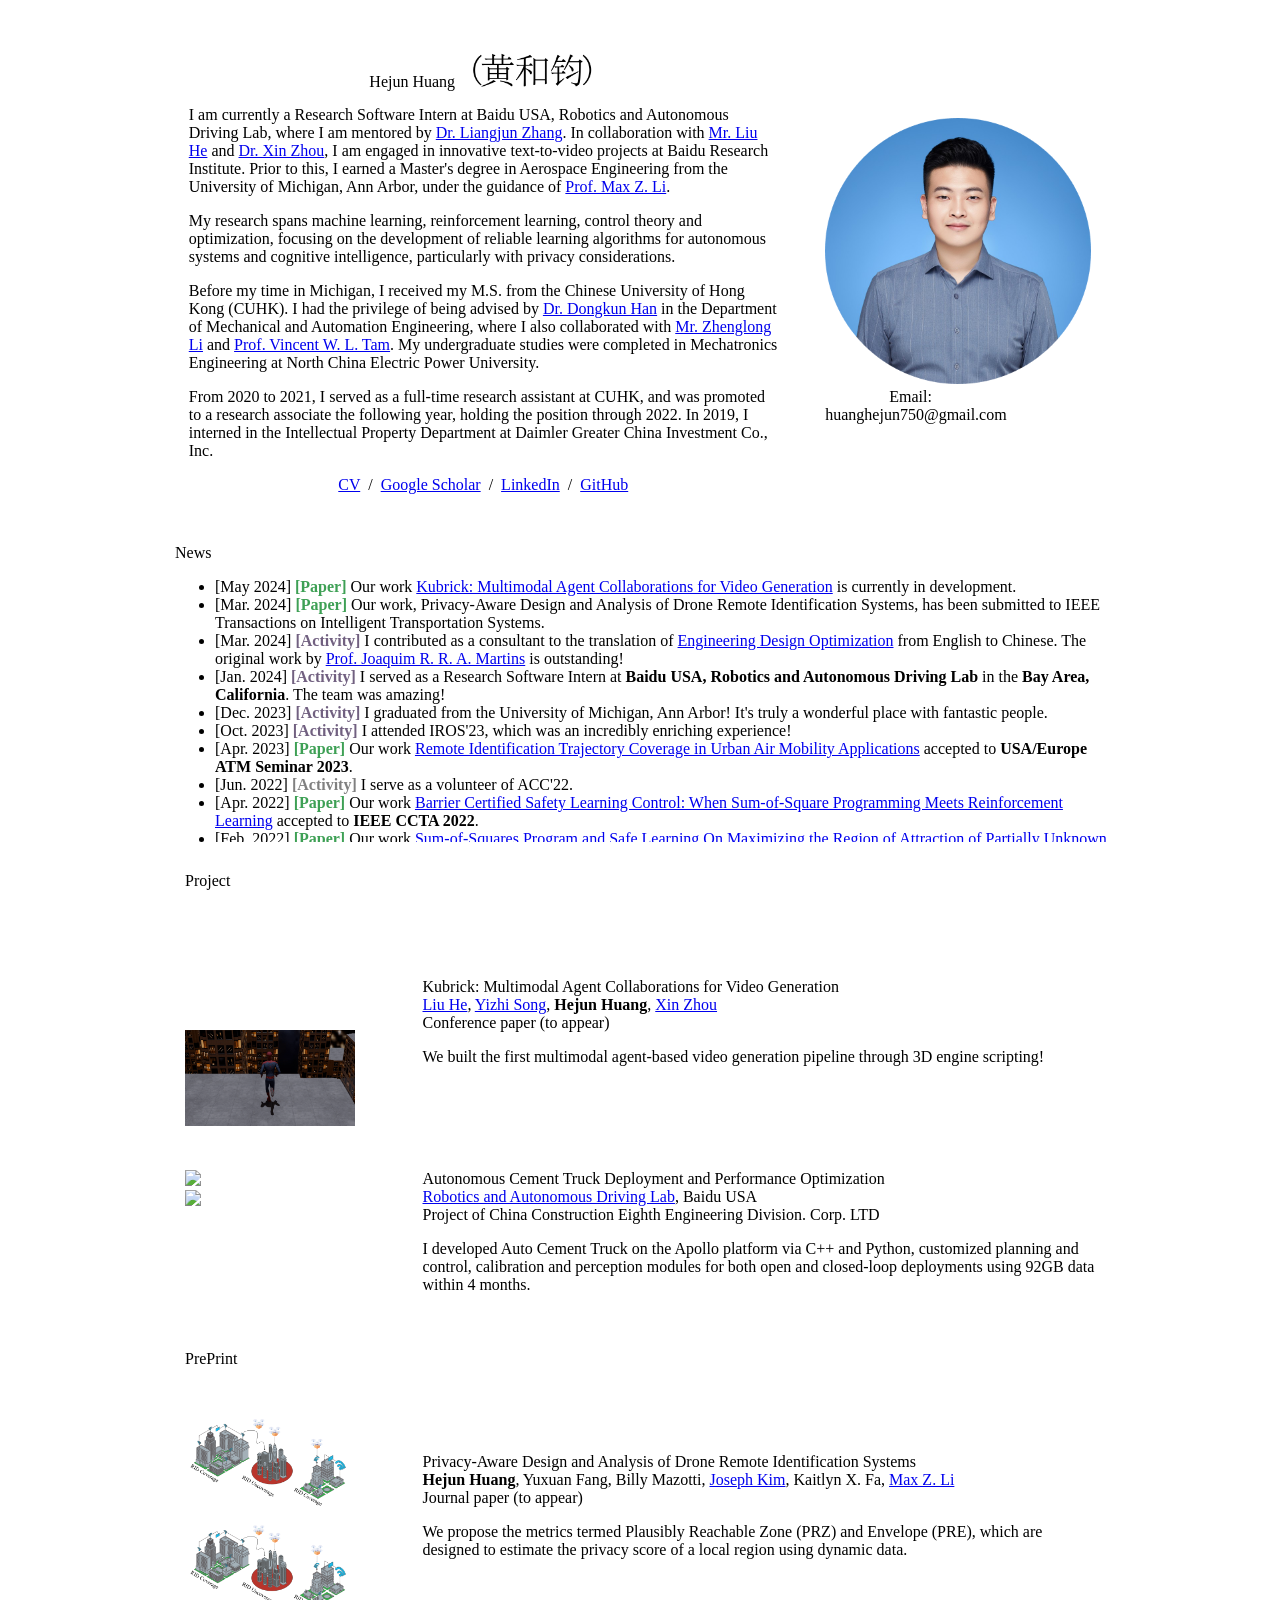
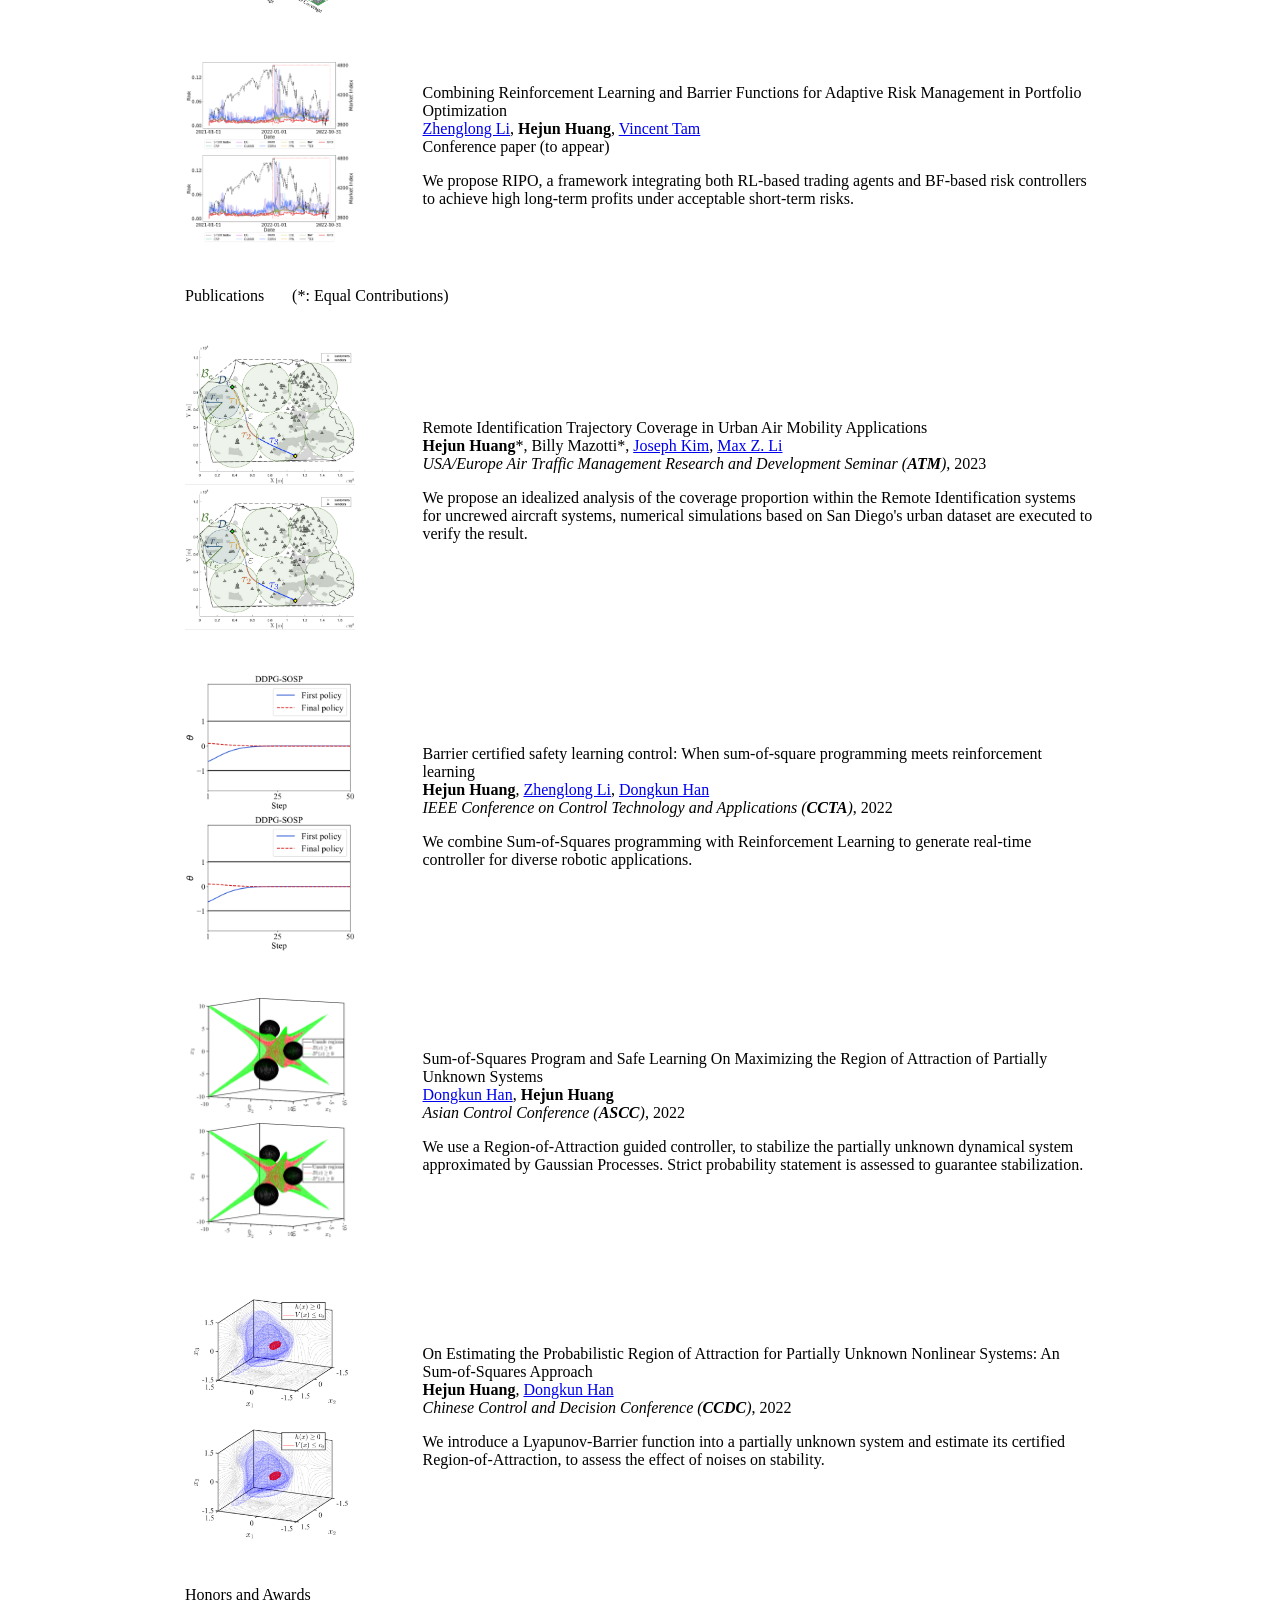
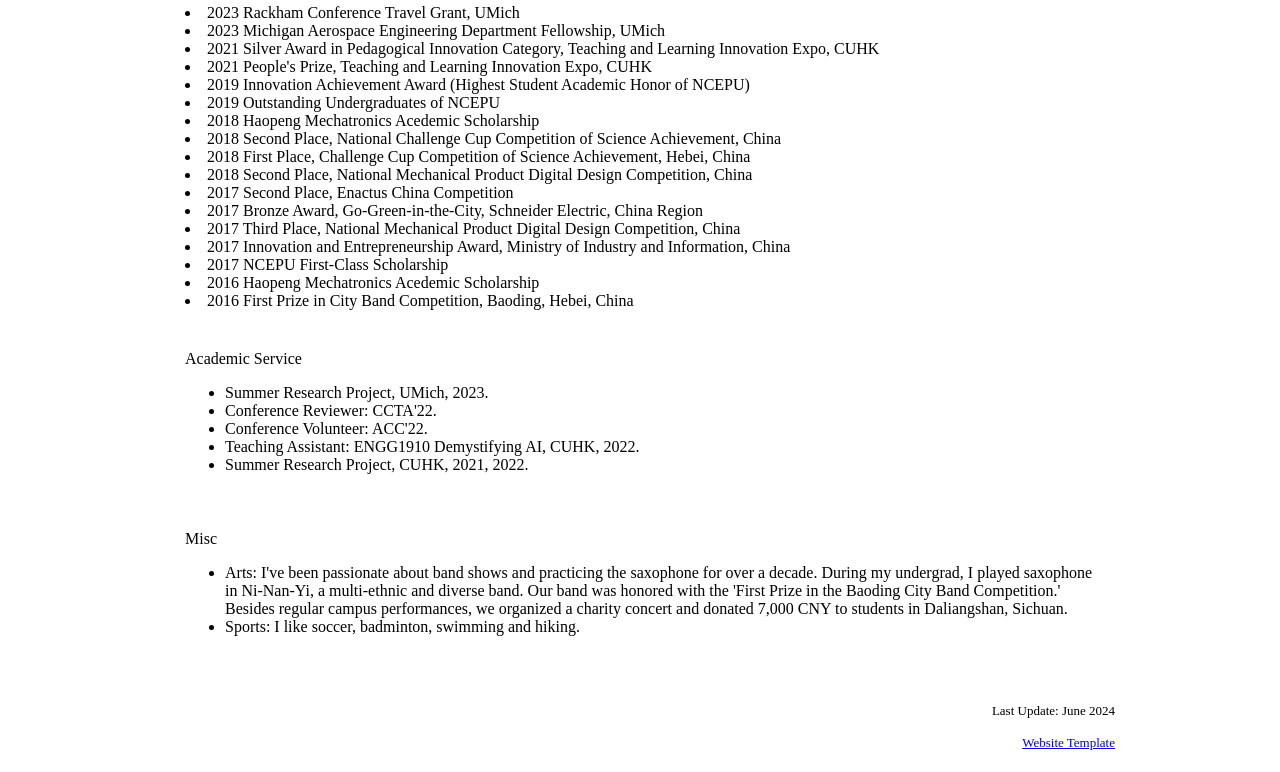
==== index.html @ f90aa3e3 "update" ====
<!DOCTYPE HTML>
<html lang="en"><head><meta http-equiv="Content-Type" content="text/html; charset=UTF-8">
<!-- Google tag (gtag.js) -->
<script async src="https://www.googletagmanager.com/gtag/js?id=G-EWSWCE7MTD"></script>
<script>
  window.dataLayer = window.dataLayer || [];
  function gtag(){dataLayer.push(arguments);}
  gtag('js', new Date());

  gtag('config', 'G-EWSWCE7MTD');
</script>


  <title>Hejun Huang</title>
  
  <meta name="author" content="Hejun Huang">
  <meta name="viewport" content="width=device-width, initial-scale=1">
  
  <link rel="stylesheet" type="text/css" href="stylesheet.css">
  <link rel="icon" type="image/png" href="images/gt_seal.png">
</head>

<body>
  <table style="width:100%;max-width:950px;border:0px;border-spacing:0px;border-collapse:separate;margin-right:auto;margin-left:auto;"><tbody>
    <tr style="padding:0px">
      <td style="padding:0px">
        <table style="width:100%;border:0px;border-spacing:0px;border-collapse:separate;margin-right:auto;margin-left:auto;"><tbody>
          <tr style="padding:0px">
            <td style="padding:2.5%;width:67%;vertical-align:middle">
              <p style="text-align:center">
                <name>Hejun Huang</name>&nbsp&nbsp;
                <img src='images/name2.png' width="130" align="absbottom">
                <p>
                  I am currently a Research Software Intern at Baidu USA, Robotics and Autonomous Driving Lab, where I am mentored by <a href="https://www.cs.unc.edu/~zlj/">Dr. Liangjun Zhang</a>. In collaboration with <a href="https://Arking1995.github.io">Mr. Liu He</a> and <a href="https://scholar.google.com/citations?user=jd1S28YAAAAJ&hl=en">Dr. Xin Zhou</a>, I am engaged in innovative text-to-video projects at Baidu Research Institute. Prior to this, I earned a Master's degree in Aerospace Engineering from the University of Michigan, Ann Arbor, under the guidance of <a href="https://aero.engin.umich.edu/people/li-max/">Prof. Max Z. Li</a>. 
                </p>
                <p>
                  My research spans machine learning, reinforcement learning, control theory and optimization, focusing on the development of reliable learning algorithms for autonomous systems and cognitive intelligence, particularly with privacy considerations.
                </p>
                <p>
                    Before my time in Michigan, I received my M.S. from the Chinese University of Hong Kong (CUHK). I had the privilege of being advised by <a href="https://www4.mae.cuhk.edu.hk/peoples/han-dongkun/">Dr. Dongkun Han</a> in the Department of Mechanical and Automation Engineering, where I also collaborated with <a href="https://scholar.google.com/citations?user=YgCX6zgAAAAJ&hl=en">Mr. Zhenglong Li</a> and <a href="https://www.eee.hku.hk/~vtam/">Prof. Vincent W. L. Tam</a>. My undergraduate studies were completed in Mechatronics Engineering at North China Electric Power University.
                </p>
                <p>
                  From 2020 to 2021, I served as a full-time research assistant at CUHK, and was promoted to a research associate the following year, holding the position through 2022. In 2019, I interned in the Intellectual Property Department at Daimler Greater China Investment Co., Inc.
                </p>
              
              <p style="text-align:center">
                <a href="data/CV_Hejun_job.pdf">CV</a> &nbsp/&nbsp
                <a href="https://scholar.google.com/citations?user=D0ijBQEAAAAJ&hl=en">Google Scholar</a> &nbsp/&nbsp
                <a href="https://www.linkedin.com/in/hejunhuang/">LinkedIn</a> &nbsp/&nbsp
                <a href="https://github.com/Wogwan">GitHub</a>

            <td style="padding:2.5%;width:40%;max-width:40%">
              <a href="images/hejun_1.png"><img style="width:100%;max-width:100%" alt="profile photo" src="images/hejun_1.png" class="hoverZoomLink"></a>
                <br> &nbsp; &nbsp; &nbsp; &nbsp; &nbsp; &nbsp; &nbsp; &nbsp; Email: huanghejun750@gmail.com
            </td>
          </tr>

          <table style="width:101%;border:0px;border-spacing:0px;border-collapse:separate;margin-right:auto;margin-left:auto;"><tbody>
              <tr>
              <td style="padding:10px;width:100%;vertical-align:middle">
                <heading>News</heading>  
                <div style="height:280px;overflow-y:auto">
                <p></p><ul>
                <!-- <li> [Sep. 2022] <b style="color:#808080;">[Service]</b> I serve on the Artifact Evaluation Committee of ASPLOS'23, IISWC'22, MICRO'22, ASPLOS'22. Served on the Technical Program Committee of NPC'22</a>.
                <li> [Jun. 2022] <b style="color:Orange;">[Talk]</b> I give a talk on the plenary panel <a href="https://ieeecompsac.computer.org/2022/plenary-panel-reliability-of-autonomous-machines/"><papertitle>Reliability of Autonomous Machines</papertitle></a> at COMPSAC 2022.</li>  -->
                <!-- <li> [Apr. 2022] <b style="color:#FF2400;">[Award]</b> I am selected as <strong>DAC Young Fellow</strong> at DAC 2022.</li> -->
                <li> [May 2024] <b style="color:#3EA055;">[Paper]</b> Our work <a href="https://kubrick9.github.io/"><papertitle>Kubrick: Multimodal Agent Collaborations for Video Generation</papertitle></a> is currently in development.</li>
                <li> [Mar. 2024] <b style="color:#3EA055;">[Paper]</b> Our work, <papertitle>Privacy-Aware Design and Analysis of Drone Remote Identification Systems</papertitle>, has been submitted to IEEE Transactions on Intelligent Transportation Systems.</li>   
                <li> [Mar. 2024] <b style="color:#716080;">[Activity]</b> I contributed as a consultant to the translation of <a href="https://mdobook.github.io/"><papertitle>Engineering Design Optimization</papertitle></a> from English to Chinese. The original work by <a href="https://mdolab.engin.umich.edu/staff_members/jmartins.html"><papertitle>Prof. Joaquim R. R. A. Martins</papertitle></a> is outstanding!</li>
                <li> [Jan. 2024] <b style="color:#716080;">[Activity]</b> I served as a Research Software Intern at <strong>Baidu USA, Robotics and Autonomous Driving Lab</strong> in the <strong>Bay Area, California</strong>. The team was amazing!</li>
                <li> [Dec. 2023] <b style="color:#716080;">[Activity]</b> I graduated from the University of Michigan, Ann Arbor! It's truly a wonderful place with fantastic people.</li>
                <li> [Oct. 2023] <b style="color:#716080;">[Activity]</b> I attended IROS'23, which was an incredibly enriching experience!</li>                
                <li> [Apr. 2023] <b style="color:#3EA055;">[Paper]</b> Our work <a href="https://arxiv.org/pdf/2302.09653.pdf"><papertitle>Remote Identification Trajectory Coverage in Urban Air Mobility Applications</papertitle></a> accepted to <strong>USA/Europe ATM Seminar 2023</strong>.</li>   
                <li> [Jun. 2022] <b style="color:#808080;">[Activity]</b> I serve as a volunteer of ACC'22.</a>
                <li> [Apr. 2022] <b style="color:#3EA055;">[Paper]</b> Our work <a href="https://arxiv.org/pdf/2206.07915.pdf"><papertitle>Barrier Certified Safety Learning Control: When Sum-of-Square Programming Meets Reinforcement Learning</papertitle></a> accepted to <strong>IEEE CCTA 2022</strong>.</li>   
                <li> [Feb. 2022] <b style="color:#3EA055;">[Paper]</b> Our work <a href="https://arxiv.org/pdf/2201.00137.pdf"><papertitle>Sum-of-Squares Program and Safe Learning On Maximizing the Region of Attraction of Partially Unknown Systems</papertitle></a> accepted to <strong>ASCC 2022</strong>.</li>   
                <li> [Feb. 2022] <b style="color:#3EA055;">[Paper]</b> Our work <a href="https://arxiv.org/pdf/2110.08781.pdf"><papertitle>On Estimating the Probabilistic Region of Attraction for Partially Unknown Nonlinear Systems: An Sum-of-Squares Approach</papertitle></a> accepted to <strong>CCDC 2022</strong>.</li>   
                <li> [Aug. 2021] <b style="color:#FF2400;">[Award]</b> Our project <a href="https://www.cuhk.edu.hk/eLearning/expo2021/poster-awards/"><papertitle>The E-Learning Platform for Junior Teachers and Teaching Assistants in the Faculty of Engineering</papertitle></a> obtained People's Prize in <strong>Teaching and Learning Innovation Expo 2021</strong>. </li>
                <li> [Aug. 2021] <b style="color:#FF2400;">[Award]</b> Our project <a href="https://www.cuhk.edu.hk/eLearning/expo2021/poster-awards/"><papertitle>The E-Learning Platform for Junior Teachers and Teaching Assistants in the Faculty of Engineering</papertitle></a> obtained Silver Award in Pedagogical Innovation Category in <strong>Teaching and Learning Innovation Expo 2021</strong>. </li>
                <!-- <li> [Jun. 2021] <b style="color:Magenta;">[Book]</b> Our book <a href="https://www.morganclaypool.com/doi/abs/10.2200/S01101ED1V01Y202105CAC056"><papertitle>Robotic Computing on FPGAs</papertitle></a> published in <strong>Synthesis Lectures on Computer Architecture</strong>. Some key observations of the book published as a <a href="publication/CAS2021.pdf"><papertitle>survey paper</papertitle></a> in IEEE CAS-M 2021.</li> -->
          </div>
              </td>
            </tr>
          </tbody></table>
          <table style="width:100%;border:0px;border-spacing:0px;border-collapse:separate;margin-right:auto;margin-left:auto;"><tbody>


          <!-- <table style="width:101%;border:0px;border-spacing:0px;border-collapse:separate;margin-right:auto;margin-left:auto;"><tbody>
              <tr>
              <td style="padding:20px;width:100%;vertical-align:middle">
                <heading>Research Interests</heading>  
                <p></p>
                My research is at the intersection of control theories, reinforcement learning, optimization, statistical inference, robot locomotion and path planning. I design algorithms for autonomous agents, with the vision to advance their stability, reliability, safety and privacy.
                <ul> 
                  <li> <strong>Control theories and Reinforcement Learning</strong>: <br>
                    <ul>
                    <li> 
                    Region-of-attraction guided controller meets Reinforcement learning: 
                    [<a href="https://arxiv.org/pdf/2206.07915.pdf">CCTA'22</a>]
                    </li>
                  </li> </ul>
                  <li> <strong>Optimization and Statistical inference</strong>: <br>
                    <ul>
                      <li> 
                    Sum-of-squares programming under Gaussian Processes: 
                    [<a href="https://arxiv.org/pdf/2110.08781.pdf">CCDC'22</a>]
                    [<a href="https://arxiv.org/pdf/2201.00137.pdf">ASCC'22</a>]
                  </li>
                  </ul>
                  <li> <strong>Privacy-concerned and Path planning</strong>:  <br> 
                    <ul>
                      <li> 
                      Remote Identification with drone's surveillance and privacy maintenance: 
                    [<a href="https://arxiv.org/pdf/2302.09653.pdf">ATM'23</a>]
                  </li> </ul>
              </td>
            </tr>
          </tbody></table>
          <table style="width:100%;border:0px;border-spacing:0px;border-collapse:separate;margin-right:auto;margin-left:auto;"><tbody> -->

          </tbody></table>
          <table style="width:100%;border:0px;border-spacing:0px;border-collapse:separate;margin-right:auto;margin-left:auto;"><tbody>
              <tr>
              <td style="padding:20px;width:100%;vertical-align:middle">
                <heading>Project</heading>
              </td>
            </tr>

          </tbody></table>
          <table style="width:100%;border:0px;border-spacing:0px;border-collapse:separate;margin-right:auto;margin-left:auto;"><tbody>

            <tr onmouseout="ff_stop()" onmouseover="ff_start()">
              <td style="padding:20px;width:25%;vertical-align:top">
                <div class="one">
                  <div class="two" id='ff_image'>
                    <img src='images/spiderman.gif' width="170"></div>
                  <img src='images/spiderman.gif' width="170">
                </div>
                <script type="text/javascript">
                  function ff_start() {
                    document.getElementById('ff_image').style.opacity = "1";
                  }
  
                  function ff_stop() {
                    document.getElementById('ff_image').style.opacity = "0";
                  }
                  ff_stop()
                </script>
              </td>
              <td style="padding:20px;width:75%;vertical-align:middle">
                    <papertitle>Kubrick: Multimodal Agent Collaborations for Video Generation</papertitle>
                <br>
                <a href="https://Arking1995.github.io/">Liu He</a>, <a href="https://scholar.google.com/citations?user=IUj5R3EAAAAJ&hl=en">Yizhi Song</a>, <strong>Hejun Huang</strong>,
                <a href="https://scholar.google.com/citations?user=jd1S28YAAAAJ&hl=en&oi=sra">Xin Zhou</a>
                <br>
                Conference paper (to appear)
                <br>
                <p></p>
                <p> We built the first multimodal agent-based video generation pipeline through 3D engine scripting!</p>
              </td>
            </tr> 
        </tbody></table>
        <table style="width:100%;border:0px;border-spacing:0px;border-collapse:separate;margin-right:auto;margin-left:auto;"><tbody>
    
        </tbody></table>
        <table style="width:100%;border:0px;border-spacing:0px;border-collapse:separate;margin-right:auto;margin-left:auto;"><tbody>

          <tr onmouseout="ff_stop()" onmouseover="ff_start()">
            <td style="padding:20px;width:25%;vertical-align:top">
              <div class="one">
                <div class="two" id='ff_image'>
                  <img src='images/cementtruck.gif' width="170"></div>
                <img src='images/cementtruck.gif' width="170">
              </div>
              <script type="text/javascript">
                function ff_start() {
                  document.getElementById('ff_image').style.opacity = "1";
                }

                function ff_stop() {
                  document.getElementById('ff_image').style.opacity = "0";
                }
                ff_stop()
              </script>
            </td>
            <td style="padding:20px;width:75%;vertical-align:middle">
                  <papertitle>Autonomous Cement Truck Deployment and Performance Optimization</papertitle>
              <br>
              <a href="http://research.baidu.com/Research_Areas/index-view?id=58">Robotics and Autonomous Driving Lab</a>, Baidu USA
              <br>
              Project of China Construction Eighth Engineering Division. Corp. LTD
              <br>
              <p></p>
              <p> I developed Auto Cement Truck on the Apollo platform via C++ and Python, customized planning and control, calibration and perception modules for both open and closed-loop deployments using 92GB data within 4 months.</p>
            </td>
          </tr> 
        </tbody></table>
        <table style="width:100%;border:0px;border-spacing:0px;border-collapse:separate;margin-right:auto;margin-left:auto;"><tbody>
		  
          </tbody></table>
          <table style="width:100%;border:0px;border-spacing:0px;border-collapse:separate;margin-right:auto;margin-left:auto;"><tbody>
              <tr>
              <td style="padding:20px;width:100%;vertical-align:middle">
                <heading>PrePrint</heading>
              </td>
            </tr>

          </tbody></table>
          <table style="width:100%;border:0px;border-spacing:0px;border-collapse:separate;margin-right:auto;margin-left:auto;"><tbody>

            <tr onmouseout="ff_stop()" onmouseover="ff_start()">
              <td style="padding:20px;width:25%;vertical-align:top">
                <div class="one">
                  <div class="two" id='ff_image'>
                    <img src='images/TIST_RID.png' width="170"></div>
                  <img src='images/TIST_RID.png' width="170">
                </div>
                <script type="text/javascript">
                  function ff_start() {
                    document.getElementById('ff_image').style.opacity = "1";
                  }
  
                  function ff_stop() {
                    document.getElementById('ff_image').style.opacity = "0";
                  }
                  ff_stop()
                </script>
              </td>
              <td style="padding:20px;width:75%;vertical-align:middle">
                    <papertitle>Privacy-Aware Design and Analysis of Drone Remote Identification Systems</papertitle>
                <br>
                <strong>Hejun Huang</strong>, Yuxuan Fang, Billy Mazotti, <a href="https://scholar.google.com/citations?user=tibXDtQAAAAJ&hl=en">Joseph Kim</a>, Kaitlyn X. Fa, 
                <a href="https://aero.engin.umich.edu/people/li-max/">Max Z. Li</a>
                <br>
                Journal paper (to appear)
                <br>
                <p></p>
                <p>We propose the metrics termed Plausibly Reachable Zone (PRZ) and Envelope (PRE), which are designed to estimate the privacy score of a local region using dynamic data.</p>
              </td>
            </tr> 
        </tbody></table>
        <table style="width:100%;border:0px;border-spacing:0px;border-collapse:separate;margin-right:auto;margin-left:auto;"><tbody>

          </tbody></table>
          <table style="width:100%;border:0px;border-spacing:0px;border-collapse:separate;margin-right:auto;margin-left:auto;"><tbody>

            <tr onmouseout="ff_stop()" onmouseover="ff_start()">
              <td style="padding:20px;width:25%;vertical-align:top">
                <div class="one">
                  <div class="two" id='ff_image'>
                    <img src='images/Fig_risk.png' width="170"></div>
                  <img src='images/Fig_risk.png' width="170">
                </div>
                <script type="text/javascript">
                  function ff_start() {
                    document.getElementById('ff_image').style.opacity = "1";
                  }
  
                  function ff_stop() {
                    document.getElementById('ff_image').style.opacity = "0";
                  }
                  ff_stop()
                </script>
              </td>
              <td style="padding:20px;width:75%;vertical-align:middle">
                    <papertitle>Combining Reinforcement Learning and Barrier Functions for Adaptive Risk Management in Portfolio Optimization</papertitle>
                <br>
                <a href="https://scholar.google.com/citations?user=YgCX6zgAAAAJ&hl=en">Zhenglong Li</a>, <strong>Hejun Huang</strong>,
                <a href="https://www.eee.hku.hk/~vtam/">Vincent Tam</a>
                <br>
                Conference paper (to appear)
                <br>
                <p></p>
                <p>We propose RIPO, a framework integrating both RL-based trading agents and BF-based risk controllers to achieve high long-term profits under acceptable short-term risks.</p>
              </td>
            </tr> 
        </tbody></table>
        <table style="width:100%;border:0px;border-spacing:0px;border-collapse:separate;margin-right:auto;margin-left:auto;"><tbody>


        </tbody></table>
        <table style="width:100%;border:0px;border-spacing:0px;border-collapse:separate;margin-right:auto;margin-left:auto;"><tbody>
            <tr>
            <td style="padding:20px;width:100%;vertical-align:middle">
              <heading>Publications</heading>  &nbsp &nbsp &nbsp (*: Equal Contributions)
            </td> 
          </tr> 
        </tbody></table> 
        <table style="width:100%;border:0px;border-spacing:0px;border-collapse:separate;margin-right:auto;margin-left:auto;"><tbody>

          <tr onmouseout="ff_stop()" onmouseover="ff_start()">
            <td style="padding:20px;width:25%;vertical-align:middle">
              <div class="one">
                <div class="two" id='ff_image'>
                  <img src='images/ATM23_RID.png' width="170"></div>
                <img src='images/ATM23_RID.png' width="170">
              </div>
              <script type="text/javascript">
                function ff_start() {
                  document.getElementById('ff_image').style.opacity = "1";
                }

                function ff_stop() {
                  document.getElementById('ff_image').style.opacity = "0";
                }
                ff_stop()
              </script>
            </td>
            <td style="padding:20px;width:75%;vertical-align:middle">
                  <papertitle>Remote Identification Trajectory Coverage in Urban Air Mobility Applications</papertitle>
              <br>
              <strong>Hejun Huang</strong>*, Billy Mazotti*, <a href="https://scholar.google.com/citations?user=tibXDtQAAAAJ&hl=en">Joseph Kim</a>, 
                <a href="https://aero.engin.umich.edu/people/li-max/">Max Z. Li</a>
              <br>
              <em>USA/Europe Air Traffic Management Research and Development Seminar (<strong>ATM</strong>)</em>, 2023
              <p></p>
              <p>We propose an idealized analysis of the coverage proportion within the Remote Identification systems for uncrewed aircraft systems, numerical simulations based on San Diego's urban dataset are executed to verify the result. </p>
            </td>
          </tr> 

          <tr onmouseout="ff_stop()" onmouseover="ff_start()">
            <td style="padding:20px;width:25%;vertical-align:middle">
              <div class="one">
                <div class="two" id='ff_image'>
                  <img src='images/CCTA_res.png' width="170"></div>
                <img src='images/CCTA_res.png' width="170">
              </div>
              <script type="text/javascript">
                function ff_start() {
                  document.getElementById('ff_image').style.opacity = "1";
                }

                function ff_stop() {
                  document.getElementById('ff_image').style.opacity = "0";
                }
                ff_stop()
              </script>
            </td>
            <td style="padding:20px;width:75%;vertical-align:middle">
                  <papertitle>Barrier certified safety learning control: When sum-of-square programming meets reinforcement learning</papertitle>
              <br>
              <strong>Hejun Huang</strong>, <a href="https://scholar.google.com/citations?user=YgCX6zgAAAAJ&hl=en">Zhenglong Li</a>,
              <a href="https://www4.mae.cuhk.edu.hk/peoples/han-dongkun/">Dongkun Han</a>
              <br>
              <em>IEEE Conference on Control Technology and Applications (<strong>CCTA</strong>)</em>, 2022
              <p></p>
              <p>We combine Sum-of-Squares programming with Reinforcement Learning to generate real-time controller for diverse robotic applications.</p>
            </td>
          </tr> 


          <tr onmouseout="ff_stop()" onmouseover="ff_start()">
            <td style="padding:20px;width:25%;vertical-align:middle">
              <div class="one">
                <div class="two" id='ff_image'>
                  <img src='images/ASCC_res.png' width="170"></div>
                <img src='images/ASCC_res.png' width="170">
              </div>
              <script type="text/javascript">
                function ff_start() {
                  document.getElementById('ff_image').style.opacity = "1";
                }

                function ff_stop() {
                  document.getElementById('ff_image').style.opacity = "0";
                }
                ff_stop()
              </script>
            </td>
            <td style="padding:20px;width:75%;vertical-align:middle">
                  <papertitle>Sum-of-Squares Program and Safe Learning On Maximizing the Region of Attraction of Partially Unknown Systems</papertitle>
              <br>
              <a href="https://www4.mae.cuhk.edu.hk/peoples/han-dongkun/">Dongkun Han</a>,
              <strong>Hejun Huang</strong>
              <br>
              <em>Asian Control Conference (<strong>ASCC</strong>)</em>, 2022
              <p></p>
              <p>We use a Region-of-Attraction guided controller, to stabilize the partially unknown dynamical system approximated by Gaussian Processes. Strict probability statement is assessed to guarantee stabilization.</p>
            </td>
          </tr> 

          <tr onmouseout="ff_stop()" onmouseover="ff_start()">
            <td style="padding:20px;width:25%;vertical-align:middle">
              <div class="one">
                <div class="two" id='ff_image'>
                  <img src='images/CCDC_res.png' width="170"></div>
                <img src='images/CCDC_res.png' width="170">
              </div>
              <script type="text/javascript">
                function ff_start() {
                  document.getElementById('ff_image').style.opacity = "1";
                }

                function ff_stop() {
                  document.getElementById('ff_image').style.opacity = "0";
                }
                ff_stop()
              </script>
            </td>
            <td style="padding:20px;width:75%;vertical-align:middle">
                  <papertitle>On Estimating the Probabilistic Region of Attraction for Partially Unknown Nonlinear Systems: An Sum-of-Squares Approach</papertitle>
              <br>
              <strong>Hejun Huang</strong>,
              <a href="https://www4.mae.cuhk.edu.hk/peoples/han-dongkun/">Dongkun Han</a>
              <br>
              <em>Chinese Control and Decision Conference (<strong>CCDC</strong>)</em>, 2022
              <p></p>
              <p>We introduce a Lyapunov-Barrier function into a partially unknown system and estimate its certified Region-of-Attraction, to assess the effect of noises on stability. </p>
            </td>
          </tr> 



        </tbody></table>
        <table style="width:100%;border:0px;border-spacing:0px;border-collapse:separate;margin-right:auto;margin-left:auto;"><tbody>
            <tr>
            <td style="padding:20px;width:100%;vertical-align:middle">
              <heading>Honors and Awards</heading>  
                <li> 2023 Rackham Conference Travel Grant, UMich</li>
                <li> 2023 Michigan Aerospace Engineering Department Fellowship, UMich</li>
                <li> 2021 Silver Award in Pedagogical Innovation Category, Teaching and Learning Innovation Expo, CUHK </li>
                <li> 2021 People's Prize, Teaching and Learning Innovation Expo, CUHK </li>
                <li> 2019 Innovation Achievement Award (Highest Student Academic Honor of NCEPU)</li>
                <li> 2019 Outstanding Undergraduates of NCEPU </li>
                <li> 2018 Haopeng Mechatronics Acedemic Scholarship </li>
                <li> 2018 Second Place, National Challenge Cup Competition of Science Achievement, China</li>
                <li> 2018 First Place, Challenge Cup Competition of Science Achievement, Hebei, China</li>
                <li> 2018 Second Place, National Mechanical Product Digital Design Competition, China</li>
                <li> 2017 Second Place, Enactus China Competition </li>
                <li> 2017 Bronze Award, Go-Green-in-the-City, Schneider Electric, China Region</li>
                <li> 2017 Third Place, National Mechanical Product Digital Design Competition, China</li>
                <li> 2017 Innovation and Entrepreneurship Award, Ministry of Industry and Information, China </li>
                <li> 2017 NCEPU First-Class Scholarship </li>
                <li> 2016 Haopeng Mechatronics Acedemic Scholarship </li>
                <li> 2016 First Prize in City Band Competition, Baoding, Hebei, China </li>
              </ul>
              </td>
            </tr>
          </tbody></table>
          <table style="width:100%;border:0px;border-spacing:0px;border-collapse:separate;margin-right:auto;margin-left:auto;"><tbody>

        
          <table style="width:100%;border:0px;border-spacing:0px;border-collapse:separate;margin-right:auto;margin-left:auto;"><tbody>
            <tr>
            <td style="padding:20px;width:100%;vertical-align:middle">
              <heading>Academic Service</heading>  
 				<p></p><ul>
        <li> Summer Research Project, UMich, 2023.</li>
        <li> Conference Reviewer: CCTA'22.</li>
 				<li> Conference Volunteer: ACC'22.</li>
        <li> Teaching Assistant: ENGG1910 Demystifying AI, CUHK, 2022.</li>
        <li> Summer Research Project, CUHK, 2021, 2022.</li>
   				</ul>
              </td>
            </tr>
          </tbody></table>
          <table style="width:100%;border:0px;border-spacing:0px;border-collapse:separate;margin-right:auto;margin-left:auto;"><tbody>


          <table style="width:100%;border:0px;border-spacing:0px;border-collapse:separate;margin-right:auto;margin-left:auto;"><tbody>
            <tr>
            <td style="padding:20px;width:100%;vertical-align:middle">
              <heading>Misc</heading>  
 				<p></p><ul>
          <li> Arts: I've been passionate about band shows and practicing the saxophone for over a decade. During my undergrad, I played saxophone in Ni-Nan-Yi, a multi-ethnic and diverse band. Our band was honored with the 'First Prize in the Baoding City Band Competition.' Besides regular campus performances, we organized a charity concert and donated 7,000 CNY to students in Daliangshan, Sichuan.</li>
          <li> Sports: I like soccer, badminton, swimming and hiking.</li>
   				</ul>
              </td>
            </tr>
          </tbody></table>
          <table style="width:100%;border:0px;border-spacing:0px;border-collapse:separate;margin-right:auto;margin-left:auto;"><tbody>
    
        <script type="text/javascript" id="clustrmaps" src="//clustrmaps.com/map_v2.js?d=F-v-F0RGfviOUlFR4uDlVZy1JIkaubARKtRNY2k4Rf0&cl=ffffff&w=a"></script>

        <table style="width:100%;border:0px;border-spacing:0px;border-collapse:separate;margin-right:auto;margin-left:auto;"><tbody>
          <tr>
            <td style="padding:0px">
              <br>
              <p style="text-align:right;font-size:small;">
                Last Update: June 2024
                <br><br>
                <a href="https://github.com/jonbarron/website">Website Template</a>
                </p>
            </td>
          </tr>
        </tbody></table>
      </td>
    </tr>
  </table>
</body>

</html>
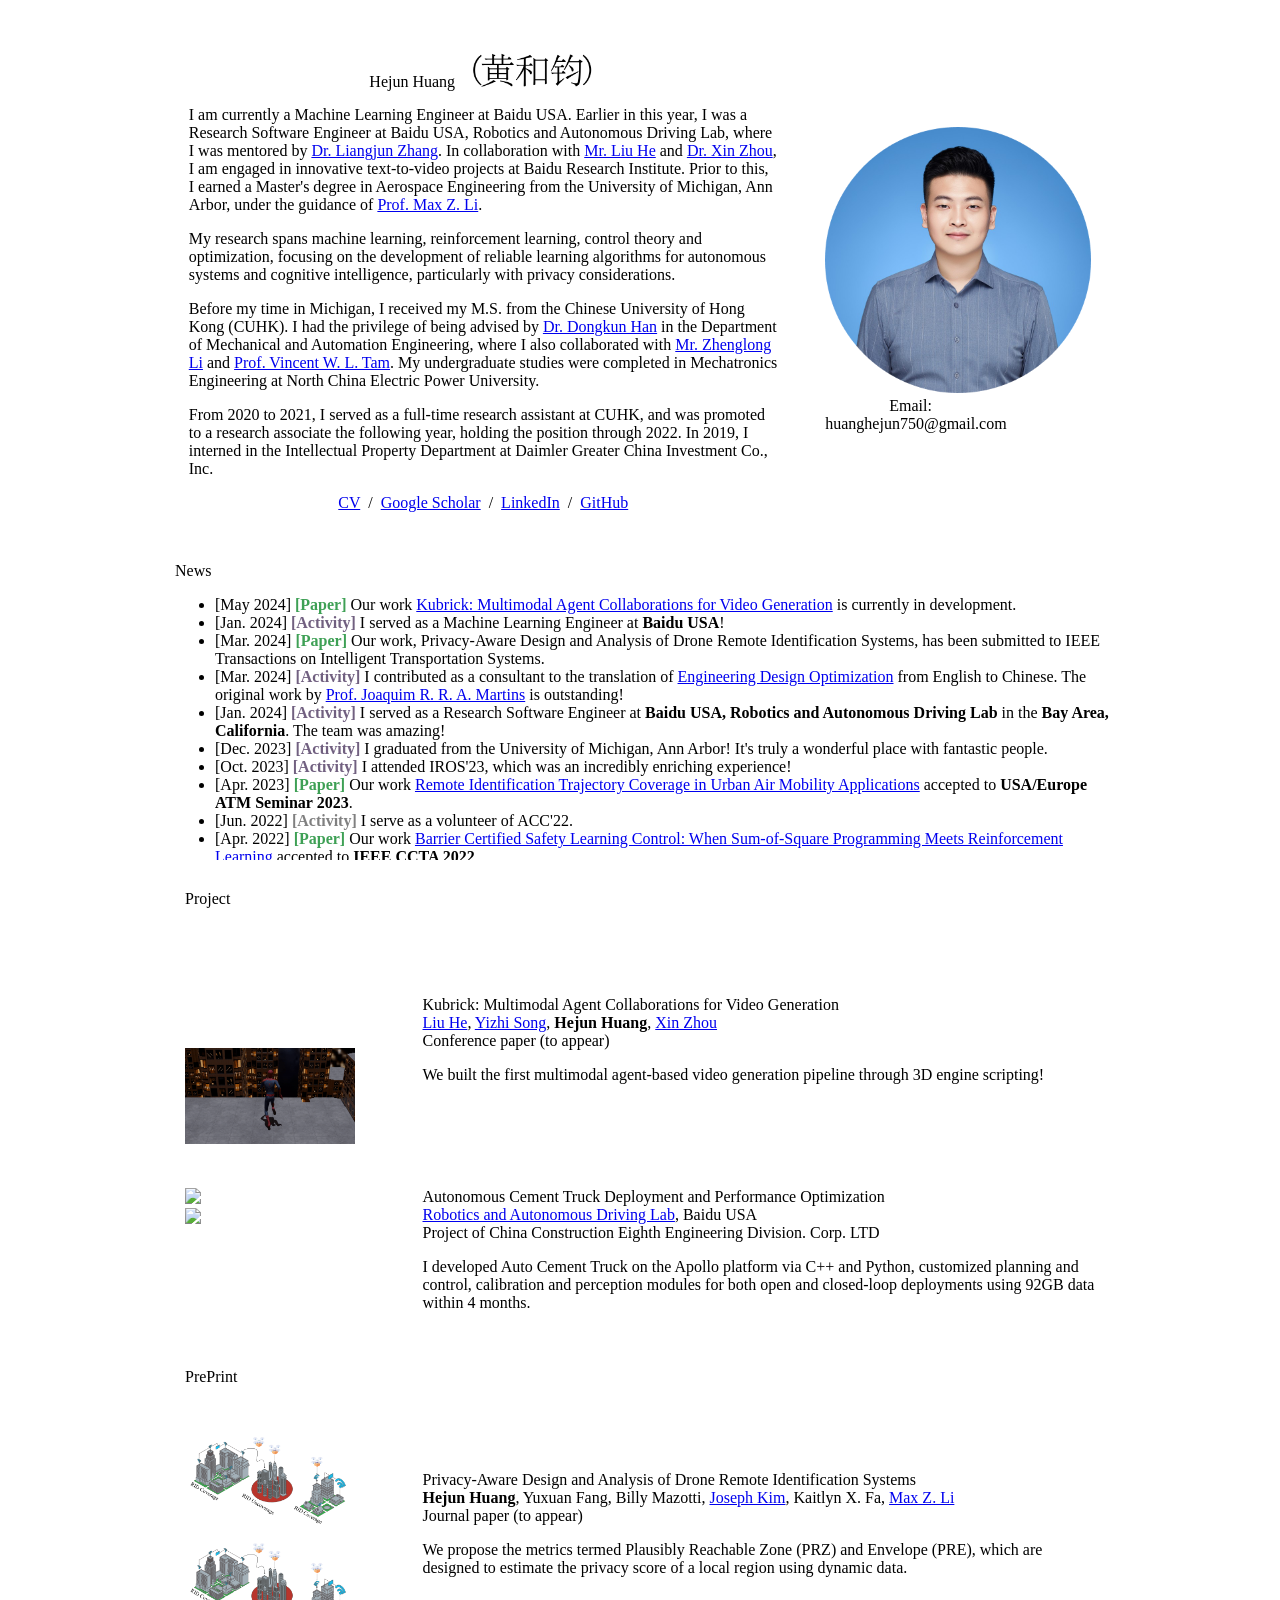
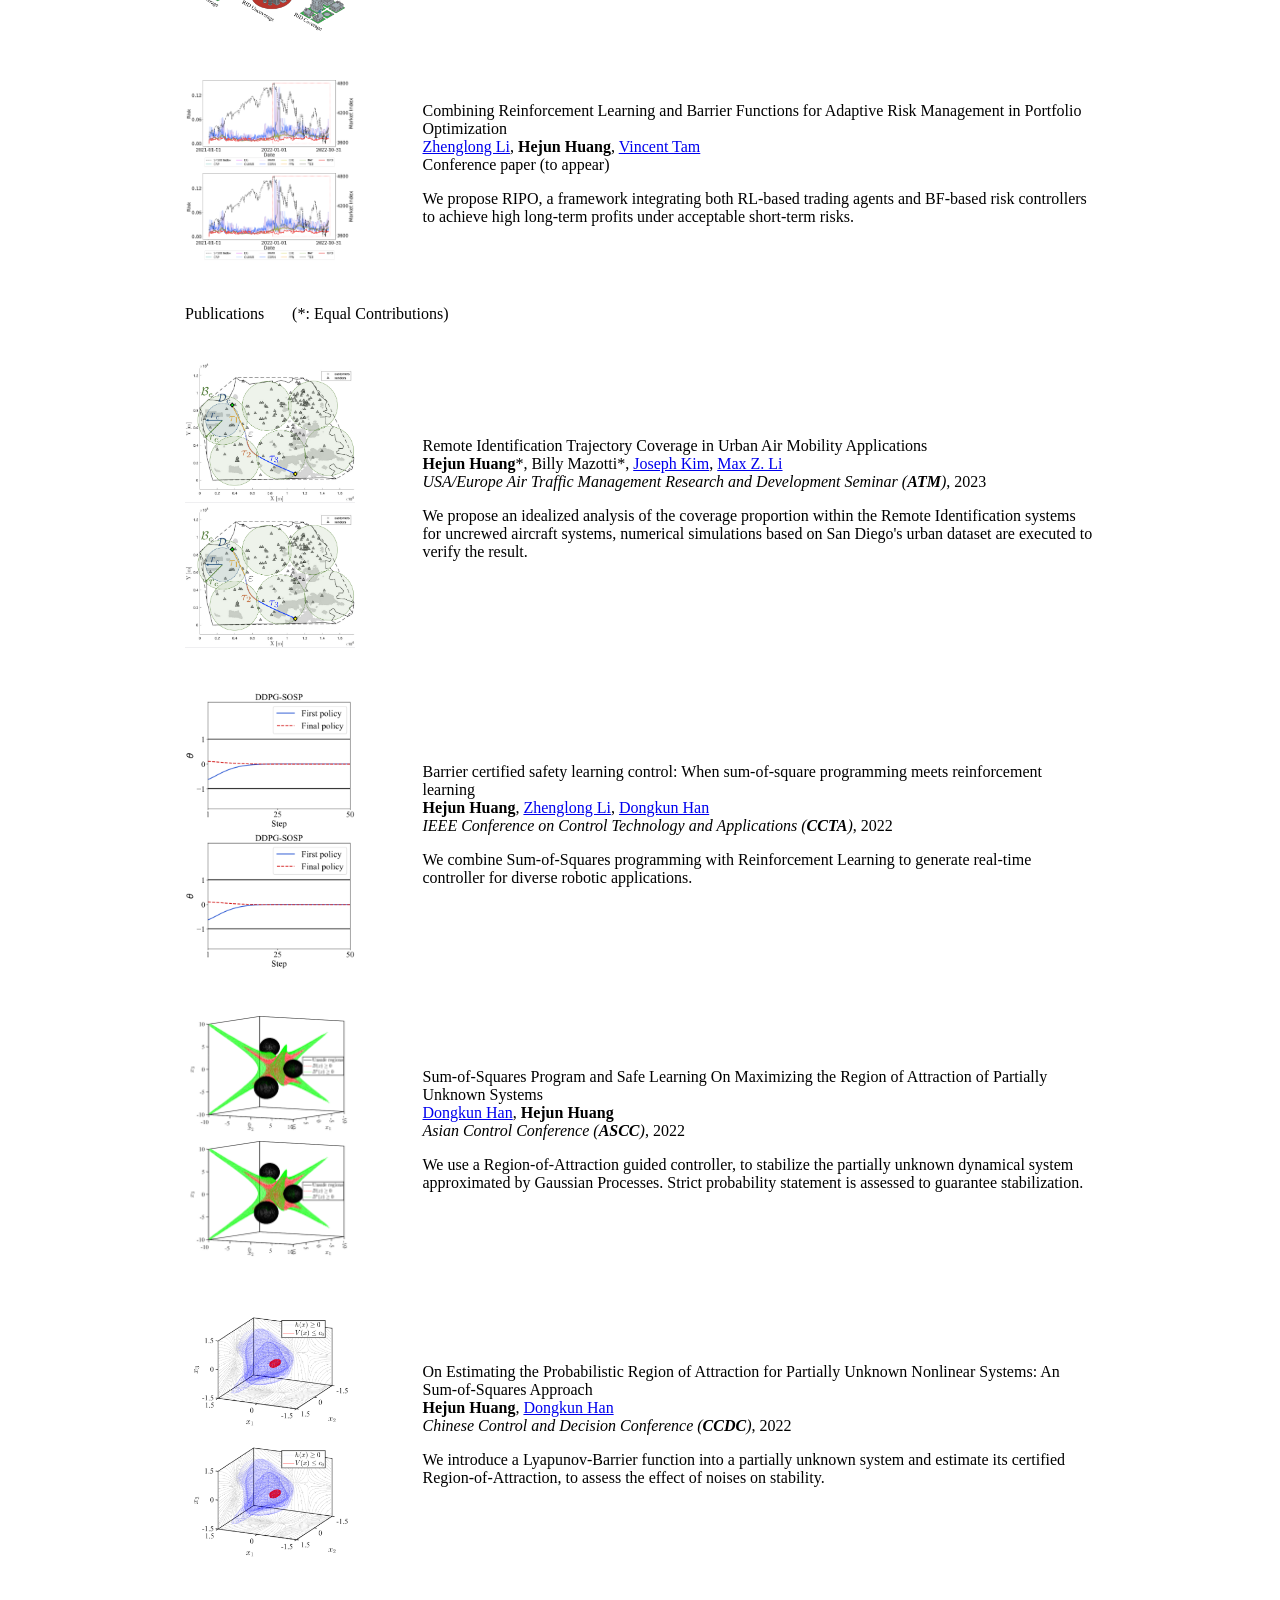
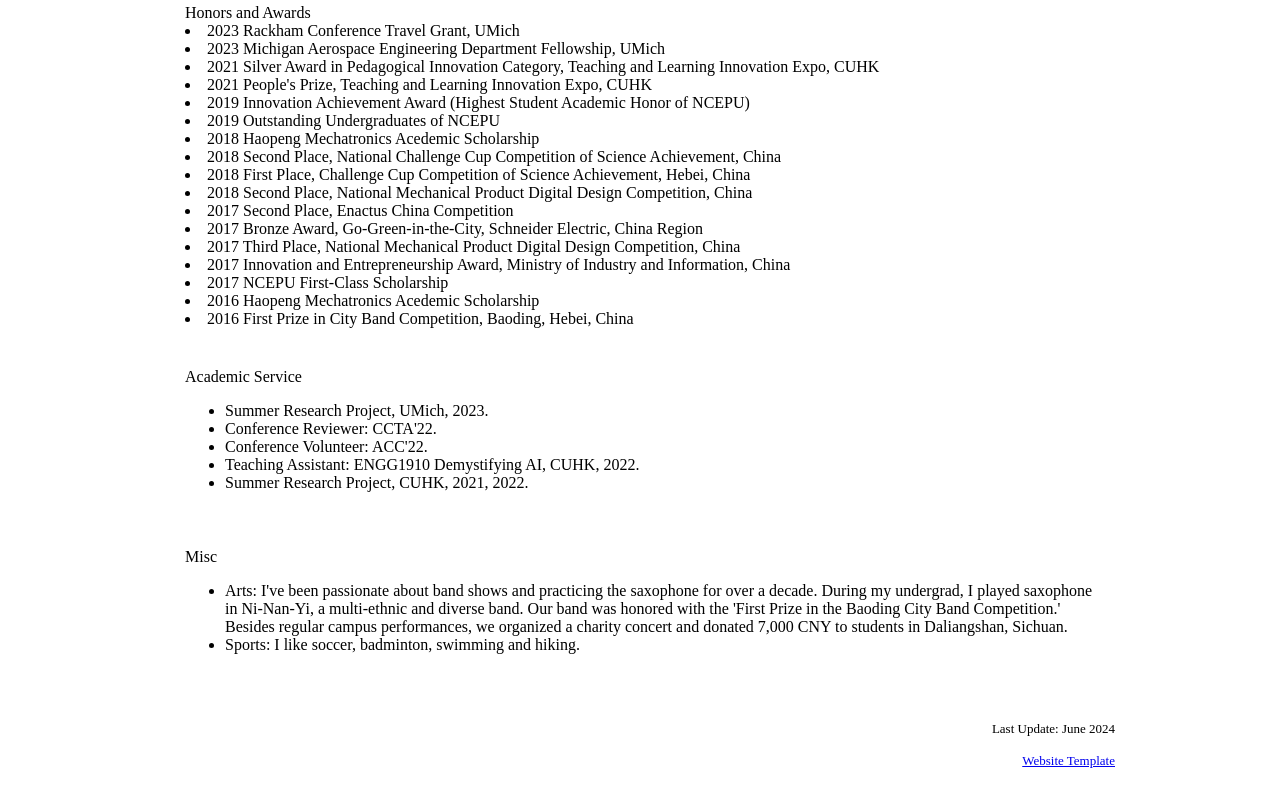
==== commit 943df6d3: "update status" ====
--- a/index.html
+++ b/index.html
@@ -31,7 +31,7 @@
                 <name>Hejun Huang</name>&nbsp&nbsp;
                 <img src='images/name2.png' width="130" align="absbottom">
                 <p>
-                  I am currently a Research Software Intern at Baidu USA, Robotics and Autonomous Driving Lab, where I am mentored by <a href="https://www.cs.unc.edu/~zlj/">Dr. Liangjun Zhang</a>. In collaboration with <a href="https://Arking1995.github.io">Mr. Liu He</a> and <a href="https://scholar.google.com/citations?user=jd1S28YAAAAJ&hl=en">Dr. Xin Zhou</a>, I am engaged in innovative text-to-video projects at Baidu Research Institute. Prior to this, I earned a Master's degree in Aerospace Engineering from the University of Michigan, Ann Arbor, under the guidance of <a href="https://aero.engin.umich.edu/people/li-max/">Prof. Max Z. Li</a>. 
+                  I am currently a Machine Learning Engineer at Baidu USA. Earlier in this year, I was a Research Software Engineer at Baidu USA, Robotics and Autonomous Driving Lab, where I was mentored by <a href="https://www.cs.unc.edu/~zlj/">Dr. Liangjun Zhang</a>. In collaboration with <a href="https://Arking1995.github.io">Mr. Liu He</a> and <a href="https://scholar.google.com/citations?user=jd1S28YAAAAJ&hl=en">Dr. Xin Zhou</a>, I am engaged in innovative text-to-video projects at Baidu Research Institute. Prior to this, I earned a Master's degree in Aerospace Engineering from the University of Michigan, Ann Arbor, under the guidance of <a href="https://aero.engin.umich.edu/people/li-max/">Prof. Max Z. Li</a>. 
                 </p>
                 <p>
                   My research spans machine learning, reinforcement learning, control theory and optimization, focusing on the development of reliable learning algorithms for autonomous systems and cognitive intelligence, particularly with privacy considerations.
@@ -65,9 +65,10 @@
                 <li> [Jun. 2022] <b style="color:Orange;">[Talk]</b> I give a talk on the plenary panel <a href="https://ieeecompsac.computer.org/2022/plenary-panel-reliability-of-autonomous-machines/"><papertitle>Reliability of Autonomous Machines</papertitle></a> at COMPSAC 2022.</li>  -->
                 <!-- <li> [Apr. 2022] <b style="color:#FF2400;">[Award]</b> I am selected as <strong>DAC Young Fellow</strong> at DAC 2022.</li> -->
                 <li> [May 2024] <b style="color:#3EA055;">[Paper]</b> Our work <a href="https://kubrick9.github.io/"><papertitle>Kubrick: Multimodal Agent Collaborations for Video Generation</papertitle></a> is currently in development.</li>
+                <li> [Jan. 2024] <b style="color:#716080;">[Activity]</b> I served as a Machine Learning Engineer at <strong>Baidu USA</strong>!</li>
                 <li> [Mar. 2024] <b style="color:#3EA055;">[Paper]</b> Our work, <papertitle>Privacy-Aware Design and Analysis of Drone Remote Identification Systems</papertitle>, has been submitted to IEEE Transactions on Intelligent Transportation Systems.</li>   
                 <li> [Mar. 2024] <b style="color:#716080;">[Activity]</b> I contributed as a consultant to the translation of <a href="https://mdobook.github.io/"><papertitle>Engineering Design Optimization</papertitle></a> from English to Chinese. The original work by <a href="https://mdolab.engin.umich.edu/staff_members/jmartins.html"><papertitle>Prof. Joaquim R. R. A. Martins</papertitle></a> is outstanding!</li>
-                <li> [Jan. 2024] <b style="color:#716080;">[Activity]</b> I served as a Research Software Intern at <strong>Baidu USA, Robotics and Autonomous Driving Lab</strong> in the <strong>Bay Area, California</strong>. The team was amazing!</li>
+                <li> [Jan. 2024] <b style="color:#716080;">[Activity]</b> I served as a Research Software Engineer at <strong>Baidu USA, Robotics and Autonomous Driving Lab</strong> in the <strong>Bay Area, California</strong>. The team was amazing!</li>
                 <li> [Dec. 2023] <b style="color:#716080;">[Activity]</b> I graduated from the University of Michigan, Ann Arbor! It's truly a wonderful place with fantastic people.</li>
                 <li> [Oct. 2023] <b style="color:#716080;">[Activity]</b> I attended IROS'23, which was an incredibly enriching experience!</li>                
                 <li> [Apr. 2023] <b style="color:#3EA055;">[Paper]</b> Our work <a href="https://arxiv.org/pdf/2302.09653.pdf"><papertitle>Remote Identification Trajectory Coverage in Urban Air Mobility Applications</papertitle></a> accepted to <strong>USA/Europe ATM Seminar 2023</strong>.</li>   
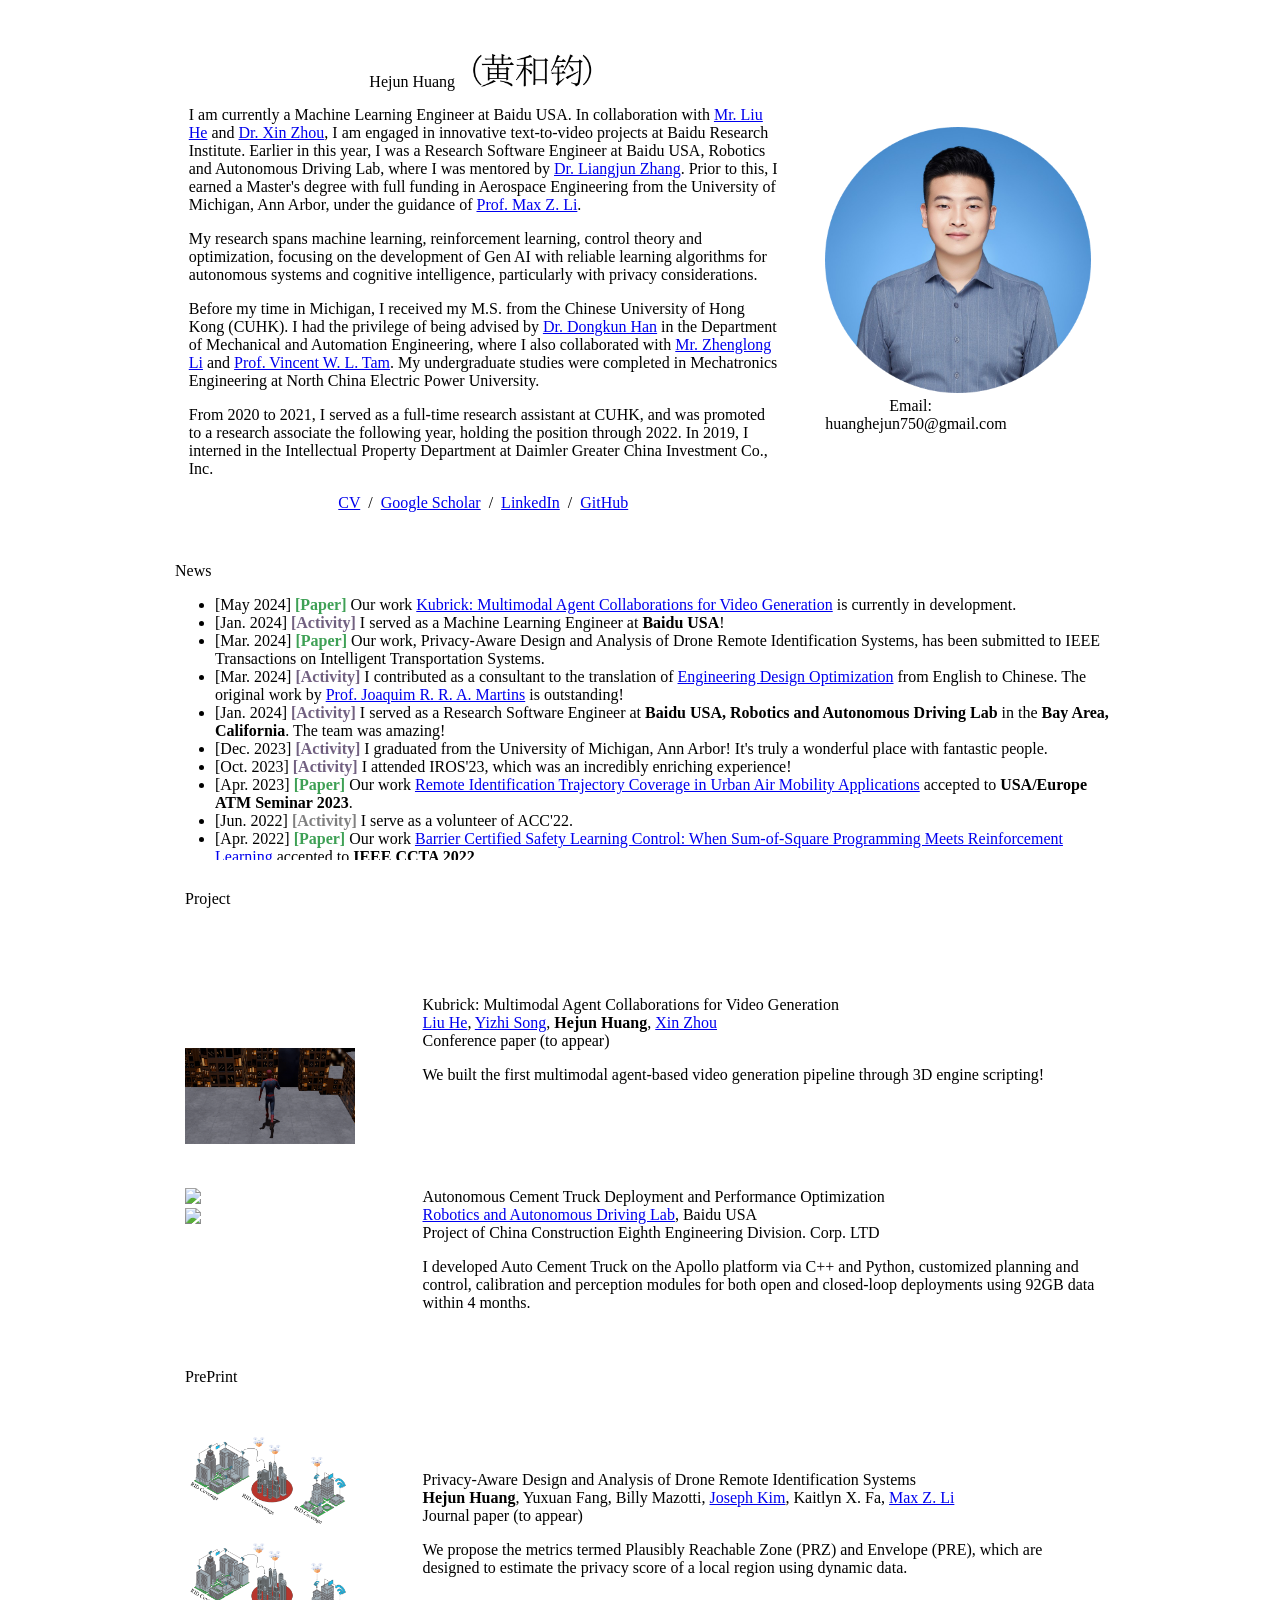
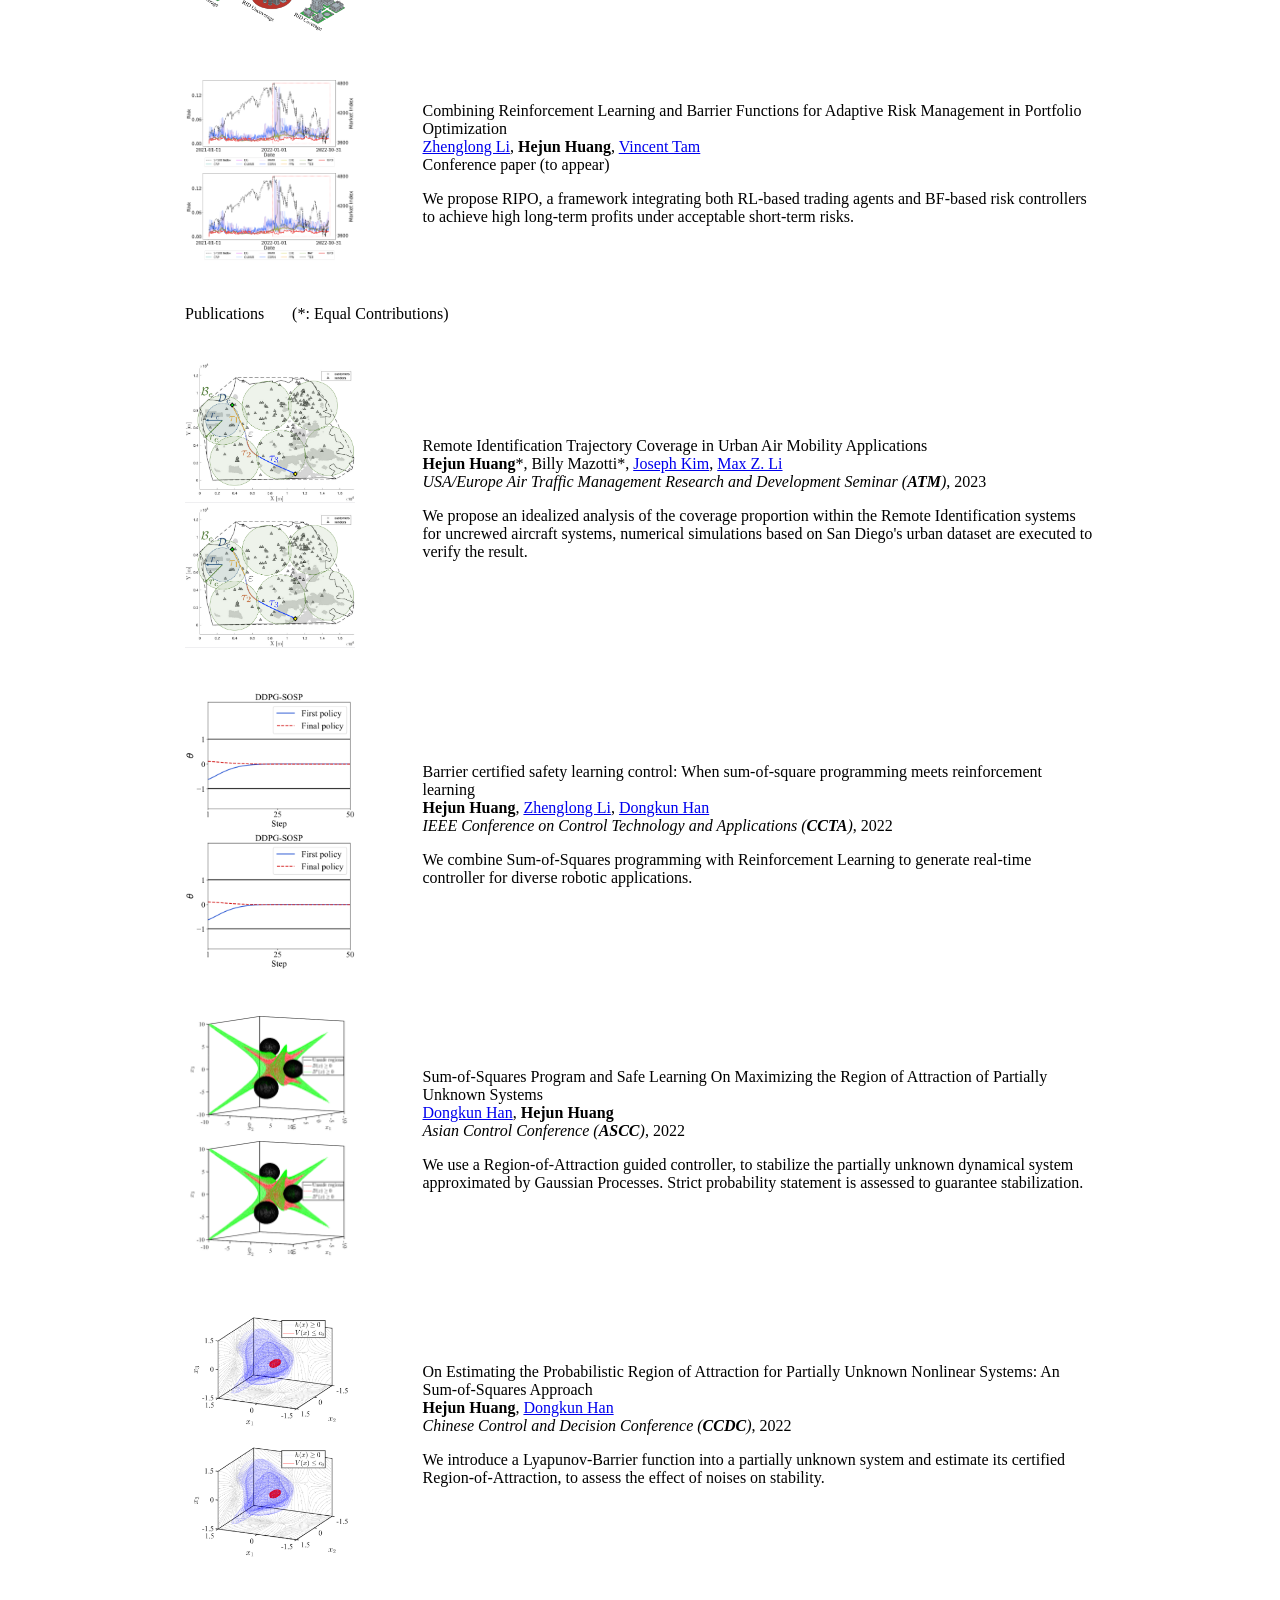
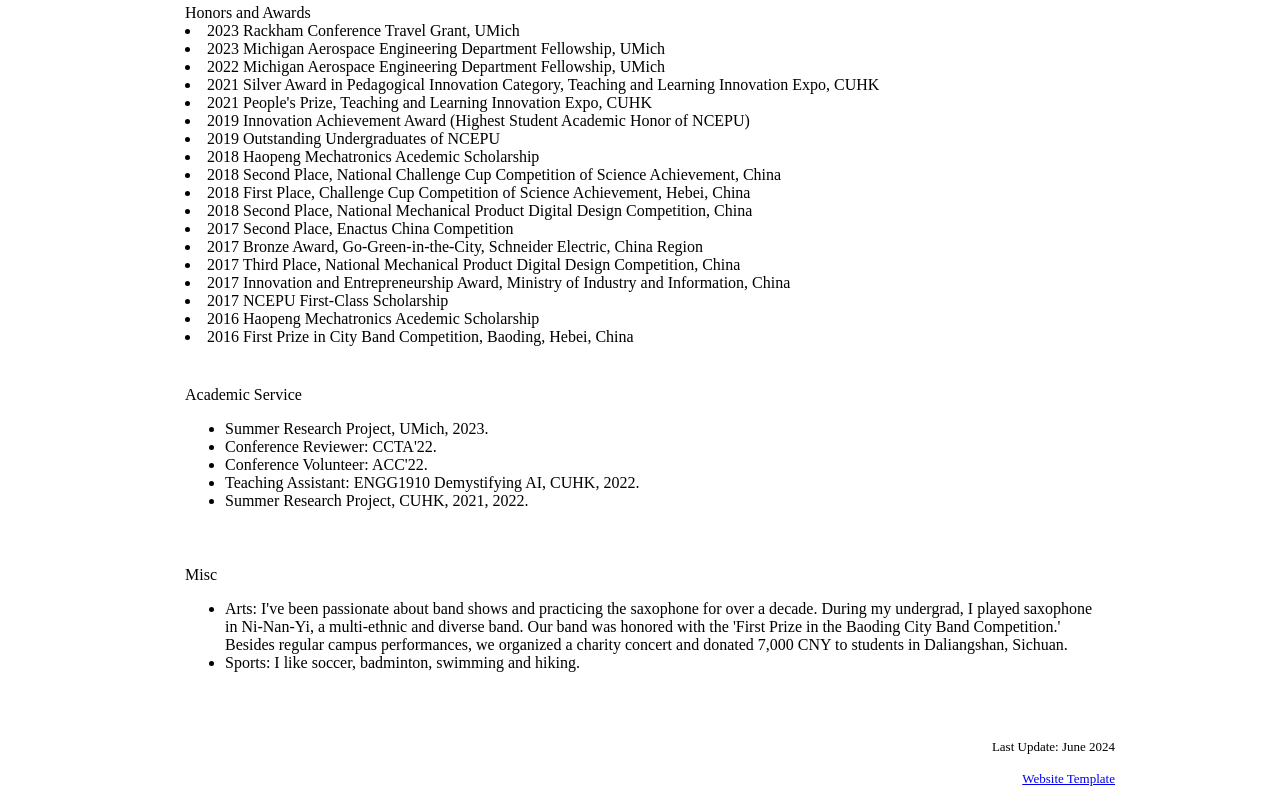
==== commit 3e37b64b: "update status" ====
--- a/index.html
+++ b/index.html
@@ -31,10 +31,10 @@
                 <name>Hejun Huang</name>&nbsp&nbsp;
                 <img src='images/name2.png' width="130" align="absbottom">
                 <p>
-                  I am currently a Machine Learning Engineer at Baidu USA. Earlier in this year, I was a Research Software Engineer at Baidu USA, Robotics and Autonomous Driving Lab, where I was mentored by <a href="https://www.cs.unc.edu/~zlj/">Dr. Liangjun Zhang</a>. In collaboration with <a href="https://Arking1995.github.io">Mr. Liu He</a> and <a href="https://scholar.google.com/citations?user=jd1S28YAAAAJ&hl=en">Dr. Xin Zhou</a>, I am engaged in innovative text-to-video projects at Baidu Research Institute. Prior to this, I earned a Master's degree in Aerospace Engineering from the University of Michigan, Ann Arbor, under the guidance of <a href="https://aero.engin.umich.edu/people/li-max/">Prof. Max Z. Li</a>. 
+                  I am currently a Machine Learning Engineer at Baidu USA. In collaboration with <a href="https://Arking1995.github.io">Mr. Liu He</a> and <a href="https://scholar.google.com/citations?user=jd1S28YAAAAJ&hl=en">Dr. Xin Zhou</a>, I am engaged in innovative text-to-video projects at Baidu Research Institute. Earlier in this year, I was a Research Software Engineer at Baidu USA, Robotics and Autonomous Driving Lab, where I was mentored by <a href="https://www.cs.unc.edu/~zlj/">Dr. Liangjun Zhang</a>. Prior to this, I earned a Master's degree with full funding in Aerospace Engineering from the University of Michigan, Ann Arbor, under the guidance of <a href="https://aero.engin.umich.edu/people/li-max/">Prof. Max Z. Li</a>. 
                 </p>
                 <p>
-                  My research spans machine learning, reinforcement learning, control theory and optimization, focusing on the development of reliable learning algorithms for autonomous systems and cognitive intelligence, particularly with privacy considerations.
+                  My research spans machine learning, reinforcement learning, control theory and optimization, focusing on the development of Gen AI with reliable learning algorithms for autonomous systems and cognitive intelligence, particularly with privacy considerations.
                 </p>
                 <p>
                     Before my time in Michigan, I received my M.S. from the Chinese University of Hong Kong (CUHK). I had the privilege of being advised by <a href="https://www4.mae.cuhk.edu.hk/peoples/han-dongkun/">Dr. Dongkun Han</a> in the Department of Mechanical and Automation Engineering, where I also collaborated with <a href="https://scholar.google.com/citations?user=YgCX6zgAAAAJ&hl=en">Mr. Zhenglong Li</a> and <a href="https://www.eee.hku.hk/~vtam/">Prof. Vincent W. L. Tam</a>. My undergraduate studies were completed in Mechatronics Engineering at North China Electric Power University.
@@ -419,6 +419,7 @@
               <heading>Honors and Awards</heading>  
                 <li> 2023 Rackham Conference Travel Grant, UMich</li>
                 <li> 2023 Michigan Aerospace Engineering Department Fellowship, UMich</li>
+                <li> 2022 Michigan Aerospace Engineering Department Fellowship, UMich</li>
                 <li> 2021 Silver Award in Pedagogical Innovation Category, Teaching and Learning Innovation Expo, CUHK </li>
                 <li> 2021 People's Prize, Teaching and Learning Innovation Expo, CUHK </li>
                 <li> 2019 Innovation Achievement Award (Highest Student Academic Honor of NCEPU)</li>
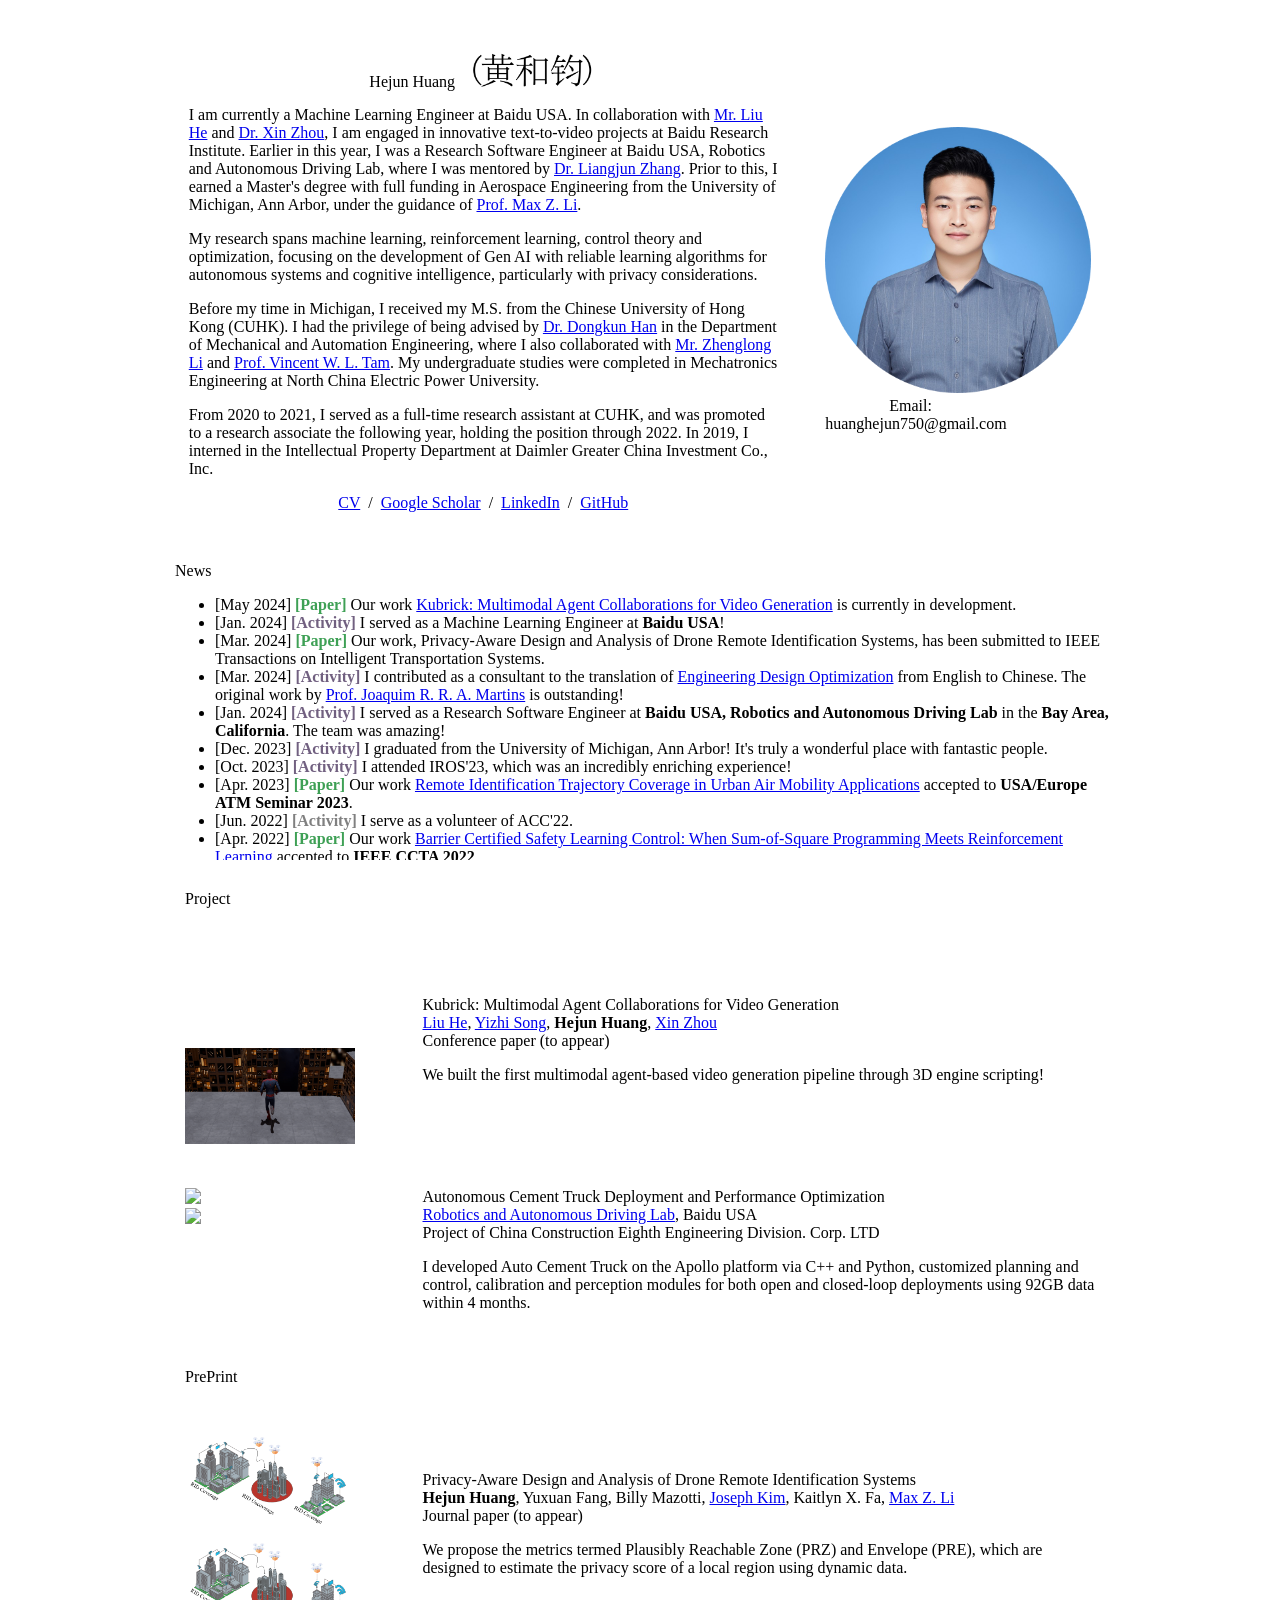
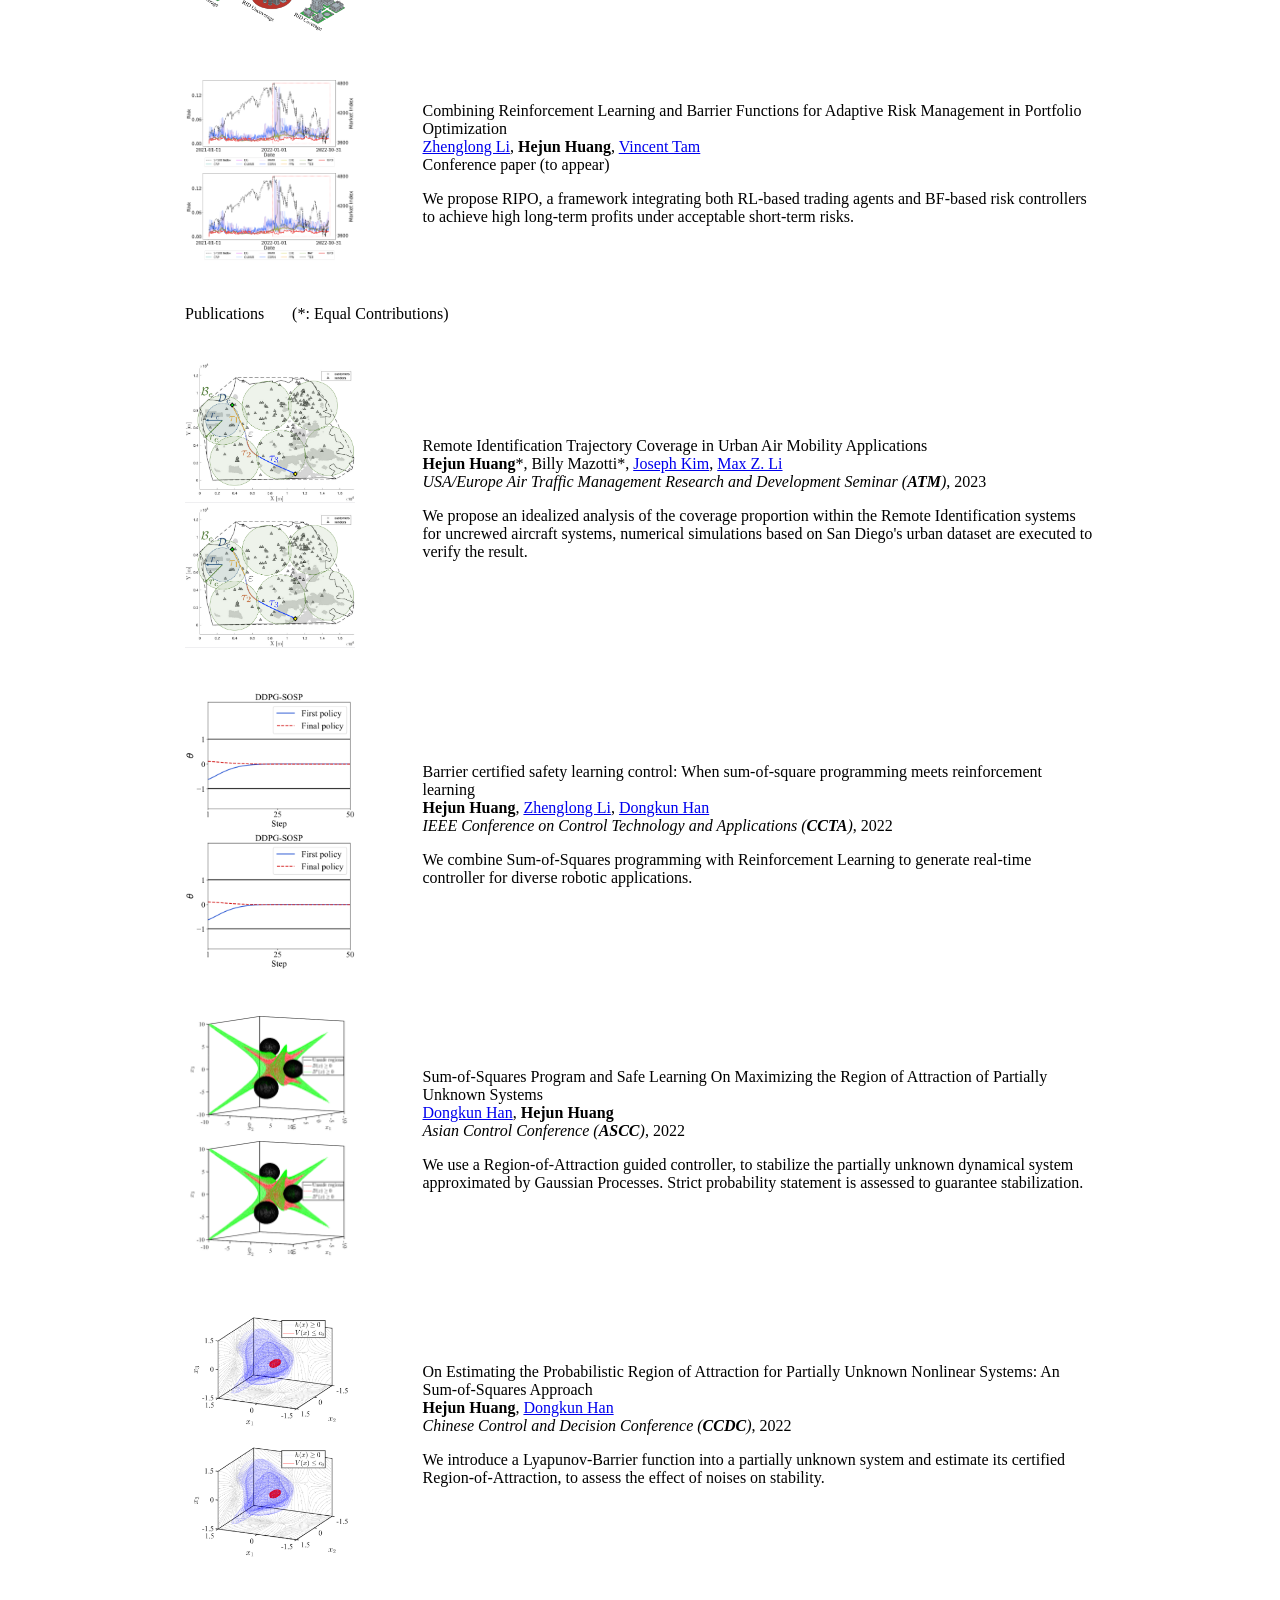
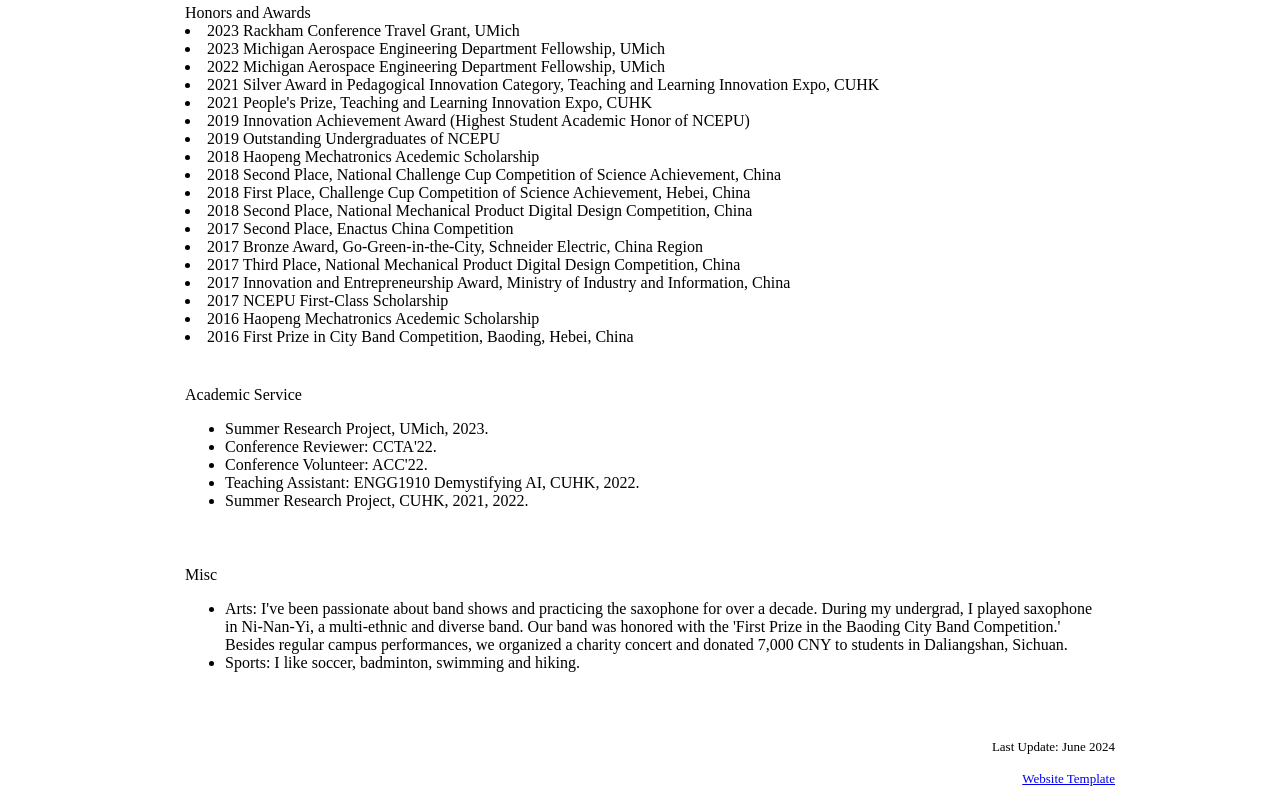
==== commit 98391937: "update Kubrick" ====
--- a/index.html
+++ b/index.html
@@ -64,7 +64,7 @@
                 <!-- <li> [Sep. 2022] <b style="color:#808080;">[Service]</b> I serve on the Artifact Evaluation Committee of ASPLOS'23, IISWC'22, MICRO'22, ASPLOS'22. Served on the Technical Program Committee of NPC'22</a>.
                 <li> [Jun. 2022] <b style="color:Orange;">[Talk]</b> I give a talk on the plenary panel <a href="https://ieeecompsac.computer.org/2022/plenary-panel-reliability-of-autonomous-machines/"><papertitle>Reliability of Autonomous Machines</papertitle></a> at COMPSAC 2022.</li>  -->
                 <!-- <li> [Apr. 2022] <b style="color:#FF2400;">[Award]</b> I am selected as <strong>DAC Young Fellow</strong> at DAC 2022.</li> -->
-                <li> [May 2024] <b style="color:#3EA055;">[Paper]</b> Our work <a href="https://kubrick9.github.io/"><papertitle>Kubrick: Multimodal Agent Collaborations for Video Generation</papertitle></a> is currently in development.</li>
+                <li> [May 2024] <b style="color:#3EA055;">[Paper]</b> Our work <a href="https://xz39.github.io/kubrick/"><papertitle>Kubrick: Multimodal Agent Collaborations for Video Generation</papertitle></a> is currently in development.</li>
                 <li> [Jan. 2024] <b style="color:#716080;">[Activity]</b> I served as a Machine Learning Engineer at <strong>Baidu USA</strong>!</li>
                 <li> [Mar. 2024] <b style="color:#3EA055;">[Paper]</b> Our work, <papertitle>Privacy-Aware Design and Analysis of Drone Remote Identification Systems</papertitle>, has been submitted to IEEE Transactions on Intelligent Transportation Systems.</li>   
                 <li> [Mar. 2024] <b style="color:#716080;">[Activity]</b> I contributed as a consultant to the translation of <a href="https://mdobook.github.io/"><papertitle>Engineering Design Optimization</papertitle></a> from English to Chinese. The original work by <a href="https://mdolab.engin.umich.edu/staff_members/jmartins.html"><papertitle>Prof. Joaquim R. R. A. Martins</papertitle></a> is outstanding!</li>
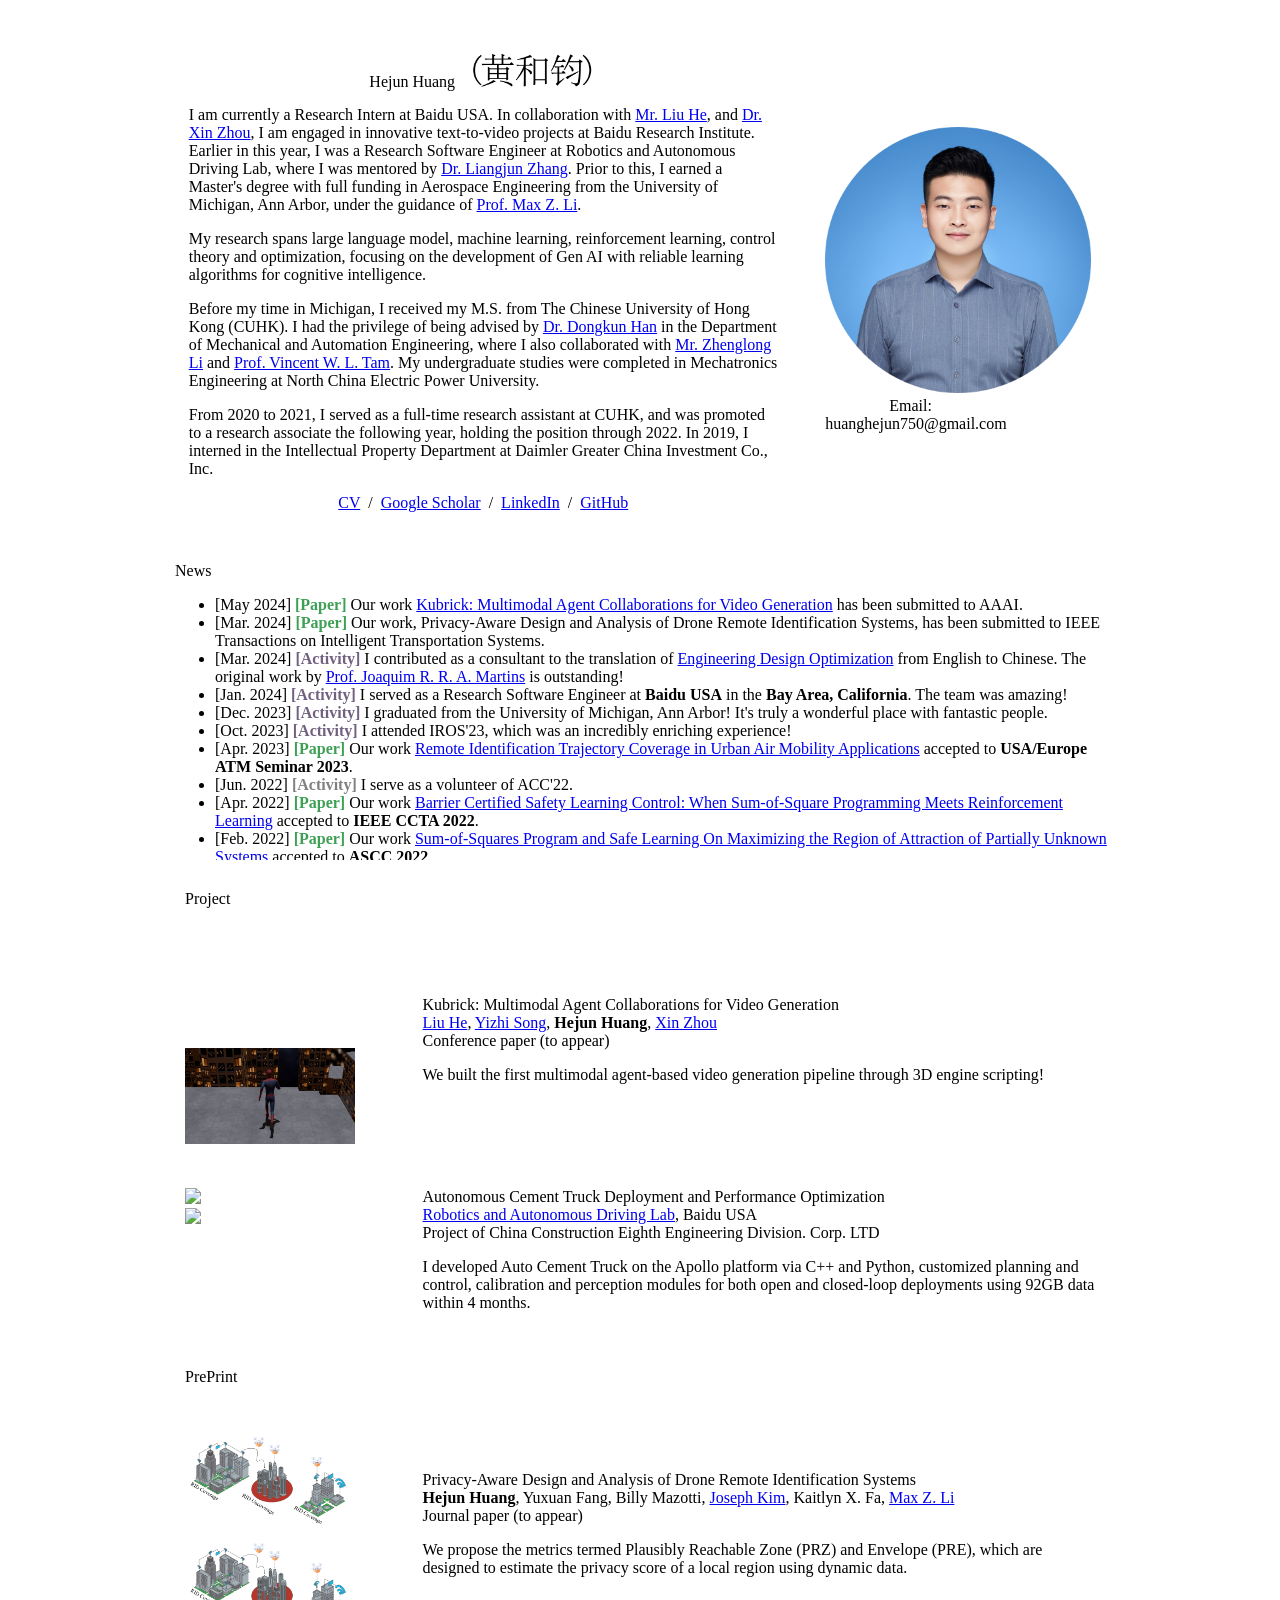
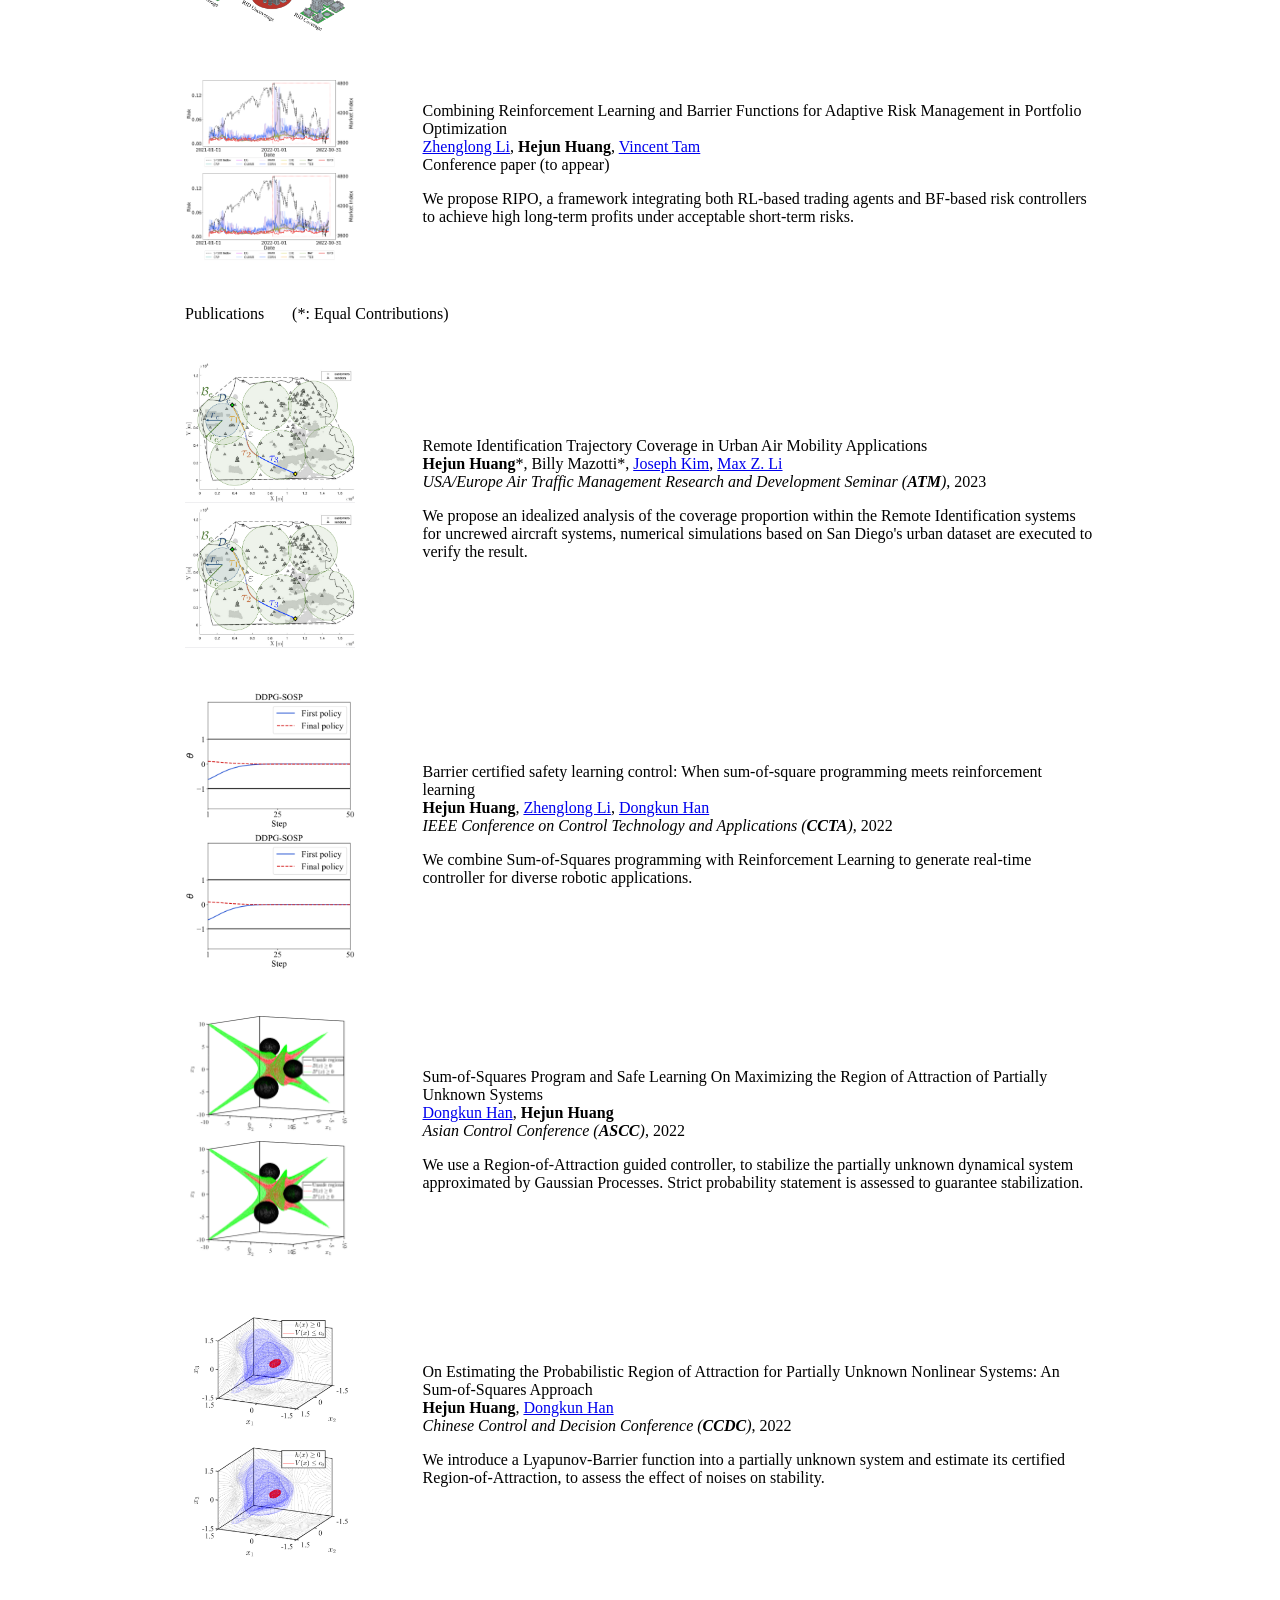
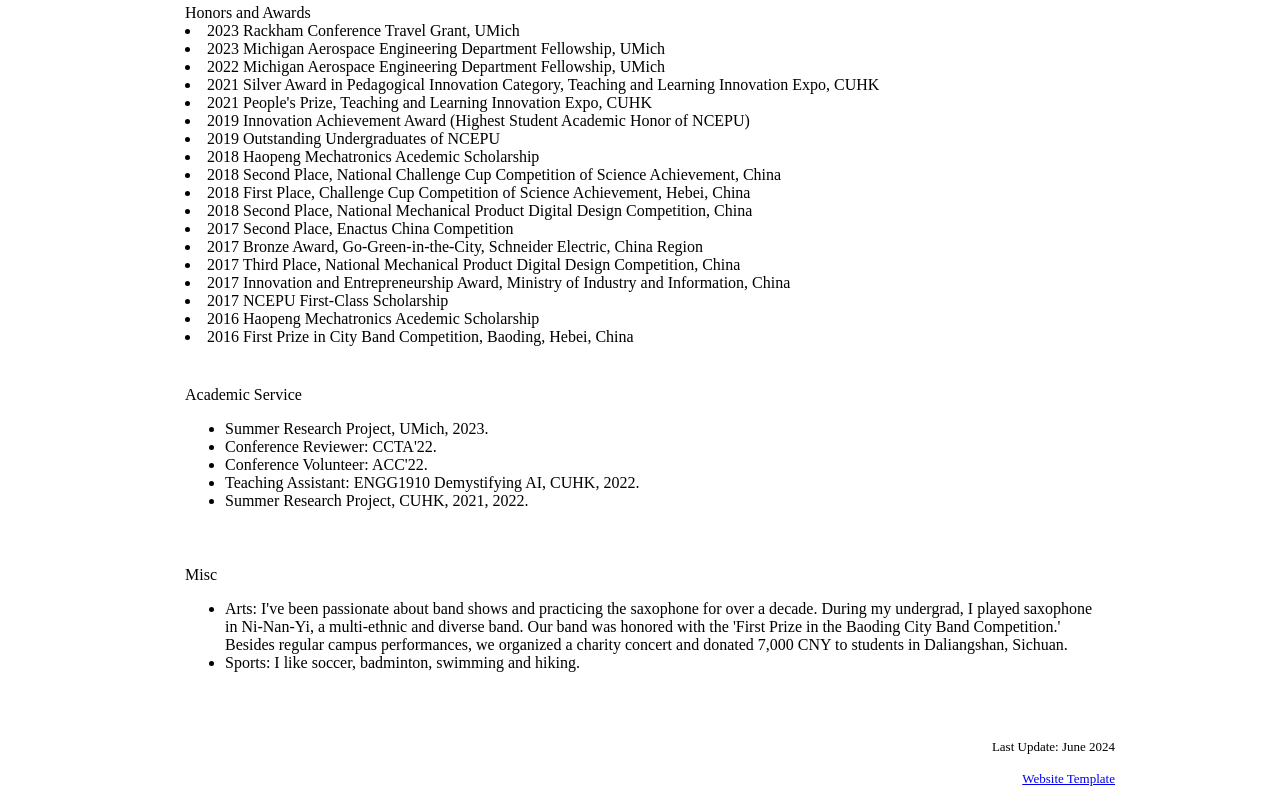
==== commit 1c6c6f9f: "update resume and personal page" ====
--- a/index.html
+++ b/index.html
@@ -31,13 +31,13 @@
                 <name>Hejun Huang</name>&nbsp&nbsp;
                 <img src='images/name2.png' width="130" align="absbottom">
                 <p>
-                  I am currently a Machine Learning Engineer at Baidu USA. In collaboration with <a href="https://Arking1995.github.io">Mr. Liu He</a> and <a href="https://scholar.google.com/citations?user=jd1S28YAAAAJ&hl=en">Dr. Xin Zhou</a>, I am engaged in innovative text-to-video projects at Baidu Research Institute. Earlier in this year, I was a Research Software Engineer at Baidu USA, Robotics and Autonomous Driving Lab, where I was mentored by <a href="https://www.cs.unc.edu/~zlj/">Dr. Liangjun Zhang</a>. Prior to this, I earned a Master's degree with full funding in Aerospace Engineering from the University of Michigan, Ann Arbor, under the guidance of <a href="https://aero.engin.umich.edu/people/li-max/">Prof. Max Z. Li</a>. 
+                  I am currently a Research Intern at Baidu USA. In collaboration with <a href="https://Arking1995.github.io">Mr. Liu He</a>, and <a href="https://scholar.google.com/citations?user=jd1S28YAAAAJ&hl=en">Dr. Xin Zhou</a>, I am engaged in innovative text-to-video projects at Baidu Research Institute. Earlier in this year, I was a Research Software Engineer at Robotics and Autonomous Driving Lab, where I was mentored by <a href="https://www.cs.unc.edu/~zlj/">Dr. Liangjun Zhang</a>. Prior to this, I earned a Master's degree with full funding in Aerospace Engineering from the University of Michigan, Ann Arbor, under the guidance of <a href="https://aero.engin.umich.edu/people/li-max/">Prof. Max Z. Li</a>. 
                 </p>
                 <p>
-                  My research spans machine learning, reinforcement learning, control theory and optimization, focusing on the development of Gen AI with reliable learning algorithms for autonomous systems and cognitive intelligence, particularly with privacy considerations.
+                  My research spans large language model, machine learning, reinforcement learning, control theory and optimization, focusing on the development of Gen AI with reliable learning algorithms for cognitive intelligence.
                 </p>
                 <p>
-                    Before my time in Michigan, I received my M.S. from the Chinese University of Hong Kong (CUHK). I had the privilege of being advised by <a href="https://www4.mae.cuhk.edu.hk/peoples/han-dongkun/">Dr. Dongkun Han</a> in the Department of Mechanical and Automation Engineering, where I also collaborated with <a href="https://scholar.google.com/citations?user=YgCX6zgAAAAJ&hl=en">Mr. Zhenglong Li</a> and <a href="https://www.eee.hku.hk/~vtam/">Prof. Vincent W. L. Tam</a>. My undergraduate studies were completed in Mechatronics Engineering at North China Electric Power University.
+                    Before my time in Michigan, I received my M.S. from The Chinese University of Hong Kong (CUHK). I had the privilege of being advised by <a href="https://www4.mae.cuhk.edu.hk/peoples/han-dongkun/">Dr. Dongkun Han</a> in the Department of Mechanical and Automation Engineering, where I also collaborated with <a href="https://scholar.google.com/citations?user=YgCX6zgAAAAJ&hl=en">Mr. Zhenglong Li</a> and <a href="https://www.eee.hku.hk/~vtam/">Prof. Vincent W. L. Tam</a>. My undergraduate studies were completed in Mechatronics Engineering at North China Electric Power University.
                 </p>
                 <p>
                   From 2020 to 2021, I served as a full-time research assistant at CUHK, and was promoted to a research associate the following year, holding the position through 2022. In 2019, I interned in the Intellectual Property Department at Daimler Greater China Investment Co., Inc.
@@ -64,11 +64,10 @@
                 <!-- <li> [Sep. 2022] <b style="color:#808080;">[Service]</b> I serve on the Artifact Evaluation Committee of ASPLOS'23, IISWC'22, MICRO'22, ASPLOS'22. Served on the Technical Program Committee of NPC'22</a>.
                 <li> [Jun. 2022] <b style="color:Orange;">[Talk]</b> I give a talk on the plenary panel <a href="https://ieeecompsac.computer.org/2022/plenary-panel-reliability-of-autonomous-machines/"><papertitle>Reliability of Autonomous Machines</papertitle></a> at COMPSAC 2022.</li>  -->
                 <!-- <li> [Apr. 2022] <b style="color:#FF2400;">[Award]</b> I am selected as <strong>DAC Young Fellow</strong> at DAC 2022.</li> -->
-                <li> [May 2024] <b style="color:#3EA055;">[Paper]</b> Our work <a href="https://xz39.github.io/kubrick/"><papertitle>Kubrick: Multimodal Agent Collaborations for Video Generation</papertitle></a> is currently in development.</li>
-                <li> [Jan. 2024] <b style="color:#716080;">[Activity]</b> I served as a Machine Learning Engineer at <strong>Baidu USA</strong>!</li>
+                <li> [May 2024] <b style="color:#3EA055;">[Paper]</b> Our work <a href="https://kubrick9.github.io/"><papertitle>Kubrick: Multimodal Agent Collaborations for Video Generation</papertitle></a> has been submitted to AAAI.</li>
                 <li> [Mar. 2024] <b style="color:#3EA055;">[Paper]</b> Our work, <papertitle>Privacy-Aware Design and Analysis of Drone Remote Identification Systems</papertitle>, has been submitted to IEEE Transactions on Intelligent Transportation Systems.</li>   
                 <li> [Mar. 2024] <b style="color:#716080;">[Activity]</b> I contributed as a consultant to the translation of <a href="https://mdobook.github.io/"><papertitle>Engineering Design Optimization</papertitle></a> from English to Chinese. The original work by <a href="https://mdolab.engin.umich.edu/staff_members/jmartins.html"><papertitle>Prof. Joaquim R. R. A. Martins</papertitle></a> is outstanding!</li>
-                <li> [Jan. 2024] <b style="color:#716080;">[Activity]</b> I served as a Research Software Engineer at <strong>Baidu USA, Robotics and Autonomous Driving Lab</strong> in the <strong>Bay Area, California</strong>. The team was amazing!</li>
+                <li> [Jan. 2024] <b style="color:#716080;">[Activity]</b> I served as a Research Software Engineer at <strong>Baidu USA</strong> in the <strong>Bay Area, California</strong>. The team was amazing!</li>
                 <li> [Dec. 2023] <b style="color:#716080;">[Activity]</b> I graduated from the University of Michigan, Ann Arbor! It's truly a wonderful place with fantastic people.</li>
                 <li> [Oct. 2023] <b style="color:#716080;">[Activity]</b> I attended IROS'23, which was an incredibly enriching experience!</li>                
                 <li> [Apr. 2023] <b style="color:#3EA055;">[Paper]</b> Our work <a href="https://arxiv.org/pdf/2302.09653.pdf"><papertitle>Remote Identification Trajectory Coverage in Urban Air Mobility Applications</papertitle></a> accepted to <strong>USA/Europe ATM Seminar 2023</strong>.</li>   
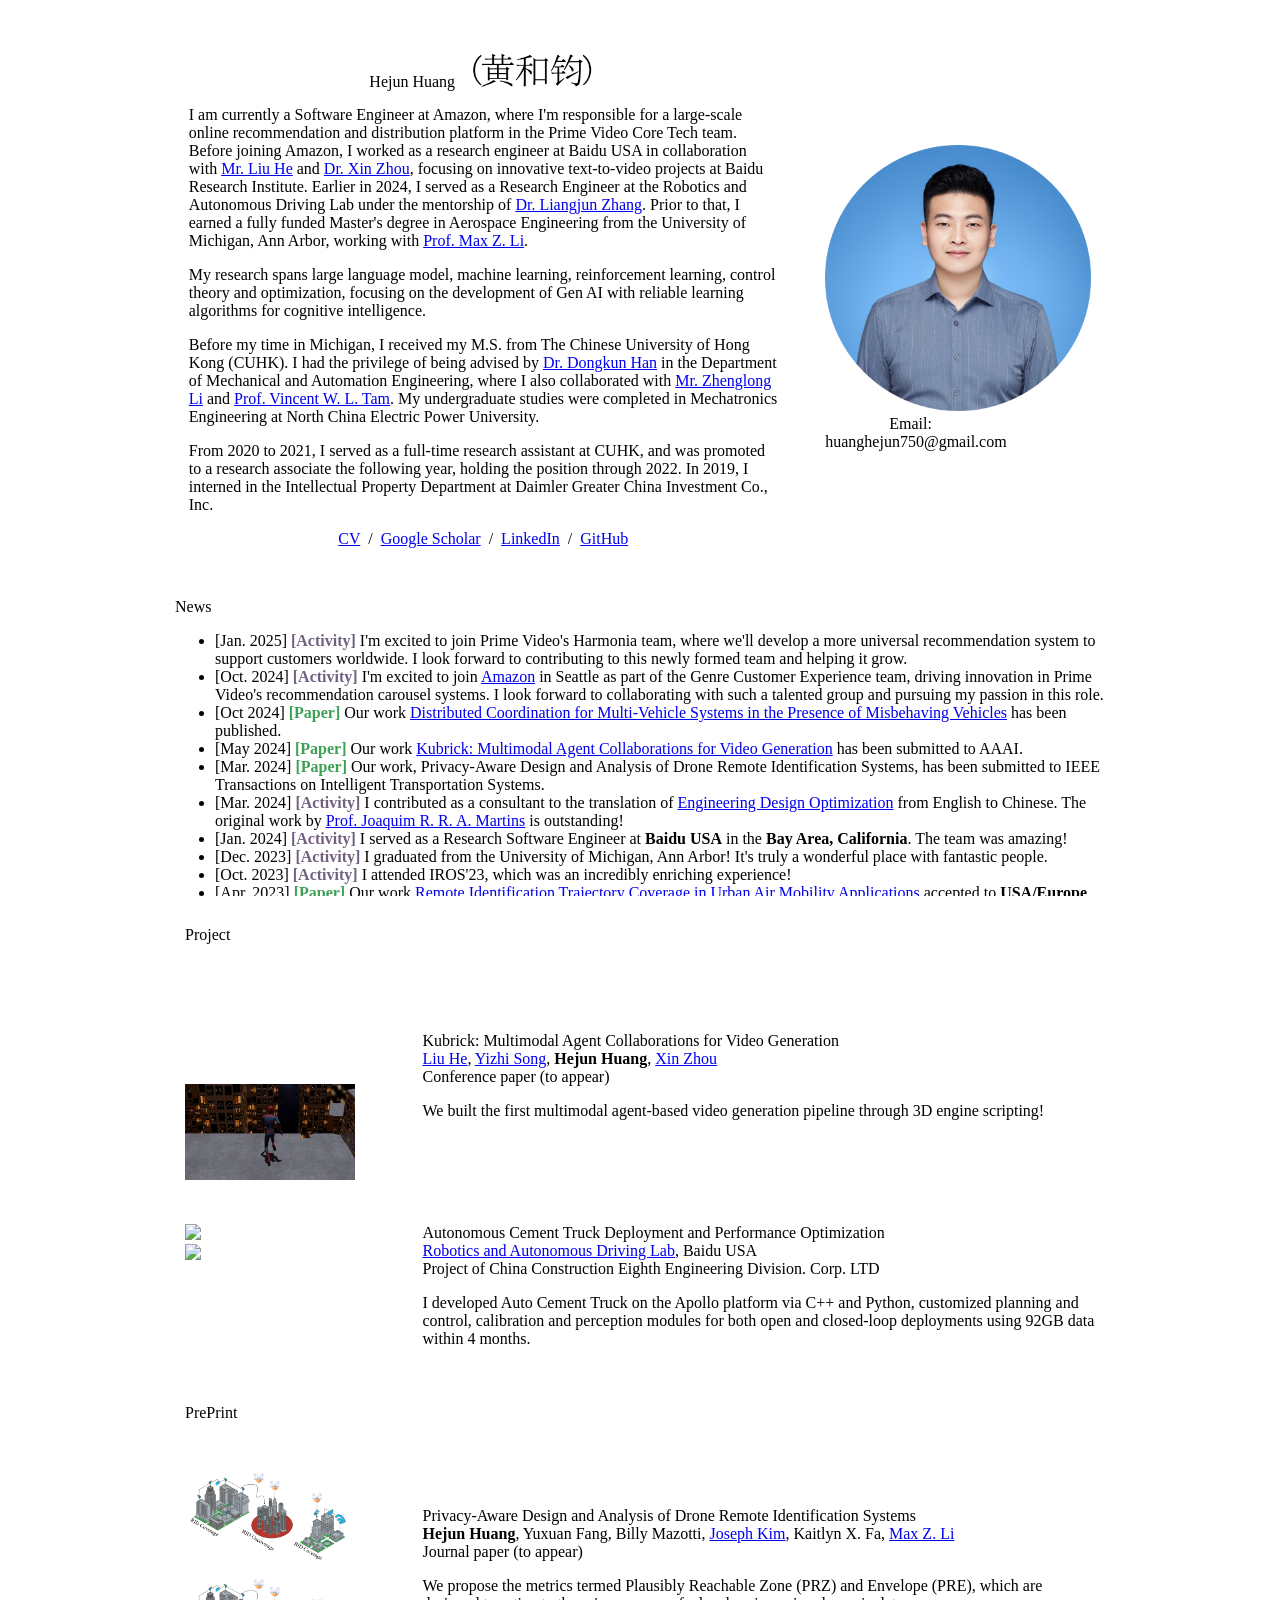
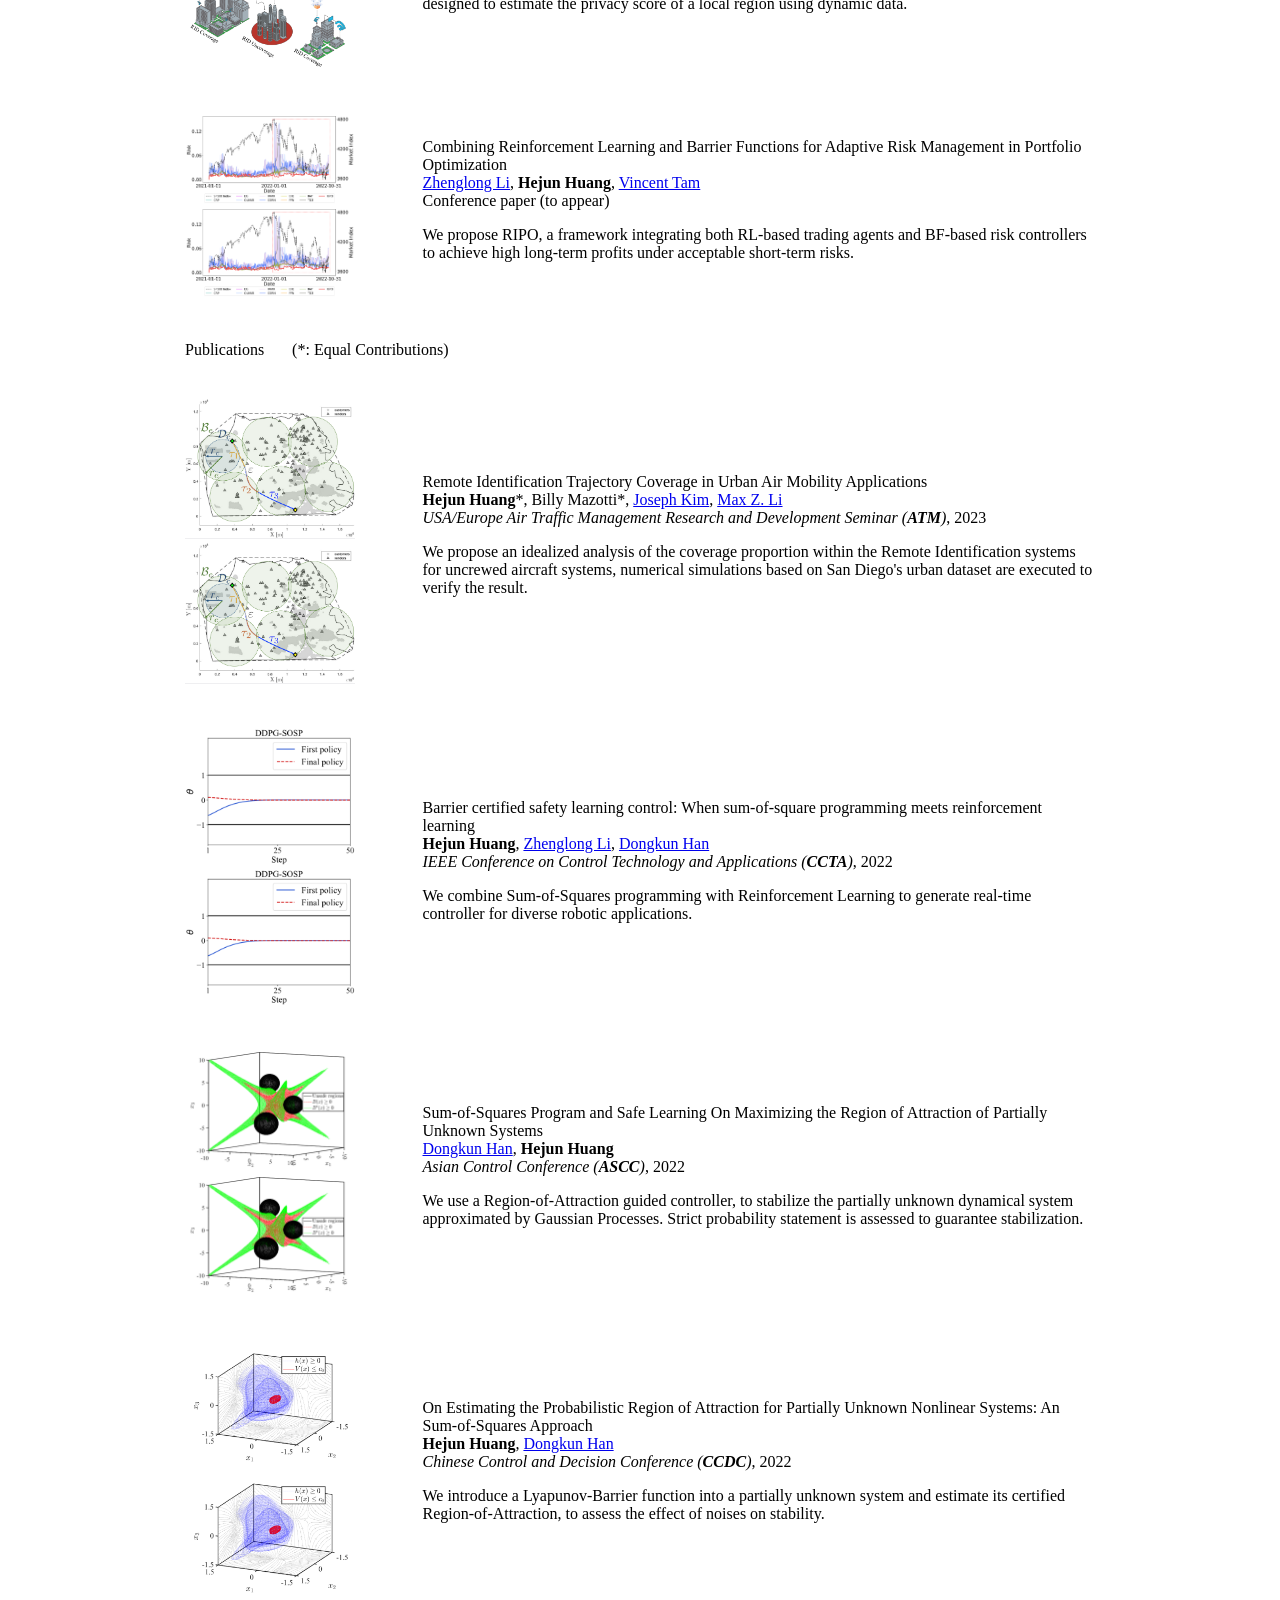
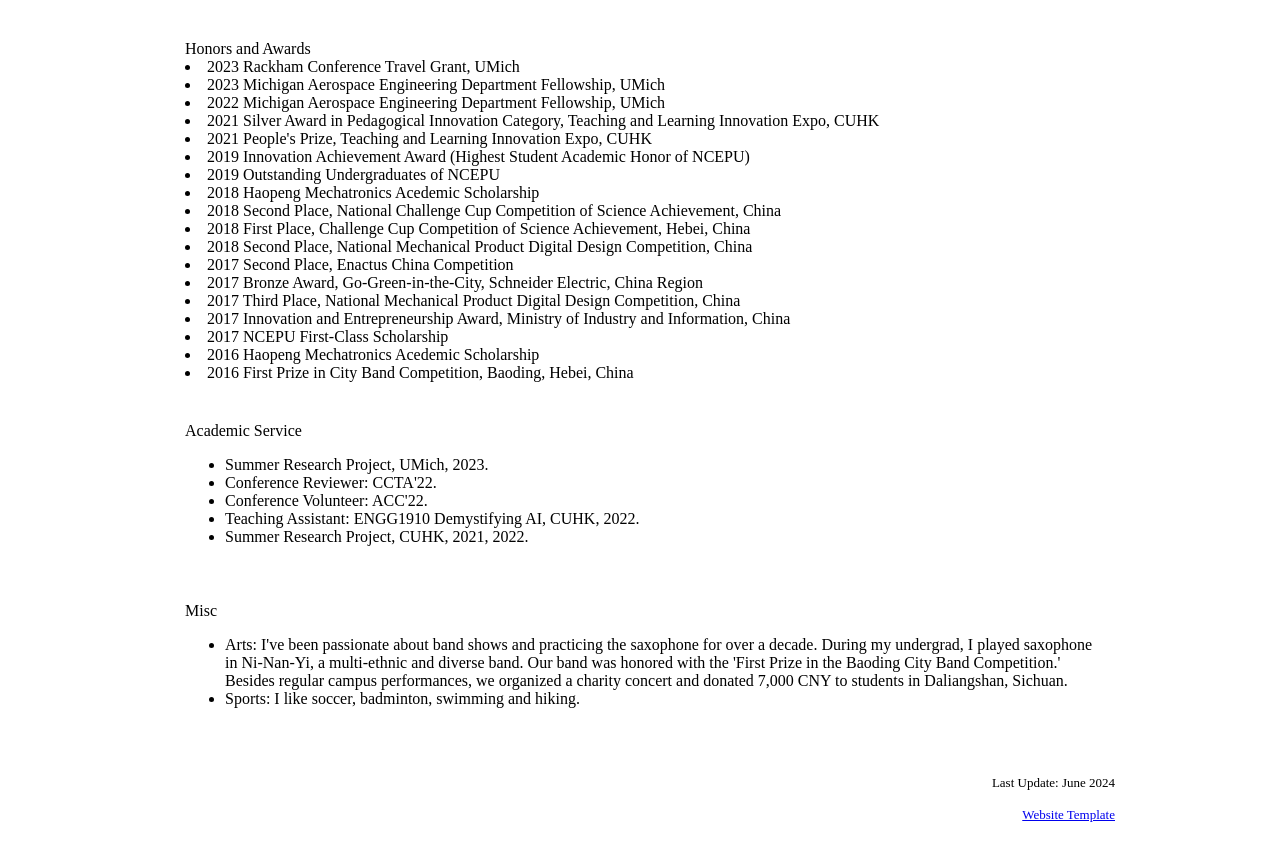
==== commit f4ef9886: "Update 2024 Dec status" ====
--- a/index.html
+++ b/index.html
@@ -31,7 +31,8 @@
                 <name>Hejun Huang</name>&nbsp&nbsp;
                 <img src='images/name2.png' width="130" align="absbottom">
                 <p>
-                  I am currently a Research Intern at Baidu USA. In collaboration with <a href="https://Arking1995.github.io">Mr. Liu He</a>, and <a href="https://scholar.google.com/citations?user=jd1S28YAAAAJ&hl=en">Dr. Xin Zhou</a>, I am engaged in innovative text-to-video projects at Baidu Research Institute. Earlier in this year, I was a Research Software Engineer at Robotics and Autonomous Driving Lab, where I was mentored by <a href="https://www.cs.unc.edu/~zlj/">Dr. Liangjun Zhang</a>. Prior to this, I earned a Master's degree with full funding in Aerospace Engineering from the University of Michigan, Ann Arbor, under the guidance of <a href="https://aero.engin.umich.edu/people/li-max/">Prof. Max Z. Li</a>. 
+                  I am currently a Software Engineer at Amazon, where I'm responsible for a large-scale online recommendation and distribution platform in the Prime Video Core Tech team. Before joining Amazon, I worked as a research engineer at Baidu USA in collaboration with <a href="https://Arking1995.github.io">Mr. Liu He</a> and <a href="https://scholar.google.com/citations?user=jd1S28YAAAAJ&hl=en">Dr. Xin Zhou</a>, focusing on innovative text-to-video projects at Baidu Research Institute.
+                  Earlier in 2024, I served as a Research Engineer at the Robotics and Autonomous Driving Lab under the mentorship of <a href="https://www.cs.unc.edu/~zlj/">Dr. Liangjun Zhang</a>. Prior to that, I earned a fully funded Master's degree in Aerospace Engineering from the University of Michigan, Ann Arbor, working with <a href="https://aero.engin.umich.edu/people/li-max/">Prof. Max Z. Li</a>.
                 </p>
                 <p>
                   My research spans large language model, machine learning, reinforcement learning, control theory and optimization, focusing on the development of Gen AI with reliable learning algorithms for cognitive intelligence.
@@ -64,6 +65,9 @@
                 <!-- <li> [Sep. 2022] <b style="color:#808080;">[Service]</b> I serve on the Artifact Evaluation Committee of ASPLOS'23, IISWC'22, MICRO'22, ASPLOS'22. Served on the Technical Program Committee of NPC'22</a>.
                 <li> [Jun. 2022] <b style="color:Orange;">[Talk]</b> I give a talk on the plenary panel <a href="https://ieeecompsac.computer.org/2022/plenary-panel-reliability-of-autonomous-machines/"><papertitle>Reliability of Autonomous Machines</papertitle></a> at COMPSAC 2022.</li>  -->
                 <!-- <li> [Apr. 2022] <b style="color:#FF2400;">[Award]</b> I am selected as <strong>DAC Young Fellow</strong> at DAC 2022.</li> -->
+                <li> [Jan. 2025] <b style="color:#716080;">[Activity]</b> I'm excited to join Prime Video's Harmonia team, where we'll develop a more universal recommendation system to support customers worldwide. I look forward to contributing to this newly formed team and helping it grow.</li>
+                <li> [Oct. 2024] <b style="color:#716080;">[Activity]</b> I'm excited to join <a href="https://www.amazon.com/gp/video/storefront?contentType=home&contentId=store&ref=DVM_PDS_GOO_US_AC_C_A_BR_mkw_skMM0YvFk-dc&mrntrk=pcrid_660084780377_slid__pgrid_26328872643_pgeo_9033313_x__adext__ptid_kwd-49350213968"><papertitle>Amazon</a> in Seattle as part of the Genre Customer Experience team, driving innovation in Prime Video's recommendation carousel systems. I look forward to collaborating with such a talented group and pursuing my passion in this role.</li>
+                <li> [Oct 2024] <b style="color:#3EA055;">[Paper]</b> Our work <a href="https://arxiv.org/abs/2410.05793"><papertitle>Distributed Coordination for Multi-Vehicle Systems in the Presence of Misbehaving Vehicles</papertitle></a> has been published.</li>
                 <li> [May 2024] <b style="color:#3EA055;">[Paper]</b> Our work <a href="https://kubrick9.github.io/"><papertitle>Kubrick: Multimodal Agent Collaborations for Video Generation</papertitle></a> has been submitted to AAAI.</li>
                 <li> [Mar. 2024] <b style="color:#3EA055;">[Paper]</b> Our work, <papertitle>Privacy-Aware Design and Analysis of Drone Remote Identification Systems</papertitle>, has been submitted to IEEE Transactions on Intelligent Transportation Systems.</li>   
                 <li> [Mar. 2024] <b style="color:#716080;">[Activity]</b> I contributed as a consultant to the translation of <a href="https://mdobook.github.io/"><papertitle>Engineering Design Optimization</papertitle></a> from English to Chinese. The original work by <a href="https://mdolab.engin.umich.edu/staff_members/jmartins.html"><papertitle>Prof. Joaquim R. R. A. Martins</papertitle></a> is outstanding!</li>
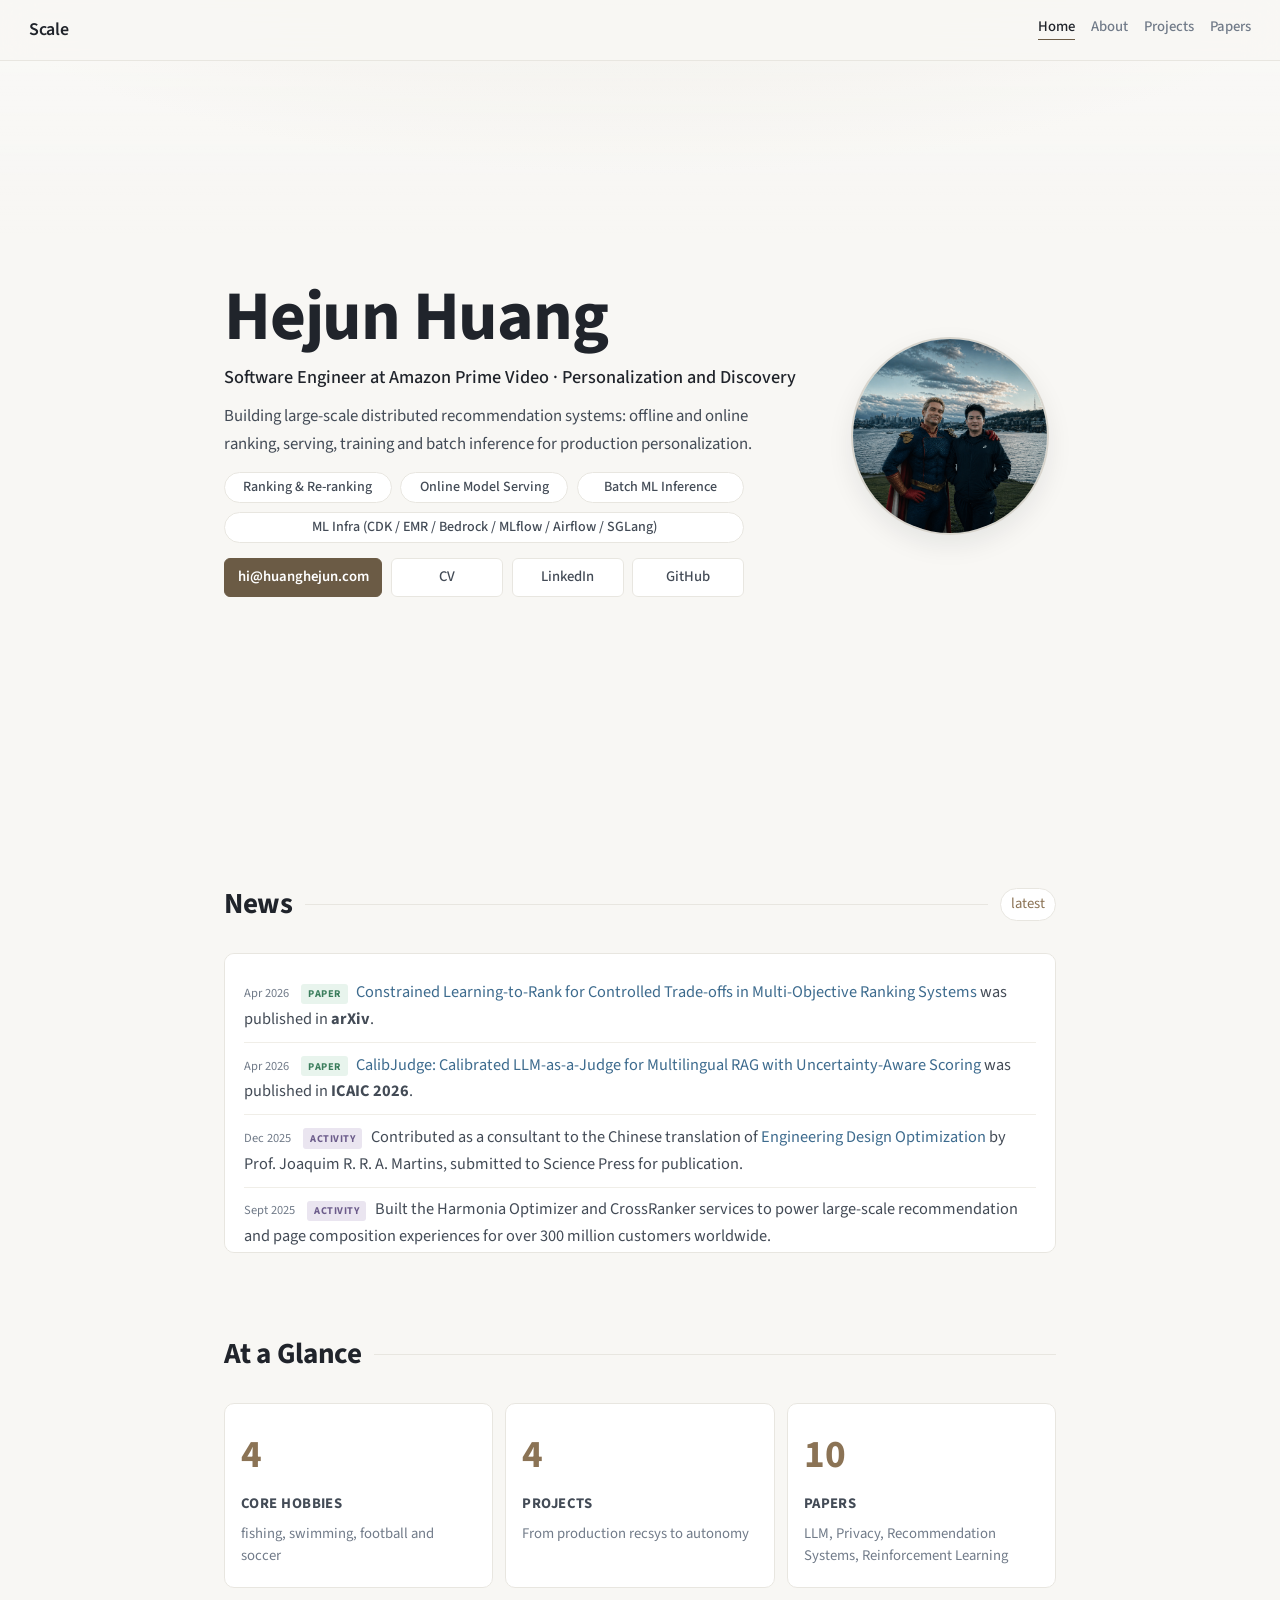
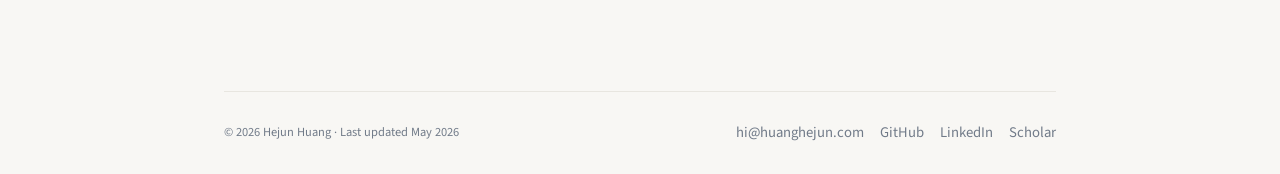
==== commit d1719d58: "feat(update): update format and content" ====
--- a/index.html
+++ b/index.html
@@ -1,499 +1,296 @@
-<!DOCTYPE HTML>
-<html lang="en"><head><meta http-equiv="Content-Type" content="text/html; charset=UTF-8">
-<!-- Google tag (gtag.js) -->
-<script async src="https://www.googletagmanager.com/gtag/js?id=G-EWSWCE7MTD"></script>
+<!DOCTYPE html>
+<html lang="en">
+<head>
+  <meta charset="UTF-8">
+  <meta name="viewport" content="width=device-width, initial-scale=1">
+  <title>Home</title>
+  <meta name="description" content="Hejun Huang — recommendation engineer in Amazon Prime Video Personalization and Discovery (PVPD). Distributed backend, ranking, serving, and batch ML inference.">
+  <meta name="author" content="Hejun Huang">
+
+  <!-- Google Analytics -->
+  <script async src="https://www.googletagmanager.com/gtag/js?id=G-EWSWCE7MTD"></script>
+  <script>
+    window.dataLayer = window.dataLayer || [];
+    function gtag(){dataLayer.push(arguments);}
+    gtag('js', new Date());
+    gtag('config', 'G-EWSWCE7MTD');
+  </script>
+
+  <!-- Fonts -->
+  <link rel="preconnect" href="https://fonts.googleapis.com">
+  <link rel="preconnect" href="https://fonts.gstatic.com" crossorigin>
+  <link href="https://fonts.googleapis.com/css2?family=Source+Sans+3:wght@400;500;600;700&display=swap" rel="stylesheet">
+
+  <link rel="stylesheet" href="stylesheet.css">
+</head>
+<body>
+
+<!-- Navigation -->
+<nav class="nav">
+  <div class="nav-logo">Scale</div>
+  <div class="nav-links">
+    <a href="index.html" class="active">Home</a>
+    <a href="about.html">About</a>
+    <a href="projects.html">Projects</a>
+    <a href="papers.html">Papers</a>
+  </div>
+</nav>
+
+<!-- ===== HERO ===== -->
+<div class="container">
+  <section class="hero">
+    <div class="hero-content">
+      <div class="hero-text">
+        <h1>Hejun Huang</h1>
+        <p class="hero-role">Software Engineer at Amazon Prime Video · Personalization and Discovery</p>
+
+        <p class="hero-bio">
+          Building large-scale distributed recommendation systems: offline and online ranking, serving, training and batch inference for production personalization.
+        </p>
+        <div class="hero-meta">
+          <div class="hero-capabilities">
+            <span>Ranking &amp; Re-ranking</span>
+            <span>Online Model Serving</span>
+            <span>Batch ML Inference</span>
+          </div>
+          <div class="hero-capabilities hero-capabilities-secondary">
+            <span>ML Infra (CDK / EMR / Bedrock / MLflow / Airflow / SGLang)</span>
+          </div>
+        </div>
+
+        <div class="hero-cta">
+          <a href="mailto:hi@huanghejun.com" class="hero-cta-email is-active">hi@huanghejun.com</a>
+          <div class="hero-cta-links">
+            <a href="data/CV_Hejun_job.pdf" target="_blank" rel="noopener noreferrer">CV</a>
+            <a href="https://www.linkedin.com/in/hejunhuang/" target="_blank" rel="noopener noreferrer">LinkedIn</a>
+            <a href="https://github.com/Wogwan" target="_blank" rel="noopener noreferrer">GitHub</a>
+          </div>
+        </div>
+      </div>
+      <div class="hero-avatar">
+        <img src="images/Prifole_April26.png" alt="Hejun Huang">
+      </div>
+    </div>
+  </section>
+
+  <!-- ===== NEWS ===== -->
+  <section id="news" class="reveal">
+    <div class="section-header">
+      <h2>News</h2>
+      <div class="line"></div>
+      <span class="tag">latest</span>
+    </div>
+    <div class="news-container">
+
+<div class="news-item">
+  <span class="news-date">Apr 2026</span>
+  <span class="news-tag paper">Paper</span>
+  <a href="https://www.researchgate.net/profile/Xikai-Yang/publication/404023452_Constrained_Learning-to-Rank_for_Controlled_Trade-_offs_in_Multi-Objective_Ranking_Systems/links/69e6fea9b1056332819ddae0/Constrained-Learning-to-Rank-for-Controlled-Trade-offs-in-Multi-Objective-Ranking-Systems.pdf">
+    Constrained Learning-to-Rank for Controlled Trade-offs in Multi-Objective Ranking Systems
+  </a>
+  was published in <strong>arXiv</strong>.
+</div>
+
+      <div class="news-item">
+  <span class="news-date">Apr 2026</span>
+  <span class="news-tag paper">Paper</span>
+  <a href="https://dl.acm.org/doi/pdf/10.1145/3807246.3807349">
+    CalibJudge: Calibrated LLM-as-a-Judge for Multilingual RAG with Uncertainty-Aware Scoring
+  </a>
+  was published in <strong>ICAIC 2026</strong>.
+</div>
+
+<div class="news-item">
+  <span class="news-date">Dec 2025</span>
+  <span class="news-tag activity">Activity</span>
+  Contributed as a consultant to the Chinese translation of
+  <a href="https://mdobook.github.io/">Engineering Design Optimization</a>
+  by Prof. Joaquim R. R. A. Martins, submitted to Science Press for publication.
+</div>
+
+<div class="news-item">
+  <span class="news-date">Sept 2025</span>
+  <span class="news-tag activity">Activity</span>
+  Built the Harmonia Optimizer and CrossRanker services to power large-scale recommendation and page composition experiences for over 300 million customers worldwide.
+</div>
+
+<div class="news-item">
+  <span class="news-date">2025</span>
+  <span class="news-tag paper">Paper</span>
+  <a href="https://arxiv.org/abs/2408.10453">
+    Kubrick: Multimodal Agent Collaborations for Synthetic Video Generation
+  </a>
+  was accepted to the <strong>CVPR 2025 AI4CC Workshop</strong>.
+</div>
+
+<div class="news-item">
+  <span class="news-date">2025</span>
+  <span class="news-tag paper">Paper</span>
+  <a href="https://arxiv.org/abs/2410.05793">
+    Distributed Coordination for Multi-Vehicle Systems in the Presence of Misbehaving Vehicles
+  </a>
+  was published in <strong>Advances in Transdisciplinary Engineering</strong>.
+</div>
+
+<div class="news-item">
+  <span class="news-date">Dec 2024</span>
+  <span class="news-tag paper">Paper</span>
+  Our work
+  <a href="https://ieeexplore.ieee.org/document/10682108/">
+    Privacy-Aware Design and Analysis of Drone Remote Identification Systems
+  </a>
+  was published in <strong>IEEE Transactions on Intelligent Transportation Systems</strong>.
+</div>
+
+<div class="news-item">
+  <span class="news-date">Oct 2024</span>
+  <span class="news-tag activity">Activity</span>
+  Joined Amazon Prime Video Personalization and Discovery (PVPD), developing large-scale recommendation systems for global streaming platforms.
+</div>
+
+<div class="news-item">
+  <span class="news-date">Mar 2024</span>
+  <span class="news-tag activity">Activity</span>
+  Contributed as a consultant to the Chinese translation of
+  <a href="https://mdobook.github.io/">Engineering Design Optimization</a>
+  by Prof. Joaquim R. R. A. Martins.
+</div>
+
+<div class="news-item">
+  <span class="news-date">Jan 2024</span>
+  <span class="news-tag activity">Activity</span>
+  Served as Research Engineer Intern at <strong>Baidu USA</strong> in Sunnyvale, California.
+</div>
+
+<div class="news-item">
+  <span class="news-date">Dec 2023</span>
+  <span class="news-tag activity">Activity</span>
+  Graduated from the <strong>University of Michigan, Ann Arbor</strong>.
+</div>
+
+<div class="news-item">
+  <span class="news-date">Oct 2023</span>
+  <span class="news-tag activity">Activity</span>
+  Attended <strong>IROS 2023</strong>, an inspiring experience in robotics and autonomous systems research.
+</div>
+
+<div class="news-item">
+  <span class="news-date">Apr 2023</span>
+  <span class="news-tag paper">Paper</span>
+  <a href="https://arxiv.org/pdf/2302.09653.pdf">
+    Remote Identification Trajectory Coverage in Urban Air Mobility Applications
+  </a>
+  was accepted to <strong>ATM 2023</strong>.
+</div>
+
+<div class="news-item">
+  <span class="news-date">Apr 2022</span>
+  <span class="news-tag paper">Paper</span>
+  <a href="https://arxiv.org/pdf/2206.07915.pdf">
+    Barrier Certified Safety Learning Control
+  </a>
+  was accepted to <strong>IEEE CCTA 2022</strong>.
+</div>
+
+<div class="news-item">
+  <span class="news-date">Feb 2022</span>
+  <span class="news-tag paper">Paper</span>
+  <a href="https://arxiv.org/pdf/2201.00137.pdf">
+    Sum-of-Squares Program and Safe Learning
+  </a>
+  was accepted to <strong>ASCC 2022</strong>.
+</div>
+
+<div class="news-item">
+  <span class="news-date">Feb 2022</span>
+  <span class="news-tag paper">Paper</span>
+  <a href="https://arxiv.org/pdf/2110.08781.pdf">
+    Probabilistic Region of Attraction Estimation
+  </a>
+  was accepted to <strong>CCDC 2022</strong>.
+</div>
+
+<div class="news-item">
+  <span class="news-date">Aug 2021</span>
+  <span class="news-tag award">Award</span>
+  <a href="https://www.cuhk.edu.hk/eLearning/expo2021/poster-awards/">
+    E-Learning Platform
+  </a>
+  received the People's Prize and Silver Award at the Teaching &amp; Learning Innovation Expo 2021 at CUHK.
+</div>
+    </div>
+  </section>
+
+  <!-- ===== QUICK GLANCE ===== -->
+  <section class="reveal">
+    <div class="section-header">
+      <h2>At a Glance</h2>
+      <div class="line"></div>
+    </div>
+    <div class="glance-grid">
+      <a href="about.html" class="glance-card">
+        <div class="glance-value">4</div>
+        <div class="glance-label">Core Hobbies</div>
+        <div class="glance-note">fishing, swimming, football and soccer</div>
+      </a>
+      <a href="projects.html" class="glance-card">
+        <div class="glance-value">4</div>
+        <div class="glance-label">Projects</div>
+        <div class="glance-note">From production recsys to autonomy</div>
+      </a>
+      <a href="papers.html" class="glance-card">
+        <div class="glance-value">10</div>
+        <div class="glance-label">Papers</div>
+        <div class="glance-note">LLM, Privacy, Recommendation Systems, Reinforcement Learning</div>
+      </a>
+    </div>
+  </section>
+
+  <!-- ===== VISITOR MAP ===== -->
+  <section style="text-align: center; padding: 2rem 0;">
+    <script type="text/javascript" id="clustrmaps" src="//clustrmaps.com/map_v2.js?d=F-v-F0RGfviOUlFR4uDlVZy1JIkaubARKtRNY2k4Rf0&cl=ffffff&w=a"></script>
+  </section>
+
+  <!-- ===== FOOTER ===== -->
+  <footer class="footer">
+    <div class="footer-left">
+      &copy; 2026 Hejun Huang &middot; Last updated May 2026
+    </div>
+    <div class="footer-right">
+      <a href="mailto:hi@huanghejun.com">hi@huanghejun.com</a>
+      <a href="https://github.com/Wogwan">GitHub</a>
+      <a href="https://www.linkedin.com/in/hejunhuang/">LinkedIn</a>
+      <a href="https://scholar.google.com/citations?user=D0ijBQEAAAAJ&hl=en">Scholar</a>
+    </div>
+  </footer>
+</div>
+
+<!-- ===== SCRIPTS ===== -->
 <script>
-  window.dataLayer = window.dataLayer || [];
-  function gtag(){dataLayer.push(arguments);}
-  gtag('js', new Date());
-
-  gtag('config', 'G-EWSWCE7MTD');
+// ===== SCROLL REVEAL =====
+(function() {
+  const observer = new IntersectionObserver((entries) => {
+    entries.forEach(entry => {
+      if (entry.isIntersecting) {
+        entry.target.classList.add('visible');
+      }
+    });
+  }, { threshold: 0.08, rootMargin: '0px 0px -40px 0px' });
+  document.querySelectorAll('.reveal').forEach(el => observer.observe(el));
+})();
+
+// ===== HERO CTA ACTIVE STATE =====
+(function() {
+  const ctaLinks = document.querySelectorAll('.hero-cta a');
+  ctaLinks.forEach(link => {
+    link.addEventListener('click', () => {
+      ctaLinks.forEach(item => item.classList.remove('is-active'));
+      link.classList.add('is-active');
+    });
+  });
+})();
+
 </script>
 
-
-  <title>Hejun Huang</title>
-  
-  <meta name="author" content="Hejun Huang">
-  <meta name="viewport" content="width=device-width, initial-scale=1">
-  
-  <link rel="stylesheet" type="text/css" href="stylesheet.css">
-  <link rel="icon" type="image/png" href="images/gt_seal.png">
-</head>
-
-<body>
-  <table style="width:100%;max-width:950px;border:0px;border-spacing:0px;border-collapse:separate;margin-right:auto;margin-left:auto;"><tbody>
-    <tr style="padding:0px">
-      <td style="padding:0px">
-        <table style="width:100%;border:0px;border-spacing:0px;border-collapse:separate;margin-right:auto;margin-left:auto;"><tbody>
-          <tr style="padding:0px">
-            <td style="padding:2.5%;width:67%;vertical-align:middle">
-              <p style="text-align:center">
-                <name>Hejun Huang</name>&nbsp&nbsp;
-                <img src='images/name2.png' width="130" align="absbottom">
-                <p>
-                  I am currently a Software Engineer at Amazon, where I'm responsible for a large-scale online recommendation and distribution platform in the Prime Video Core Tech team. Before joining Amazon, I worked as a research engineer at Baidu USA in collaboration with <a href="https://Arking1995.github.io">Mr. Liu He</a> and <a href="https://scholar.google.com/citations?user=jd1S28YAAAAJ&hl=en">Dr. Xin Zhou</a>, focusing on innovative text-to-video projects at Baidu Research Institute.
-                  Earlier in 2024, I served as a Research Engineer at the Robotics and Autonomous Driving Lab under the mentorship of <a href="https://www.cs.unc.edu/~zlj/">Dr. Liangjun Zhang</a>. Prior to that, I earned a fully funded Master's degree in Aerospace Engineering from the University of Michigan, Ann Arbor, working with <a href="https://aero.engin.umich.edu/people/li-max/">Prof. Max Z. Li</a>.
-                </p>
-                <p>
-                  My research spans large language model, machine learning, reinforcement learning, control theory and optimization, focusing on the development of Gen AI with reliable learning algorithms for cognitive intelligence.
-                </p>
-                <p>
-                    Before my time in Michigan, I received my M.S. from The Chinese University of Hong Kong (CUHK). I had the privilege of being advised by <a href="https://www4.mae.cuhk.edu.hk/peoples/han-dongkun/">Dr. Dongkun Han</a> in the Department of Mechanical and Automation Engineering, where I also collaborated with <a href="https://scholar.google.com/citations?user=YgCX6zgAAAAJ&hl=en">Mr. Zhenglong Li</a> and <a href="https://www.eee.hku.hk/~vtam/">Prof. Vincent W. L. Tam</a>. My undergraduate studies were completed in Mechatronics Engineering at North China Electric Power University.
-                </p>
-                <p>
-                  From 2020 to 2021, I served as a full-time research assistant at CUHK, and was promoted to a research associate the following year, holding the position through 2022. In 2019, I interned in the Intellectual Property Department at Daimler Greater China Investment Co., Inc.
-                </p>
-              
-              <p style="text-align:center">
-                <a href="data/CV_Hejun_job.pdf">CV</a> &nbsp/&nbsp
-                <a href="https://scholar.google.com/citations?user=D0ijBQEAAAAJ&hl=en">Google Scholar</a> &nbsp/&nbsp
-                <a href="https://www.linkedin.com/in/hejunhuang/">LinkedIn</a> &nbsp/&nbsp
-                <a href="https://github.com/Wogwan">GitHub</a>
-
-            <td style="padding:2.5%;width:40%;max-width:40%">
-              <a href="images/hejun_1.png"><img style="width:100%;max-width:100%" alt="profile photo" src="images/hejun_1.png" class="hoverZoomLink"></a>
-                <br> &nbsp; &nbsp; &nbsp; &nbsp; &nbsp; &nbsp; &nbsp; &nbsp; Email: huanghejun750@gmail.com
-            </td>
-          </tr>
-
-          <table style="width:101%;border:0px;border-spacing:0px;border-collapse:separate;margin-right:auto;margin-left:auto;"><tbody>
-              <tr>
-              <td style="padding:10px;width:100%;vertical-align:middle">
-                <heading>News</heading>  
-                <div style="height:280px;overflow-y:auto">
-                <p></p><ul>
-                <!-- <li> [Sep. 2022] <b style="color:#808080;">[Service]</b> I serve on the Artifact Evaluation Committee of ASPLOS'23, IISWC'22, MICRO'22, ASPLOS'22. Served on the Technical Program Committee of NPC'22</a>.
-                <li> [Jun. 2022] <b style="color:Orange;">[Talk]</b> I give a talk on the plenary panel <a href="https://ieeecompsac.computer.org/2022/plenary-panel-reliability-of-autonomous-machines/"><papertitle>Reliability of Autonomous Machines</papertitle></a> at COMPSAC 2022.</li>  -->
-                <!-- <li> [Apr. 2022] <b style="color:#FF2400;">[Award]</b> I am selected as <strong>DAC Young Fellow</strong> at DAC 2022.</li> -->
-                <li> [Jan. 2025] <b style="color:#716080;">[Activity]</b> I'm excited to join Prime Video's Harmonia team, where we'll develop a more universal recommendation system to support customers worldwide. I look forward to contributing to this newly formed team and helping it grow.</li>
-                <li> [Oct. 2024] <b style="color:#716080;">[Activity]</b> I'm excited to join <a href="https://www.amazon.com/gp/video/storefront?contentType=home&contentId=store&ref=DVM_PDS_GOO_US_AC_C_A_BR_mkw_skMM0YvFk-dc&mrntrk=pcrid_660084780377_slid__pgrid_26328872643_pgeo_9033313_x__adext__ptid_kwd-49350213968"><papertitle>Amazon</a> in Seattle as part of the Genre Customer Experience team, driving innovation in Prime Video's recommendation carousel systems. I look forward to collaborating with such a talented group and pursuing my passion in this role.</li>
-                <li> [Oct 2024] <b style="color:#3EA055;">[Paper]</b> Our work <a href="https://arxiv.org/abs/2410.05793"><papertitle>Distributed Coordination for Multi-Vehicle Systems in the Presence of Misbehaving Vehicles</papertitle></a> has been published.</li>
-                <li> [May 2024] <b style="color:#3EA055;">[Paper]</b> Our work <a href="https://kubrick9.github.io/"><papertitle>Kubrick: Multimodal Agent Collaborations for Video Generation</papertitle></a> has been submitted to AAAI.</li>
-                <li> [Mar. 2024] <b style="color:#3EA055;">[Paper]</b> Our work, <papertitle>Privacy-Aware Design and Analysis of Drone Remote Identification Systems</papertitle>, has been submitted to IEEE Transactions on Intelligent Transportation Systems.</li>   
-                <li> [Mar. 2024] <b style="color:#716080;">[Activity]</b> I contributed as a consultant to the translation of <a href="https://mdobook.github.io/"><papertitle>Engineering Design Optimization</papertitle></a> from English to Chinese. The original work by <a href="https://mdolab.engin.umich.edu/staff_members/jmartins.html"><papertitle>Prof. Joaquim R. R. A. Martins</papertitle></a> is outstanding!</li>
-                <li> [Jan. 2024] <b style="color:#716080;">[Activity]</b> I served as a Research Software Engineer at <strong>Baidu USA</strong> in the <strong>Bay Area, California</strong>. The team was amazing!</li>
-                <li> [Dec. 2023] <b style="color:#716080;">[Activity]</b> I graduated from the University of Michigan, Ann Arbor! It's truly a wonderful place with fantastic people.</li>
-                <li> [Oct. 2023] <b style="color:#716080;">[Activity]</b> I attended IROS'23, which was an incredibly enriching experience!</li>                
-                <li> [Apr. 2023] <b style="color:#3EA055;">[Paper]</b> Our work <a href="https://arxiv.org/pdf/2302.09653.pdf"><papertitle>Remote Identification Trajectory Coverage in Urban Air Mobility Applications</papertitle></a> accepted to <strong>USA/Europe ATM Seminar 2023</strong>.</li>   
-                <li> [Jun. 2022] <b style="color:#808080;">[Activity]</b> I serve as a volunteer of ACC'22.</a>
-                <li> [Apr. 2022] <b style="color:#3EA055;">[Paper]</b> Our work <a href="https://arxiv.org/pdf/2206.07915.pdf"><papertitle>Barrier Certified Safety Learning Control: When Sum-of-Square Programming Meets Reinforcement Learning</papertitle></a> accepted to <strong>IEEE CCTA 2022</strong>.</li>   
-                <li> [Feb. 2022] <b style="color:#3EA055;">[Paper]</b> Our work <a href="https://arxiv.org/pdf/2201.00137.pdf"><papertitle>Sum-of-Squares Program and Safe Learning On Maximizing the Region of Attraction of Partially Unknown Systems</papertitle></a> accepted to <strong>ASCC 2022</strong>.</li>   
-                <li> [Feb. 2022] <b style="color:#3EA055;">[Paper]</b> Our work <a href="https://arxiv.org/pdf/2110.08781.pdf"><papertitle>On Estimating the Probabilistic Region of Attraction for Partially Unknown Nonlinear Systems: An Sum-of-Squares Approach</papertitle></a> accepted to <strong>CCDC 2022</strong>.</li>   
-                <li> [Aug. 2021] <b style="color:#FF2400;">[Award]</b> Our project <a href="https://www.cuhk.edu.hk/eLearning/expo2021/poster-awards/"><papertitle>The E-Learning Platform for Junior Teachers and Teaching Assistants in the Faculty of Engineering</papertitle></a> obtained People's Prize in <strong>Teaching and Learning Innovation Expo 2021</strong>. </li>
-                <li> [Aug. 2021] <b style="color:#FF2400;">[Award]</b> Our project <a href="https://www.cuhk.edu.hk/eLearning/expo2021/poster-awards/"><papertitle>The E-Learning Platform for Junior Teachers and Teaching Assistants in the Faculty of Engineering</papertitle></a> obtained Silver Award in Pedagogical Innovation Category in <strong>Teaching and Learning Innovation Expo 2021</strong>. </li>
-                <!-- <li> [Jun. 2021] <b style="color:Magenta;">[Book]</b> Our book <a href="https://www.morganclaypool.com/doi/abs/10.2200/S01101ED1V01Y202105CAC056"><papertitle>Robotic Computing on FPGAs</papertitle></a> published in <strong>Synthesis Lectures on Computer Architecture</strong>. Some key observations of the book published as a <a href="publication/CAS2021.pdf"><papertitle>survey paper</papertitle></a> in IEEE CAS-M 2021.</li> -->
-          </div>
-              </td>
-            </tr>
-          </tbody></table>
-          <table style="width:100%;border:0px;border-spacing:0px;border-collapse:separate;margin-right:auto;margin-left:auto;"><tbody>
-
-
-          <!-- <table style="width:101%;border:0px;border-spacing:0px;border-collapse:separate;margin-right:auto;margin-left:auto;"><tbody>
-              <tr>
-              <td style="padding:20px;width:100%;vertical-align:middle">
-                <heading>Research Interests</heading>  
-                <p></p>
-                My research is at the intersection of control theories, reinforcement learning, optimization, statistical inference, robot locomotion and path planning. I design algorithms for autonomous agents, with the vision to advance their stability, reliability, safety and privacy.
-                <ul> 
-                  <li> <strong>Control theories and Reinforcement Learning</strong>: <br>
-                    <ul>
-                    <li> 
-                    Region-of-attraction guided controller meets Reinforcement learning: 
-                    [<a href="https://arxiv.org/pdf/2206.07915.pdf">CCTA'22</a>]
-                    </li>
-                  </li> </ul>
-                  <li> <strong>Optimization and Statistical inference</strong>: <br>
-                    <ul>
-                      <li> 
-                    Sum-of-squares programming under Gaussian Processes: 
-                    [<a href="https://arxiv.org/pdf/2110.08781.pdf">CCDC'22</a>]
-                    [<a href="https://arxiv.org/pdf/2201.00137.pdf">ASCC'22</a>]
-                  </li>
-                  </ul>
-                  <li> <strong>Privacy-concerned and Path planning</strong>:  <br> 
-                    <ul>
-                      <li> 
-                      Remote Identification with drone's surveillance and privacy maintenance: 
-                    [<a href="https://arxiv.org/pdf/2302.09653.pdf">ATM'23</a>]
-                  </li> </ul>
-              </td>
-            </tr>
-          </tbody></table>
-          <table style="width:100%;border:0px;border-spacing:0px;border-collapse:separate;margin-right:auto;margin-left:auto;"><tbody> -->
-
-          </tbody></table>
-          <table style="width:100%;border:0px;border-spacing:0px;border-collapse:separate;margin-right:auto;margin-left:auto;"><tbody>
-              <tr>
-              <td style="padding:20px;width:100%;vertical-align:middle">
-                <heading>Project</heading>
-              </td>
-            </tr>
-
-          </tbody></table>
-          <table style="width:100%;border:0px;border-spacing:0px;border-collapse:separate;margin-right:auto;margin-left:auto;"><tbody>
-
-            <tr onmouseout="ff_stop()" onmouseover="ff_start()">
-              <td style="padding:20px;width:25%;vertical-align:top">
-                <div class="one">
-                  <div class="two" id='ff_image'>
-                    <img src='images/spiderman.gif' width="170"></div>
-                  <img src='images/spiderman.gif' width="170">
-                </div>
-                <script type="text/javascript">
-                  function ff_start() {
-                    document.getElementById('ff_image').style.opacity = "1";
-                  }
-  
-                  function ff_stop() {
-                    document.getElementById('ff_image').style.opacity = "0";
-                  }
-                  ff_stop()
-                </script>
-              </td>
-              <td style="padding:20px;width:75%;vertical-align:middle">
-                    <papertitle>Kubrick: Multimodal Agent Collaborations for Video Generation</papertitle>
-                <br>
-                <a href="https://Arking1995.github.io/">Liu He</a>, <a href="https://scholar.google.com/citations?user=IUj5R3EAAAAJ&hl=en">Yizhi Song</a>, <strong>Hejun Huang</strong>,
-                <a href="https://scholar.google.com/citations?user=jd1S28YAAAAJ&hl=en&oi=sra">Xin Zhou</a>
-                <br>
-                Conference paper (to appear)
-                <br>
-                <p></p>
-                <p> We built the first multimodal agent-based video generation pipeline through 3D engine scripting!</p>
-              </td>
-            </tr> 
-        </tbody></table>
-        <table style="width:100%;border:0px;border-spacing:0px;border-collapse:separate;margin-right:auto;margin-left:auto;"><tbody>
-    
-        </tbody></table>
-        <table style="width:100%;border:0px;border-spacing:0px;border-collapse:separate;margin-right:auto;margin-left:auto;"><tbody>
-
-          <tr onmouseout="ff_stop()" onmouseover="ff_start()">
-            <td style="padding:20px;width:25%;vertical-align:top">
-              <div class="one">
-                <div class="two" id='ff_image'>
-                  <img src='images/cementtruck.gif' width="170"></div>
-                <img src='images/cementtruck.gif' width="170">
-              </div>
-              <script type="text/javascript">
-                function ff_start() {
-                  document.getElementById('ff_image').style.opacity = "1";
-                }
-
-                function ff_stop() {
-                  document.getElementById('ff_image').style.opacity = "0";
-                }
-                ff_stop()
-              </script>
-            </td>
-            <td style="padding:20px;width:75%;vertical-align:middle">
-                  <papertitle>Autonomous Cement Truck Deployment and Performance Optimization</papertitle>
-              <br>
-              <a href="http://research.baidu.com/Research_Areas/index-view?id=58">Robotics and Autonomous Driving Lab</a>, Baidu USA
-              <br>
-              Project of China Construction Eighth Engineering Division. Corp. LTD
-              <br>
-              <p></p>
-              <p> I developed Auto Cement Truck on the Apollo platform via C++ and Python, customized planning and control, calibration and perception modules for both open and closed-loop deployments using 92GB data within 4 months.</p>
-            </td>
-          </tr> 
-        </tbody></table>
-        <table style="width:100%;border:0px;border-spacing:0px;border-collapse:separate;margin-right:auto;margin-left:auto;"><tbody>
-		  
-          </tbody></table>
-          <table style="width:100%;border:0px;border-spacing:0px;border-collapse:separate;margin-right:auto;margin-left:auto;"><tbody>
-              <tr>
-              <td style="padding:20px;width:100%;vertical-align:middle">
-                <heading>PrePrint</heading>
-              </td>
-            </tr>
-
-          </tbody></table>
-          <table style="width:100%;border:0px;border-spacing:0px;border-collapse:separate;margin-right:auto;margin-left:auto;"><tbody>
-
-            <tr onmouseout="ff_stop()" onmouseover="ff_start()">
-              <td style="padding:20px;width:25%;vertical-align:top">
-                <div class="one">
-                  <div class="two" id='ff_image'>
-                    <img src='images/TIST_RID.png' width="170"></div>
-                  <img src='images/TIST_RID.png' width="170">
-                </div>
-                <script type="text/javascript">
-                  function ff_start() {
-                    document.getElementById('ff_image').style.opacity = "1";
-                  }
-  
-                  function ff_stop() {
-                    document.getElementById('ff_image').style.opacity = "0";
-                  }
-                  ff_stop()
-                </script>
-              </td>
-              <td style="padding:20px;width:75%;vertical-align:middle">
-                    <papertitle>Privacy-Aware Design and Analysis of Drone Remote Identification Systems</papertitle>
-                <br>
-                <strong>Hejun Huang</strong>, Yuxuan Fang, Billy Mazotti, <a href="https://scholar.google.com/citations?user=tibXDtQAAAAJ&hl=en">Joseph Kim</a>, Kaitlyn X. Fa, 
-                <a href="https://aero.engin.umich.edu/people/li-max/">Max Z. Li</a>
-                <br>
-                Journal paper (to appear)
-                <br>
-                <p></p>
-                <p>We propose the metrics termed Plausibly Reachable Zone (PRZ) and Envelope (PRE), which are designed to estimate the privacy score of a local region using dynamic data.</p>
-              </td>
-            </tr> 
-        </tbody></table>
-        <table style="width:100%;border:0px;border-spacing:0px;border-collapse:separate;margin-right:auto;margin-left:auto;"><tbody>
-
-          </tbody></table>
-          <table style="width:100%;border:0px;border-spacing:0px;border-collapse:separate;margin-right:auto;margin-left:auto;"><tbody>
-
-            <tr onmouseout="ff_stop()" onmouseover="ff_start()">
-              <td style="padding:20px;width:25%;vertical-align:top">
-                <div class="one">
-                  <div class="two" id='ff_image'>
-                    <img src='images/Fig_risk.png' width="170"></div>
-                  <img src='images/Fig_risk.png' width="170">
-                </div>
-                <script type="text/javascript">
-                  function ff_start() {
-                    document.getElementById('ff_image').style.opacity = "1";
-                  }
-  
-                  function ff_stop() {
-                    document.getElementById('ff_image').style.opacity = "0";
-                  }
-                  ff_stop()
-                </script>
-              </td>
-              <td style="padding:20px;width:75%;vertical-align:middle">
-                    <papertitle>Combining Reinforcement Learning and Barrier Functions for Adaptive Risk Management in Portfolio Optimization</papertitle>
-                <br>
-                <a href="https://scholar.google.com/citations?user=YgCX6zgAAAAJ&hl=en">Zhenglong Li</a>, <strong>Hejun Huang</strong>,
-                <a href="https://www.eee.hku.hk/~vtam/">Vincent Tam</a>
-                <br>
-                Conference paper (to appear)
-                <br>
-                <p></p>
-                <p>We propose RIPO, a framework integrating both RL-based trading agents and BF-based risk controllers to achieve high long-term profits under acceptable short-term risks.</p>
-              </td>
-            </tr> 
-        </tbody></table>
-        <table style="width:100%;border:0px;border-spacing:0px;border-collapse:separate;margin-right:auto;margin-left:auto;"><tbody>
-
-
-        </tbody></table>
-        <table style="width:100%;border:0px;border-spacing:0px;border-collapse:separate;margin-right:auto;margin-left:auto;"><tbody>
-            <tr>
-            <td style="padding:20px;width:100%;vertical-align:middle">
-              <heading>Publications</heading>  &nbsp &nbsp &nbsp (*: Equal Contributions)
-            </td> 
-          </tr> 
-        </tbody></table> 
-        <table style="width:100%;border:0px;border-spacing:0px;border-collapse:separate;margin-right:auto;margin-left:auto;"><tbody>
-
-          <tr onmouseout="ff_stop()" onmouseover="ff_start()">
-            <td style="padding:20px;width:25%;vertical-align:middle">
-              <div class="one">
-                <div class="two" id='ff_image'>
-                  <img src='images/ATM23_RID.png' width="170"></div>
-                <img src='images/ATM23_RID.png' width="170">
-              </div>
-              <script type="text/javascript">
-                function ff_start() {
-                  document.getElementById('ff_image').style.opacity = "1";
-                }
-
-                function ff_stop() {
-                  document.getElementById('ff_image').style.opacity = "0";
-                }
-                ff_stop()
-              </script>
-            </td>
-            <td style="padding:20px;width:75%;vertical-align:middle">
-                  <papertitle>Remote Identification Trajectory Coverage in Urban Air Mobility Applications</papertitle>
-              <br>
-              <strong>Hejun Huang</strong>*, Billy Mazotti*, <a href="https://scholar.google.com/citations?user=tibXDtQAAAAJ&hl=en">Joseph Kim</a>, 
-                <a href="https://aero.engin.umich.edu/people/li-max/">Max Z. Li</a>
-              <br>
-              <em>USA/Europe Air Traffic Management Research and Development Seminar (<strong>ATM</strong>)</em>, 2023
-              <p></p>
-              <p>We propose an idealized analysis of the coverage proportion within the Remote Identification systems for uncrewed aircraft systems, numerical simulations based on San Diego's urban dataset are executed to verify the result. </p>
-            </td>
-          </tr> 
-
-          <tr onmouseout="ff_stop()" onmouseover="ff_start()">
-            <td style="padding:20px;width:25%;vertical-align:middle">
-              <div class="one">
-                <div class="two" id='ff_image'>
-                  <img src='images/CCTA_res.png' width="170"></div>
-                <img src='images/CCTA_res.png' width="170">
-              </div>
-              <script type="text/javascript">
-                function ff_start() {
-                  document.getElementById('ff_image').style.opacity = "1";
-                }
-
-                function ff_stop() {
-                  document.getElementById('ff_image').style.opacity = "0";
-                }
-                ff_stop()
-              </script>
-            </td>
-            <td style="padding:20px;width:75%;vertical-align:middle">
-                  <papertitle>Barrier certified safety learning control: When sum-of-square programming meets reinforcement learning</papertitle>
-              <br>
-              <strong>Hejun Huang</strong>, <a href="https://scholar.google.com/citations?user=YgCX6zgAAAAJ&hl=en">Zhenglong Li</a>,
-              <a href="https://www4.mae.cuhk.edu.hk/peoples/han-dongkun/">Dongkun Han</a>
-              <br>
-              <em>IEEE Conference on Control Technology and Applications (<strong>CCTA</strong>)</em>, 2022
-              <p></p>
-              <p>We combine Sum-of-Squares programming with Reinforcement Learning to generate real-time controller for diverse robotic applications.</p>
-            </td>
-          </tr> 
-
-
-          <tr onmouseout="ff_stop()" onmouseover="ff_start()">
-            <td style="padding:20px;width:25%;vertical-align:middle">
-              <div class="one">
-                <div class="two" id='ff_image'>
-                  <img src='images/ASCC_res.png' width="170"></div>
-                <img src='images/ASCC_res.png' width="170">
-              </div>
-              <script type="text/javascript">
-                function ff_start() {
-                  document.getElementById('ff_image').style.opacity = "1";
-                }
-
-                function ff_stop() {
-                  document.getElementById('ff_image').style.opacity = "0";
-                }
-                ff_stop()
-              </script>
-            </td>
-            <td style="padding:20px;width:75%;vertical-align:middle">
-                  <papertitle>Sum-of-Squares Program and Safe Learning On Maximizing the Region of Attraction of Partially Unknown Systems</papertitle>
-              <br>
-              <a href="https://www4.mae.cuhk.edu.hk/peoples/han-dongkun/">Dongkun Han</a>,
-              <strong>Hejun Huang</strong>
-              <br>
-              <em>Asian Control Conference (<strong>ASCC</strong>)</em>, 2022
-              <p></p>
-              <p>We use a Region-of-Attraction guided controller, to stabilize the partially unknown dynamical system approximated by Gaussian Processes. Strict probability statement is assessed to guarantee stabilization.</p>
-            </td>
-          </tr> 
-
-          <tr onmouseout="ff_stop()" onmouseover="ff_start()">
-            <td style="padding:20px;width:25%;vertical-align:middle">
-              <div class="one">
-                <div class="two" id='ff_image'>
-                  <img src='images/CCDC_res.png' width="170"></div>
-                <img src='images/CCDC_res.png' width="170">
-              </div>
-              <script type="text/javascript">
-                function ff_start() {
-                  document.getElementById('ff_image').style.opacity = "1";
-                }
-
-                function ff_stop() {
-                  document.getElementById('ff_image').style.opacity = "0";
-                }
-                ff_stop()
-              </script>
-            </td>
-            <td style="padding:20px;width:75%;vertical-align:middle">
-                  <papertitle>On Estimating the Probabilistic Region of Attraction for Partially Unknown Nonlinear Systems: An Sum-of-Squares Approach</papertitle>
-              <br>
-              <strong>Hejun Huang</strong>,
-              <a href="https://www4.mae.cuhk.edu.hk/peoples/han-dongkun/">Dongkun Han</a>
-              <br>
-              <em>Chinese Control and Decision Conference (<strong>CCDC</strong>)</em>, 2022
-              <p></p>
-              <p>We introduce a Lyapunov-Barrier function into a partially unknown system and estimate its certified Region-of-Attraction, to assess the effect of noises on stability. </p>
-            </td>
-          </tr> 
-
-
-
-        </tbody></table>
-        <table style="width:100%;border:0px;border-spacing:0px;border-collapse:separate;margin-right:auto;margin-left:auto;"><tbody>
-            <tr>
-            <td style="padding:20px;width:100%;vertical-align:middle">
-              <heading>Honors and Awards</heading>  
-                <li> 2023 Rackham Conference Travel Grant, UMich</li>
-                <li> 2023 Michigan Aerospace Engineering Department Fellowship, UMich</li>
-                <li> 2022 Michigan Aerospace Engineering Department Fellowship, UMich</li>
-                <li> 2021 Silver Award in Pedagogical Innovation Category, Teaching and Learning Innovation Expo, CUHK </li>
-                <li> 2021 People's Prize, Teaching and Learning Innovation Expo, CUHK </li>
-                <li> 2019 Innovation Achievement Award (Highest Student Academic Honor of NCEPU)</li>
-                <li> 2019 Outstanding Undergraduates of NCEPU </li>
-                <li> 2018 Haopeng Mechatronics Acedemic Scholarship </li>
-                <li> 2018 Second Place, National Challenge Cup Competition of Science Achievement, China</li>
-                <li> 2018 First Place, Challenge Cup Competition of Science Achievement, Hebei, China</li>
-                <li> 2018 Second Place, National Mechanical Product Digital Design Competition, China</li>
-                <li> 2017 Second Place, Enactus China Competition </li>
-                <li> 2017 Bronze Award, Go-Green-in-the-City, Schneider Electric, China Region</li>
-                <li> 2017 Third Place, National Mechanical Product Digital Design Competition, China</li>
-                <li> 2017 Innovation and Entrepreneurship Award, Ministry of Industry and Information, China </li>
-                <li> 2017 NCEPU First-Class Scholarship </li>
-                <li> 2016 Haopeng Mechatronics Acedemic Scholarship </li>
-                <li> 2016 First Prize in City Band Competition, Baoding, Hebei, China </li>
-              </ul>
-              </td>
-            </tr>
-          </tbody></table>
-          <table style="width:100%;border:0px;border-spacing:0px;border-collapse:separate;margin-right:auto;margin-left:auto;"><tbody>
-
-        
-          <table style="width:100%;border:0px;border-spacing:0px;border-collapse:separate;margin-right:auto;margin-left:auto;"><tbody>
-            <tr>
-            <td style="padding:20px;width:100%;vertical-align:middle">
-              <heading>Academic Service</heading>  
- 				<p></p><ul>
-        <li> Summer Research Project, UMich, 2023.</li>
-        <li> Conference Reviewer: CCTA'22.</li>
- 				<li> Conference Volunteer: ACC'22.</li>
-        <li> Teaching Assistant: ENGG1910 Demystifying AI, CUHK, 2022.</li>
-        <li> Summer Research Project, CUHK, 2021, 2022.</li>
-   				</ul>
-              </td>
-            </tr>
-          </tbody></table>
-          <table style="width:100%;border:0px;border-spacing:0px;border-collapse:separate;margin-right:auto;margin-left:auto;"><tbody>
-
-
-          <table style="width:100%;border:0px;border-spacing:0px;border-collapse:separate;margin-right:auto;margin-left:auto;"><tbody>
-            <tr>
-            <td style="padding:20px;width:100%;vertical-align:middle">
-              <heading>Misc</heading>  
- 				<p></p><ul>
-          <li> Arts: I've been passionate about band shows and practicing the saxophone for over a decade. During my undergrad, I played saxophone in Ni-Nan-Yi, a multi-ethnic and diverse band. Our band was honored with the 'First Prize in the Baoding City Band Competition.' Besides regular campus performances, we organized a charity concert and donated 7,000 CNY to students in Daliangshan, Sichuan.</li>
-          <li> Sports: I like soccer, badminton, swimming and hiking.</li>
-   				</ul>
-              </td>
-            </tr>
-          </tbody></table>
-          <table style="width:100%;border:0px;border-spacing:0px;border-collapse:separate;margin-right:auto;margin-left:auto;"><tbody>
-    
-        <script type="text/javascript" id="clustrmaps" src="//clustrmaps.com/map_v2.js?d=F-v-F0RGfviOUlFR4uDlVZy1JIkaubARKtRNY2k4Rf0&cl=ffffff&w=a"></script>
-
-        <table style="width:100%;border:0px;border-spacing:0px;border-collapse:separate;margin-right:auto;margin-left:auto;"><tbody>
-          <tr>
-            <td style="padding:0px">
-              <br>
-              <p style="text-align:right;font-size:small;">
-                Last Update: June 2024
-                <br><br>
-                <a href="https://github.com/jonbarron/website">Website Template</a>
-                </p>
-            </td>
-          </tr>
-        </tbody></table>
-      </td>
-    </tr>
-  </table>
 </body>
-
 </html>
-
-
--- a/stylesheet.css
+++ b/stylesheet.css
@@ -0,0 +1,1193 @@
+/* ===== CUSTOM PROPERTIES ===== */
+:root {
+  /* ===== COLOR SYSTEM ===== */
+  --color-surface-base: #ffffff;
+  --color-surface-muted: #f8f7f4;
+  --color-surface-soft: #f0eee8;
+  --color-surface-elevated: #fafaf8;
+  --color-border-subtle: #e8e6e0;
+  --color-border-strong: #d4d1c9;
+  --color-border-brand: #8b7355;
+  --color-text-strong: #20242b;
+  --color-text-default: #434b56;
+  --color-text-muted: #717b89;
+  --color-brand: #6b5b45;
+  --color-brand-strong: #8b7355;
+  --color-link: #3d6b8e;
+  --color-link-hover: #2a4d6e;
+  --color-success: #3a7d5c;
+  --color-info: #3d6b8e;
+  --color-danger: #b04040;
+  --color-accent-soft: #6b5b8a;
+
+  /* ===== TYPOGRAPHY SYSTEM ===== */
+  --font-sans: 'Source Sans 3', 'Lato', 'Helvetica Neue', sans-serif;
+  --font-serif: var(--font-sans);
+  --font-mono: var(--font-sans);
+  --text-xs: 0.78rem;
+  --text-sm: 0.92rem;
+  --text-md: 1.02rem;
+  --text-base: 1.08rem;
+  --text-lg: 1.2rem;
+  --text-xl: 1.82rem;
+  --text-2xl: 2.45rem;
+  --text-hero: clamp(3rem, 5.2vw, 4rem);
+  --leading-tight: 1.35;
+  --leading-body: 1.68;
+  --leading-relaxed: 1.72;
+  --weight-regular: 400;
+  --weight-medium: 500;
+  --weight-semibold: 600;
+  --weight-bold: 700;
+
+  /* ===== SPACING SYSTEM ===== */
+  --space-1: 0.2rem;
+  --space-2: 0.35rem;
+  --space-3: 0.55rem;
+  --space-4: 0.75rem;
+  --space-5: 1rem;
+  --space-6: 1.2rem;
+  --space-7: 1.5rem;
+  --space-8: 1.8rem;
+  --space-9: 2.4rem;
+  --space-10: 2.9rem;
+  --space-11: 4.9rem;
+  --space-12: 5.6rem;
+
+  /* ===== SHAPE / ELEVATION / MOTION ===== */
+  --radius-sm: 6px;
+  --radius-md: 8px;
+  --radius-lg: 10px;
+  --radius-xl: 12px;
+  --radius-pill: 999px;
+  --border-1: 1px;
+  --border-2: 2px;
+  --shadow-sm: 0 2px 8px rgba(16, 24, 40, 0.06);
+  --shadow-md: 0 3px 16px rgba(16, 24, 40, 0.08);
+  --shadow-lg: 0 6px 24px rgba(16, 24, 40, 0.12);
+  --duration-fast: 160ms;
+  --duration-base: 240ms;
+  --easing-standard: cubic-bezier(0.2, 0, 0, 1);
+
+  /* ===== LAYOUT ===== */
+  --max-width: 880px;
+  --transition: var(--duration-base) var(--easing-standard);
+
+  /* ===== LEGACY ALIASES (for incremental migration) ===== */
+  --bg-primary: var(--color-surface-base);
+  --bg-secondary: var(--color-surface-muted);
+  --bg-card: var(--color-surface-base);
+  --bg-card-hover: var(--color-surface-elevated);
+  --bg-accent-soft: var(--color-surface-soft);
+  --border-subtle: var(--color-border-subtle);
+  --border-hover: var(--color-border-strong);
+  --border-accent: var(--color-border-brand);
+  --text-primary: var(--color-text-strong);
+  --text-secondary: var(--color-text-default);
+  --text-muted: var(--color-text-muted);
+  --accent: var(--color-brand);
+  --accent-warm: var(--color-brand-strong);
+  --accent-link: var(--color-link);
+  --accent-link-hover: var(--color-link-hover);
+  --green: var(--color-success);
+  --blue: var(--color-info);
+  --red: var(--color-danger);
+  --purple: var(--color-accent-soft);
+}
+
+/* ===== RESET & BASE ===== */
+*, *::before, *::after { box-sizing: border-box; margin: 0; padding: 0; }
+
+html {
+  scroll-behavior: smooth;
+  -webkit-font-smoothing: antialiased;
+  -moz-osx-font-smoothing: grayscale;
+}
+
+body {
+  font-family: var(--font-sans);
+  background:
+    radial-gradient(1100px 420px at 50% -120px, #ebe8e0 0%, transparent 70%),
+    var(--bg-secondary);
+  color: var(--text-primary);
+  line-height: var(--leading-body);
+  font-size: var(--text-base);
+}
+
+body::before {
+  content: '';
+  position: fixed;
+  inset: 0;
+  pointer-events: none;
+  background: linear-gradient(180deg, rgba(255, 255, 255, 0.32) 0%, rgba(255, 255, 255, 0) 26%);
+  z-index: -1;
+}
+
+a {
+  color: var(--accent-link);
+  text-decoration: none;
+  border-bottom: 1px solid transparent;
+  transition: all var(--transition);
+}
+a:hover {
+  color: var(--accent-link-hover);
+  border-bottom-color: var(--accent-link-hover);
+}
+
+::selection {
+  background: #d4cfc5;
+  color: var(--text-primary);
+}
+
+.font-serif {
+  font-family: var(--font-serif);
+  color: var(--text-secondary);
+  font-size: var(--text-base);
+  line-height: var(--leading-relaxed);
+  margin-bottom: var(--space-4);
+}
+
+/* ===== NAVIGATION ===== */
+.nav {
+  position: fixed;
+  top: 0; left: 0; right: 0;
+  z-index: 100;
+  padding: 0.95rem var(--space-8);
+  display: flex;
+  justify-content: space-between;
+  align-items: center;
+  background: rgba(248, 247, 244, 0.85);
+  backdrop-filter: blur(16px);
+  -webkit-backdrop-filter: blur(16px);
+  border-bottom: 1px solid var(--border-subtle);
+}
+
+.nav-logo {
+  font-family: var(--font-serif);
+  font-size: 1.12rem;
+  color: var(--text-primary);
+  font-weight: var(--weight-semibold);
+  letter-spacing: -0.15px;
+}
+.nav-logo span { color: var(--text-muted); font-weight: 400; }
+
+.nav-links {
+  display: flex;
+  gap: var(--space-5);
+  align-items: center;
+}
+.nav-links a {
+  color: var(--text-muted);
+  font-family: var(--font-sans);
+  font-size: var(--text-sm);
+  font-weight: var(--weight-medium);
+  letter-spacing: 0.02px;
+  text-transform: none;
+  border-bottom: none;
+  line-height: 1;
+  padding-bottom: 0.3rem;
+}
+.nav-links a:hover,
+.nav-links a.active {
+  color: var(--text-primary);
+  border-bottom: none;
+}
+.nav-links a.active {
+  border-bottom: 1.5px solid var(--accent);
+}
+
+/* ===== PAGE HEADER (subpages) ===== */
+.page-header {
+  margin-top: var(--space-12);
+  margin-bottom: var(--space-4);
+  padding: var(--space-7) var(--space-8);
+  border: var(--border-1) solid var(--border-subtle);
+  border-radius: var(--radius-xl);
+  background: linear-gradient(135deg, #fcfbf8 0%, #f3f0e8 100%);
+}
+.page-header h1 {
+  font-family: var(--font-serif);
+  font-size: var(--text-2xl);
+  font-weight: var(--weight-bold);
+  letter-spacing: -0.5px;
+  color: var(--text-primary);
+  margin-bottom: var(--space-1);
+}
+.page-header .page-subtitle {
+  font-family: var(--font-sans);
+  font-size: var(--text-md);
+  color: var(--text-secondary);
+}
+
+/* ===== HOME: GLANCE ===== */
+.glance-grid {
+  display: grid;
+  grid-template-columns: repeat(3, 1fr);
+  gap: var(--space-4);
+}
+
+.glance-card {
+  display: block;
+  text-decoration: none;
+  border: var(--border-1) solid var(--border-subtle);
+  border-radius: var(--radius-lg);
+  background: var(--bg-primary);
+  padding: var(--space-6) var(--space-5);
+  transition: all var(--transition);
+  border-bottom: var(--border-1) solid var(--border-subtle);
+}
+
+.glance-card:hover {
+  border-color: var(--border-hover);
+  transform: translateY(-2px);
+  box-shadow: var(--shadow-md);
+}
+
+.glance-value {
+  font-family: var(--font-serif);
+  font-size: var(--text-2xl);
+  font-weight: var(--weight-bold);
+  color: var(--accent-warm);
+  margin-bottom: var(--space-1);
+}
+
+.glance-label {
+  font-family: var(--font-sans);
+  font-size: var(--text-sm);
+  font-weight: var(--weight-bold);
+  text-transform: uppercase;
+  letter-spacing: 0.45px;
+  color: var(--text-secondary);
+}
+
+.glance-note {
+  font-family: var(--font-serif);
+  font-size: var(--text-sm);
+  color: var(--text-muted);
+  line-height: 1.55;
+  margin-top: var(--space-2);
+}
+
+/* ===== ABOUT: PERSONAL SNAPSHOT ===== */
+.about-playground {
+  display: grid;
+  grid-template-columns: repeat(3, minmax(0, 1fr));
+  gap: var(--space-4);
+}
+
+.play-card {
+  border: var(--border-1) solid var(--border-subtle);
+  border-radius: var(--radius-lg);
+  background: linear-gradient(135deg, #f9f7f2 0%, #ffffff 100%);
+  padding: var(--space-5);
+}
+
+.play-label {
+  font-family: var(--font-mono);
+  font-size: var(--text-xs);
+  text-transform: uppercase;
+  letter-spacing: 0.4px;
+  color: var(--accent-warm);
+}
+
+.play-card h3 {
+  font-family: var(--font-serif);
+  font-size: var(--text-lg);
+  line-height: var(--leading-tight);
+  margin: var(--space-1) 0 var(--space-1);
+}
+
+.play-card p {
+  font-family: var(--font-serif);
+  font-size: var(--text-md);
+  line-height: 1.58;
+  color: var(--text-secondary);
+}
+
+/* ===== ABOUT PAGE: TIMELINE ===== */
+.timeline {
+  position: relative;
+  padding-left: var(--space-8);
+}
+.timeline::before {
+  content: '';
+  position: absolute;
+  left: 5px;
+  top: 0;
+  bottom: 0;
+  width: 2px;
+  background: var(--border-subtle);
+}
+.timeline-item {
+  position: relative;
+  padding: 0 0 var(--space-8) var(--space-5);
+}
+.timeline-item::before {
+  content: '';
+  position: absolute;
+  left: -2rem;
+  top: 6px;
+  width: 12px;
+  height: 12px;
+  border-radius: 50%;
+  background: var(--bg-primary);
+  border: 2px solid var(--accent-warm);
+}
+.timeline-item.current::before {
+  background: var(--accent-warm);
+  box-shadow: 0 0 8px rgba(139, 115, 85, 0.3);
+}
+.timeline-period {
+  font-family: var(--font-mono);
+  font-size: var(--text-xs);
+  color: var(--accent-warm);
+  margin-bottom: var(--space-1);
+}
+.timeline-role {
+  font-family: var(--font-serif);
+  font-size: var(--text-lg);
+  font-weight: var(--weight-bold);
+  color: var(--text-primary);
+  margin-bottom: var(--space-1);
+}
+.timeline-org {
+  font-size: var(--text-md);
+  color: var(--text-secondary);
+  margin-bottom: var(--space-1);
+}
+.timeline-desc {
+  font-family: var(--font-serif);
+  font-size: var(--text-md);
+  color: var(--text-muted);
+  line-height: 1.58;
+}
+
+/* ===== ABOUT PAGE: SKILLS GRID ===== */
+.skills-section {
+  display: grid;
+  grid-template-columns: 1fr 1fr;
+  gap: var(--space-4);
+  margin-top: var(--space-3);
+}
+.skill-category {
+  padding: var(--space-5);
+  border: var(--border-1) solid var(--border-subtle);
+  border-radius: var(--radius-lg);
+  background: var(--bg-primary);
+}
+.skill-category h4 {
+  font-family: var(--font-sans);
+  font-size: var(--text-sm);
+  font-weight: var(--weight-bold);
+  text-transform: uppercase;
+  letter-spacing: 0.6px;
+  color: var(--text-muted);
+  margin-bottom: var(--space-3);
+}
+
+/* ===== EDUCATION CARDS ===== */
+.edu-grid {
+  display: grid;
+  grid-template-columns: repeat(3, minmax(0, 1fr));
+  gap: var(--space-4);
+}
+.edu-card {
+  padding: var(--space-5);
+  border: var(--border-1) solid var(--border-subtle);
+  border-radius: var(--radius-lg);
+  background: var(--bg-primary);
+}
+.edu-card .edu-degree {
+  font-family: var(--font-serif);
+  font-size: 0.95rem;
+  font-weight: var(--weight-bold);
+  color: var(--text-primary);
+  margin-bottom: var(--space-1);
+}
+.edu-card .edu-school {
+  font-size: var(--text-sm);
+  color: var(--text-secondary);
+  margin-bottom: var(--space-1);
+}
+.edu-card .edu-year {
+  font-family: var(--font-mono);
+  font-size: var(--text-xs);
+  color: var(--accent-warm);
+}
+
+@media (max-width: 768px) {
+  .skills-section { grid-template-columns: 1fr; }
+  .edu-grid { grid-template-columns: 1fr; }
+}
+
+/* ===== MAIN CONTAINER ===== */
+.container {
+  max-width: var(--max-width);
+  margin: 0 auto;
+  padding: 0 var(--space-7);
+}
+
+/* ===== HERO SECTION ===== */
+.hero {
+  min-height: calc(100vh - 58px);
+  display: flex;
+  align-items: center;
+  justify-content: center;
+  padding: var(--space-11) 0 var(--space-9);
+}
+
+.hero-content {
+  display: grid;
+  grid-template-columns: minmax(0, 1fr) 212px;
+  gap: 3rem;
+  align-items: center;
+}
+
+.hero-text {
+  --hero-rail-gap: 0.55rem;
+  --hero-link-width: 112px;
+  --hero-email-width: 158px;
+  --hero-rail-width: calc(var(--hero-email-width) + (var(--hero-link-width) * 3) + (var(--hero-rail-gap) * 3));
+  display: grid;
+  justify-items: start;
+  align-content: center;
+  gap: 0.9rem;
+  max-width: 36rem;
+}
+
+.hero-text h1 {
+  font-family: var(--font-serif);
+  font-size: clamp(3.45rem, 5.8vw, 4.35rem);
+  font-weight: var(--weight-bold);
+  letter-spacing: -1.25px;
+  line-height: 0.96;
+  color: var(--text-primary);
+  margin: 0;
+}
+
+.hero-role {
+  font-family: var(--font-sans);
+  font-size: 1.14rem;
+  font-weight: var(--weight-medium);
+  color: var(--text-default);
+  line-height: 1.25;
+  margin: 0;
+}
+
+.hero-bio {
+  font-family: var(--font-serif);
+  color: var(--text-secondary);
+  font-size: 1.05rem;
+  line-height: 1.62;
+  margin: 0;
+  max-width: 34rem;
+}
+
+.hero-meta {
+  display: grid;
+  gap: var(--hero-rail-gap);
+  justify-items: start;
+  margin: 0;
+  width: var(--hero-rail-width);
+  max-width: 100%;
+}
+
+.hero-capabilities {
+  display: grid;
+  grid-template-columns: repeat(3, minmax(0, 1fr));
+  justify-content: start;
+  width: 100%;
+  gap: var(--hero-rail-gap);
+  margin: 0;
+  align-items: center;
+}
+
+.hero-capabilities-secondary {
+  grid-template-columns: minmax(0, 1fr);
+}
+
+.hero-capabilities span {
+  display: inline-flex;
+  align-items: center;
+  justify-content: center;
+  min-height: 1.95rem;
+  font-family: var(--font-sans);
+  font-size: 0.88rem;
+  color: var(--text-secondary);
+  font-weight: var(--weight-medium);
+  letter-spacing: 0;
+  padding: 0.14rem 0.68rem;
+  width: 100%;
+  border: var(--border-1) solid var(--border-subtle);
+  border-radius: var(--radius-pill);
+  background: var(--bg-primary);
+  text-align: center;
+}
+
+/* ===== HERO LINKS ===== */
+.hero-cta {
+  display: grid;
+  grid-template-columns: var(--hero-email-width) minmax(0, 1fr);
+  align-items: center;
+  gap: var(--hero-rail-gap);
+  width: var(--hero-rail-width);
+  max-width: 100%;
+  margin: 0;
+}
+
+.hero-cta a {
+  display: inline-flex;
+  align-items: center;
+  justify-content: center;
+  min-height: 2.45rem;
+  padding: 0.36rem 0.78rem;
+  border: var(--border-1) solid var(--border-subtle);
+  border-radius: var(--radius-sm);
+  color: var(--text-secondary);
+  font-family: var(--font-sans);
+  font-size: 0.92rem;
+  font-weight: var(--weight-medium);
+  background: var(--bg-primary);
+  border-bottom: var(--border-1) solid var(--border-subtle);
+  white-space: nowrap;
+}
+
+.hero-cta-email {
+  width: var(--hero-email-width);
+}
+
+.hero-cta-links {
+  display: grid;
+  grid-template-columns: repeat(3, minmax(0, 1fr));
+  gap: var(--hero-rail-gap);
+  width: 100%;
+}
+
+.hero-cta-links a {
+  width: 100%;
+}
+
+.hero-cta a:hover {
+  border-color: var(--accent);
+  color: var(--accent);
+  background: var(--bg-primary);
+  border-bottom-color: var(--accent);
+}
+
+.hero-cta a.is-active {
+  border-color: var(--accent);
+  color: var(--bg-primary);
+  background: var(--accent);
+  border-bottom-color: var(--accent);
+  font-weight: var(--weight-semibold);
+}
+
+.hero-cta a.is-active:hover {
+  border-color: var(--accent-warm);
+  background: var(--accent-warm);
+  color: var(--bg-primary);
+  border-bottom-color: var(--accent-warm);
+}
+
+/* ===== HERO AVATAR ===== */
+.hero-avatar {
+  text-align: center;
+}
+
+.hero-avatar img {
+  width: 198px;
+  height: 198px;
+  border-radius: 50%;
+  object-fit: cover;
+  border: 2px solid rgba(212, 209, 201, 0.9);
+  transition: all var(--transition);
+  box-shadow: 0 10px 26px rgba(16, 24, 40, 0.08);
+}
+
+.hero-avatar:hover img {
+  border-color: var(--accent-warm);
+  box-shadow: var(--shadow-lg);
+}
+
+/* ===== SECTION STYLES ===== */
+section {
+  padding: var(--space-9) 0;
+}
+
+.section-header {
+  display: flex;
+  align-items: center;
+  gap: var(--space-4);
+  margin-bottom: var(--space-7);
+}
+
+.section-header h2 {
+  font-family: var(--font-serif);
+  font-size: var(--text-xl);
+  font-weight: var(--weight-bold);
+  letter-spacing: -0.3px;
+  white-space: nowrap;
+  color: var(--text-primary);
+}
+
+.section-header .line {
+  flex: 1;
+  height: var(--border-1);
+  background: var(--border-subtle);
+}
+
+.section-header .tag {
+  font-family: var(--font-sans);
+  font-size: var(--text-sm);
+  color: var(--accent-warm);
+  padding: 0.2rem 0.62rem;
+  border: var(--border-1) solid var(--border-subtle);
+  border-radius: var(--radius-pill);
+  white-space: nowrap;
+  background: var(--bg-primary);
+}
+
+/* ===== NEWS ===== */
+.news-container {
+  max-height: 300px;
+  overflow-y: auto;
+  border: var(--border-1) solid var(--border-subtle);
+  border-radius: var(--radius-lg);
+  background: var(--bg-primary);
+  padding: var(--space-5) var(--space-6);
+}
+
+.news-container::-webkit-scrollbar { width: 3px; }
+.news-container::-webkit-scrollbar-track { background: transparent; }
+.news-container::-webkit-scrollbar-thumb { background: var(--border-hover); border-radius: 3px; }
+
+.news-item {
+  padding: var(--space-3) 0;
+  border-bottom: var(--border-1) solid var(--bg-accent-soft);
+  font-family: var(--font-sans);
+  font-size: var(--text-md);
+  line-height: 1.65;
+  color: var(--text-secondary);
+}
+.news-item:last-child { border-bottom: none; }
+
+.news-date {
+  font-family: var(--font-mono);
+  font-size: var(--text-xs);
+  color: var(--text-muted);
+  margin-right: var(--space-3);
+}
+
+.news-tag {
+  display: inline-block;
+  font-family: var(--font-sans);
+  font-size: 0.65rem;
+  font-weight: var(--weight-bold);
+  padding: 0.1rem 0.45rem;
+  border-radius: 3px;
+  margin-right: var(--space-2);
+  text-transform: uppercase;
+  letter-spacing: 0.5px;
+}
+.news-tag.paper { background: #e8f4ed; color: var(--green); }
+.news-tag.activity { background: #eae5f0; color: var(--purple); }
+.news-tag.award { background: #fbe8e8; color: var(--red); }
+
+/* ===== PROJECT CARDS ===== */
+.projects-grid {
+  display: grid;
+  grid-template-columns: 1fr;
+  gap: var(--space-6);
+}
+
+.project-card {
+  display: flex;
+  flex-direction: column;
+  border: var(--border-1) solid var(--border-subtle);
+  border-top: 3px solid #ded8cb;
+  border-radius: var(--radius-lg);
+  background: var(--bg-primary);
+  transition: all var(--transition);
+  overflow: hidden;
+}
+
+.project-card:hover {
+  border-color: var(--border-hover);
+  box-shadow: var(--shadow-md);
+  transform: translateY(-2px);
+}
+
+/* Terminal-style header bar */
+.project-terminal-bar {
+  display: flex;
+  align-items: center;
+  gap: 6px;
+  padding: var(--space-3) var(--space-5);
+  background: var(--bg-accent-soft);
+  border-bottom: var(--border-1) solid var(--border-subtle);
+  font-family: var(--font-mono);
+  font-size: var(--text-xs);
+  color: var(--text-muted);
+}
+
+.project-terminal-bar .dots {
+  display: flex;
+  gap: 4px;
+  margin-right: 8px;
+}
+.project-terminal-bar .dot {
+  width: 8px;
+  height: 8px;
+  border-radius: 50%;
+}
+.project-terminal-bar .dot-r { background: #e5a0a0; }
+.project-terminal-bar .dot-y { background: #e5d5a0; }
+.project-terminal-bar .dot-g { background: #a0d5a0; }
+
+.project-terminal-bar .path {
+  opacity: 0.7;
+}
+
+.project-body {
+  display: grid;
+  grid-template-columns: 200px 1fr;
+  gap: var(--space-6);
+  padding: var(--space-6);
+  align-items: start;
+}
+
+/* Tech stack badges */
+.tech-stack {
+  display: flex;
+  flex-wrap: wrap;
+  gap: 0.35rem;
+  margin-top: 0.6rem;
+}
+
+.tech-badge {
+  font-family: var(--font-mono);
+  font-size: 0.65rem;
+  font-weight: var(--weight-medium);
+  padding: 0.15rem 0.5rem;
+  border-radius: var(--radius-sm);
+  border: var(--border-1) solid var(--border-subtle);
+  background: var(--bg-secondary);
+  color: var(--text-secondary);
+  white-space: nowrap;
+}
+
+.tech-badge.highlight {
+  background: #edf3f8;
+  border-color: #c4d8e8;
+  color: var(--blue);
+}
+
+.tech-badge.warm {
+  background: #f5f0e8;
+  border-color: #e0d5c4;
+  color: var(--accent);
+}
+
+.tech-badge.green {
+  background: #e8f4ed;
+  border-color: #c4e0d0;
+  color: var(--green);
+}
+
+/* Project metrics row */
+.project-metrics {
+  display: flex;
+  gap: 0.8rem;
+  margin-top: 0.55rem;
+  padding-top: 0.45rem;
+  border-top: 1px solid var(--bg-accent-soft);
+}
+
+/* Placeholder for project images */
+.project-placeholder {
+  width: 100%;
+  aspect-ratio: 4/3;
+  background: var(--bg-accent-soft);
+  border: 2px dashed var(--border-subtle);
+  border-radius: 6px;
+  display: flex;
+  flex-direction: column;
+  align-items: center;
+  justify-content: center;
+  font-family: var(--font-mono);
+  font-size: 0.65rem;
+  color: var(--text-muted);
+  text-align: center;
+  padding: 0.75rem;
+  gap: 0.25rem;
+}
+
+.project-placeholder svg {
+  opacity: 0.35;
+  margin-bottom: 0.25rem;
+}
+
+/* Status indicator */
+.project-status {
+  display: inline-flex;
+  align-items: center;
+  gap: 0.35rem;
+  font-family: var(--font-mono);
+  font-size: 0.68rem;
+  margin-bottom: 0.5rem;
+}
+
+.project-status .status-dot {
+  width: 6px;
+  height: 6px;
+  border-radius: 50%;
+}
+.status-dot.live { background: var(--green); box-shadow: 0 0 6px rgba(58, 125, 92, 0.4); }
+.status-dot.research { background: var(--blue); }
+.status-dot.shipped { background: var(--accent-warm); }
+
+.project-media {
+  border-radius: 6px;
+  overflow: hidden;
+}
+
+.project-media img {
+  width: 100%;
+  height: auto;
+  display: block;
+  border-radius: 6px;
+}
+
+.project-media video {
+  width: 100%;
+  height: auto;
+  display: block;
+  border-radius: 6px;
+  background: #000;
+}
+
+.project-info h3 {
+  font-family: var(--font-serif);
+  font-size: var(--text-lg);
+  font-weight: var(--weight-bold);
+  margin-bottom: var(--space-1);
+  color: var(--text-primary);
+  line-height: 1.4;
+}
+
+.project-info p {
+  font-family: var(--font-serif);
+  font-size: var(--text-md);
+  color: var(--text-secondary);
+  line-height: 1.62;
+}
+
+.project-info .project-authors {
+  font-size: 0.83rem;
+  color: var(--text-muted);
+  line-height: 1.5;
+}
+
+.project-info .project-venue {
+  font-family: var(--font-mono);
+  font-size: 0.72rem;
+  color: var(--accent-warm);
+  margin: 0.25rem 0 0.6rem;
+}
+
+.project-info .project-desc {
+  margin: 0.4rem 0;
+}
+
+.project-links {
+  display: flex;
+  flex-wrap: wrap;
+  gap: var(--space-3);
+  margin: 0.35rem 0 0.7rem;
+}
+
+.project-links a {
+  font-family: var(--font-sans);
+  font-size: var(--text-xs);
+  font-weight: var(--weight-semibold);
+  padding: 0.2rem 0.55rem;
+  line-height: 1.35;
+  border: var(--border-1) solid var(--border-subtle);
+  border-radius: var(--radius-sm);
+  color: var(--accent-link);
+  background: var(--bg-secondary);
+  border-bottom: var(--border-1) solid var(--border-subtle);
+}
+
+.project-links a:hover {
+  border-color: var(--accent-link);
+  background: #edf3f8;
+  border-bottom-color: var(--accent-link);
+}
+
+.project-tags {
+  display: flex;
+  flex-wrap: wrap;
+  gap: 0.28rem;
+  margin-top: 0.55rem;
+}
+
+.project-tags .tag {
+  font-family: var(--font-mono);
+  font-size: var(--text-xs);
+  padding: 0.15rem 0.5rem;
+  border-radius: var(--radius-sm);
+  border: var(--border-1) solid var(--border-subtle);
+  background: var(--bg-secondary);
+  color: var(--text-secondary);
+}
+
+.project-tags .tag.highlight {
+  background: #edf3f8;
+  border-color: #c4d8e8;
+  color: var(--blue);
+}
+
+.project-tags .tag.warm {
+  background: #f5f0e8;
+  border-color: #e0d5c4;
+  color: var(--accent);
+}
+
+.project-tags .tag.green {
+  background: #e8f4ed;
+  border-color: #c4e0d0;
+  color: var(--green);
+}
+
+.project-metrics span {
+  font-family: var(--font-mono);
+  font-size: 0.68rem;
+  color: var(--text-muted);
+}
+
+/* ===== PUBLICATIONS ===== */
+.pub-list {
+  display: flex;
+  flex-direction: column;
+  gap: var(--space-4);
+}
+
+.pub-item {
+  display: grid;
+  grid-template-columns: 150px 1fr;
+  gap: var(--space-5);
+  padding: var(--space-5);
+  border: var(--border-1) solid var(--border-subtle);
+  border-top: 3px solid #ded8cb;
+  border-radius: var(--radius-lg);
+  background: var(--bg-primary);
+  transition: all var(--transition);
+  align-items: center;
+}
+
+.pub-item:hover {
+  border-color: var(--border-hover);
+  box-shadow: var(--shadow-sm);
+}
+
+.pub-thumb {
+  border-radius: 6px;
+  overflow: hidden;
+}
+.pub-thumb img {
+  width: 100%;
+  height: auto;
+  display: block;
+  border-radius: 6px;
+}
+
+/* Placeholder for missing images */
+.pub-thumb-placeholder {
+  width: 100%;
+  aspect-ratio: 4/3;
+  background: var(--bg-accent-soft);
+  border: var(--border-2) dashed var(--border-subtle);
+  border-radius: var(--radius-sm);
+  display: flex;
+  align-items: center;
+  justify-content: center;
+  font-family: var(--font-mono);
+  font-size: 0.65rem;
+  color: var(--text-muted);
+  text-align: center;
+  padding: 0.5rem;
+}
+
+.pub-info h4 {
+  font-family: var(--font-serif);
+  font-size: 0.95rem;
+  font-weight: var(--weight-bold);
+  margin-bottom: var(--space-1);
+  color: var(--text-primary);
+  line-height: 1.45;
+}
+
+.pub-info .pub-authors {
+  font-size: var(--text-sm);
+  color: var(--text-muted);
+  margin-bottom: var(--space-1);
+  line-height: 1.5;
+}
+
+.pub-info .pub-venue {
+  font-family: var(--font-mono);
+  font-size: var(--text-xs);
+  color: var(--accent-warm);
+}
+
+.pub-info .pub-links {
+  margin-top: var(--space-3);
+  display: flex;
+  gap: var(--space-3);
+}
+
+.pub-info .pub-links a {
+  font-family: var(--font-mono);
+  font-size: var(--text-xs);
+  padding: 0.15rem 0.5rem;
+  border: var(--border-1) solid var(--border-subtle);
+  border-radius: var(--radius-sm);
+  color: var(--accent-link);
+  background: var(--bg-secondary);
+}
+.pub-info .pub-links a:hover {
+  border-color: var(--accent-link);
+  background: #edf3f8;
+}
+
+.pub-info p {
+  font-family: var(--font-serif);
+  font-size: var(--text-sm);
+  color: var(--text-secondary);
+  margin-top: var(--space-2);
+  line-height: 1.55;
+}
+
+/* ===== SERVICE ===== */
+.service-list {
+  display: flex;
+  flex-direction: column;
+  gap: var(--space-2);
+}
+
+.service-item {
+  padding: var(--space-3) var(--space-5);
+  border: var(--border-1) solid var(--border-subtle);
+  border-radius: var(--radius-md);
+  background: var(--bg-primary);
+  font-size: var(--text-md);
+  color: var(--text-secondary);
+  line-height: 1.65;
+  transition: all var(--transition);
+}
+
+.service-item:hover {
+  border-color: var(--border-hover);
+}
+
+/* ===== FOOTER ===== */
+.footer {
+  padding: var(--space-8) 0;
+  border-top: var(--border-1) solid var(--border-subtle);
+  display: flex;
+  justify-content: space-between;
+  align-items: center;
+  flex-wrap: wrap;
+  gap: var(--space-3);
+}
+
+.footer-left {
+  font-family: var(--font-mono);
+  font-size: var(--text-xs);
+  color: var(--text-muted);
+}
+
+.footer-right {
+  display: flex;
+  gap: var(--space-5);
+}
+
+.footer-right a {
+  color: var(--text-muted);
+  font-size: var(--text-sm);
+  border-bottom: none;
+}
+.footer-right a:hover { color: var(--accent); border-bottom: none; }
+
+/* ===== SCROLL ANIMATIONS ===== */
+.reveal {
+  opacity: 0;
+  transform: translateY(16px);
+  transition: opacity 0.55s ease, transform 0.55s ease;
+}
+
+.reveal.visible {
+  opacity: 1;
+  transform: translateY(0);
+}
+
+.reveal-delay-1 { transition-delay: 0.1s; }
+.reveal-delay-2 { transition-delay: 0.2s; }
+.reveal-delay-3 { transition-delay: 0.3s; }
+
+/* ===== RESPONSIVE ===== */
+@media (max-width: 768px) {
+  .page-header {
+    margin-top: var(--space-11);
+    padding: var(--space-6) var(--space-5);
+  }
+  .glance-grid { grid-template-columns: 1fr; }
+  .about-playground { grid-template-columns: 1fr; }
+  .hero-content {
+    grid-template-columns: 1fr;
+    text-align: center;
+    gap: var(--space-7);
+  }
+  .hero { min-height: calc(100vh - 54px); }
+  .hero-text {
+    justify-items: center;
+    max-width: 100%;
+    margin: 0 auto;
+  }
+  .hero-text h1 { font-size: 2.75rem; line-height: 0.98; }
+  .hero-avatar { order: -1; }
+  .hero-avatar img { width: 148px; height: 148px; }
+  .hero-bio { max-width: 100%; }
+  .hero-meta {
+    justify-items: center;
+    width: 100%;
+  }
+  .hero-capabilities {
+    grid-template-columns: 1fr;
+    justify-content: center;
+    width: 100%;
+  }
+  .hero-cta {
+    grid-template-columns: 1fr;
+    width: min(100%, 24rem);
+  }
+  .hero-cta-email { width: 100%; }
+  .hero-cta-links {
+    grid-template-columns: 1fr;
+    width: 100%;
+  }
+  .hero-cta-links a { width: 100%; }
+  .project-body { grid-template-columns: 1fr; }
+  .pub-item { grid-template-columns: 1fr; }
+  .nav-links { gap: var(--space-4); }
+  .nav-links a { font-size: var(--text-xs); }
+  .section-header h2 { font-size: 1.22rem; }
+}
+
+@media (max-width: 480px) {
+  .container { padding: 0 var(--space-5); }
+  .nav { padding: var(--space-3) var(--space-4); }
+  .hero-text h1 { font-size: 2.2rem; }
+  .hero-role { font-size: 0.95rem; }
+}
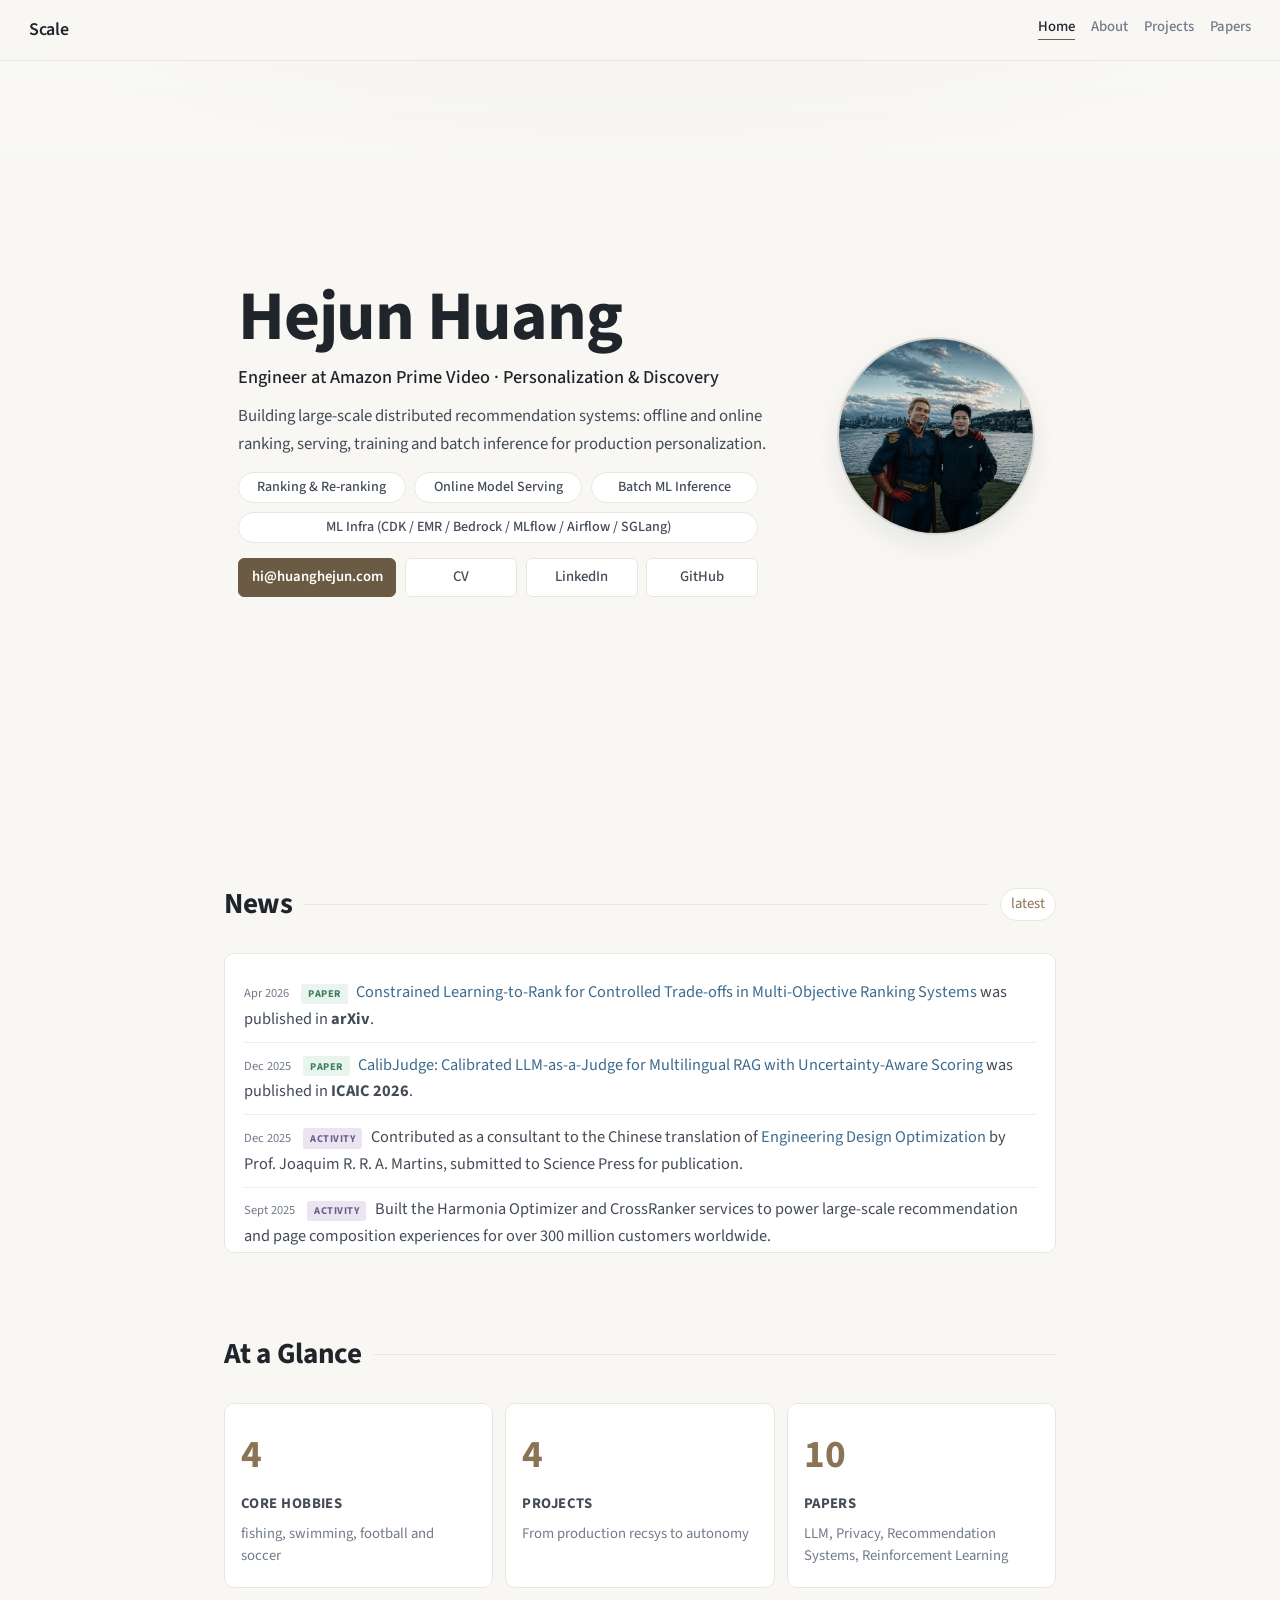
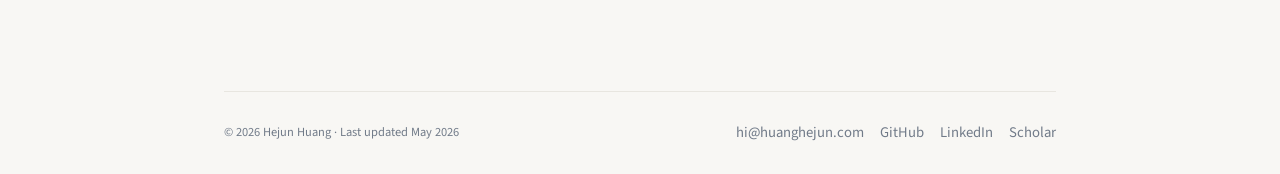
==== commit 6bd48fae: "chore(update): update picture and content" ====
--- a/index.html
+++ b/index.html
@@ -42,7 +42,7 @@
     <div class="hero-content">
       <div class="hero-text">
         <h1>Hejun Huang</h1>
-        <p class="hero-role">Software Engineer at Amazon Prime Video · Personalization and Discovery</p>
+        <p class="hero-role">Engineer at Amazon Prime Video · Personalization &amp; Discovery</p>
 
         <p class="hero-bio">
           Building large-scale distributed recommendation systems: offline and online ranking, serving, training and batch inference for production personalization.
@@ -92,7 +92,7 @@
 </div>
 
       <div class="news-item">
-  <span class="news-date">Apr 2026</span>
+  <span class="news-date">Dec 2025</span>
   <span class="news-tag paper">Paper</span>
   <a href="https://dl.acm.org/doi/pdf/10.1145/3807246.3807349">
     CalibJudge: Calibrated LLM-as-a-Judge for Multilingual RAG with Uncertainty-Aware Scoring
